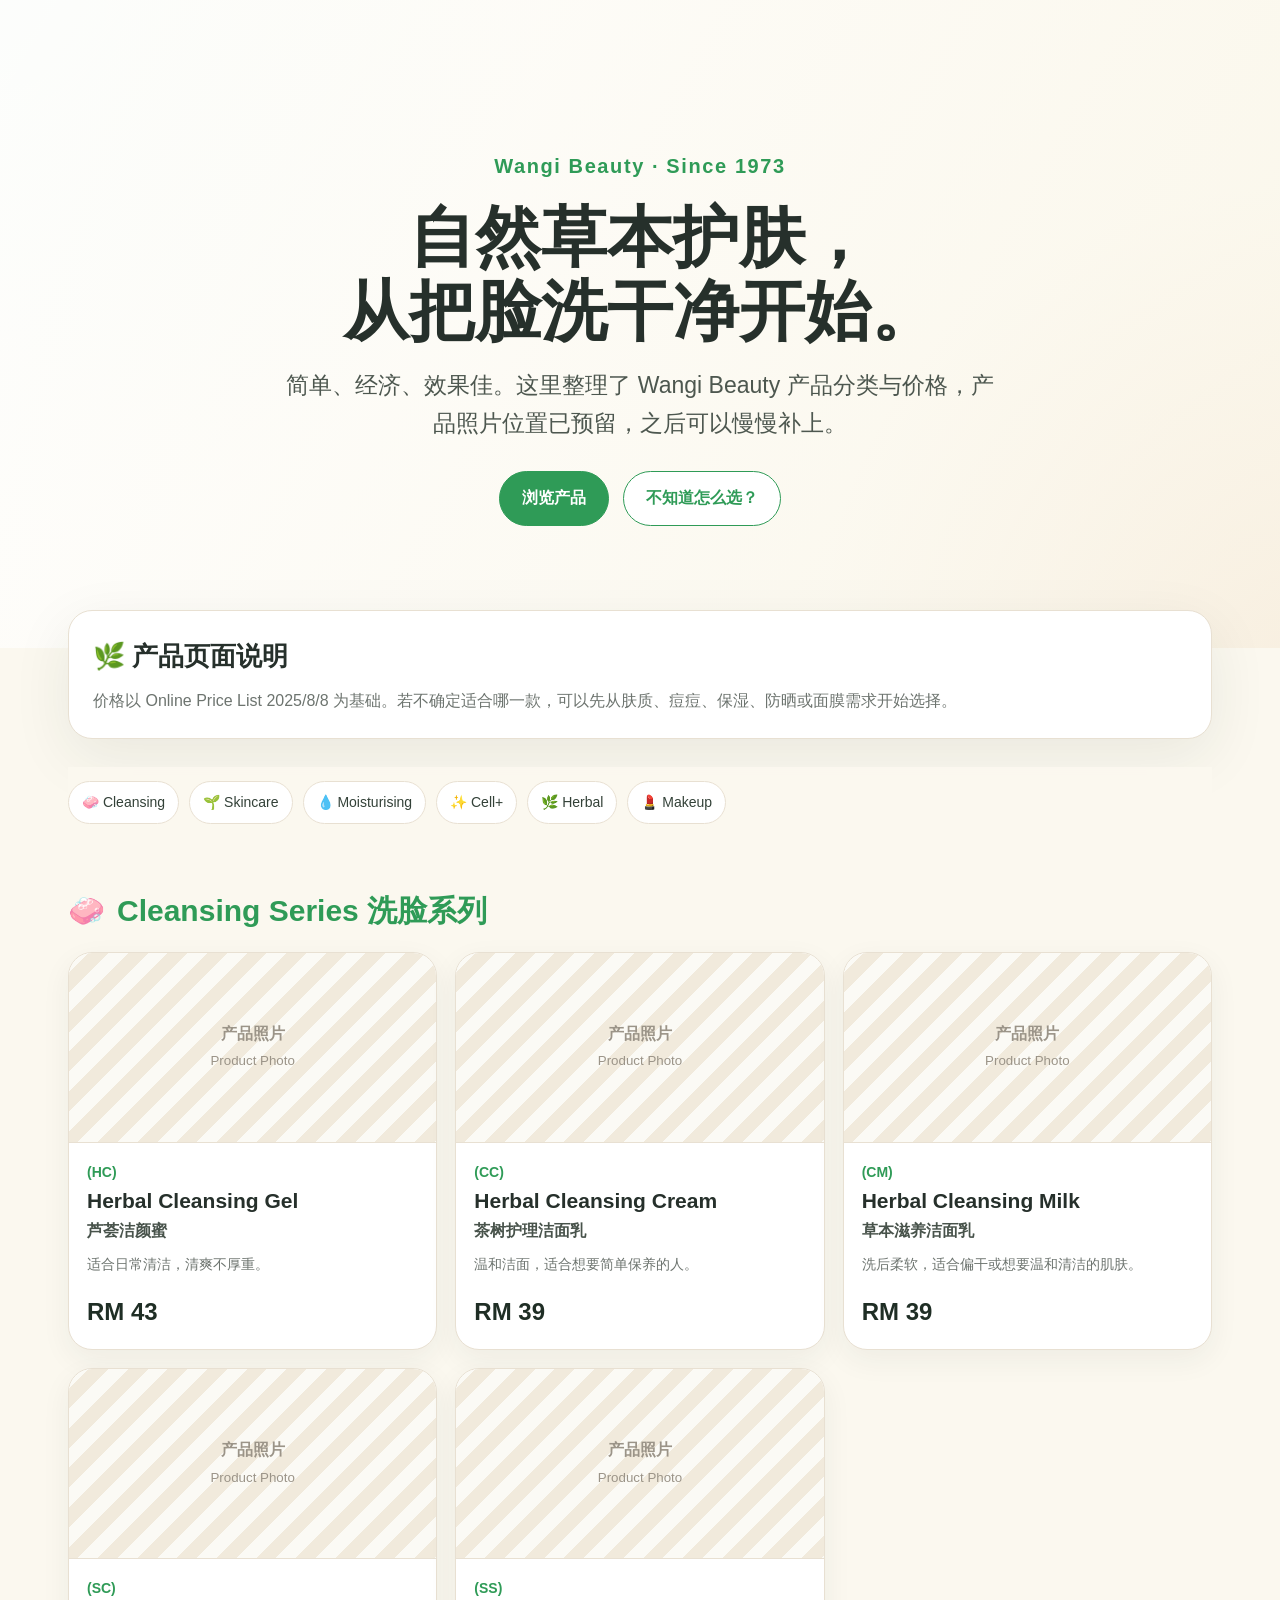
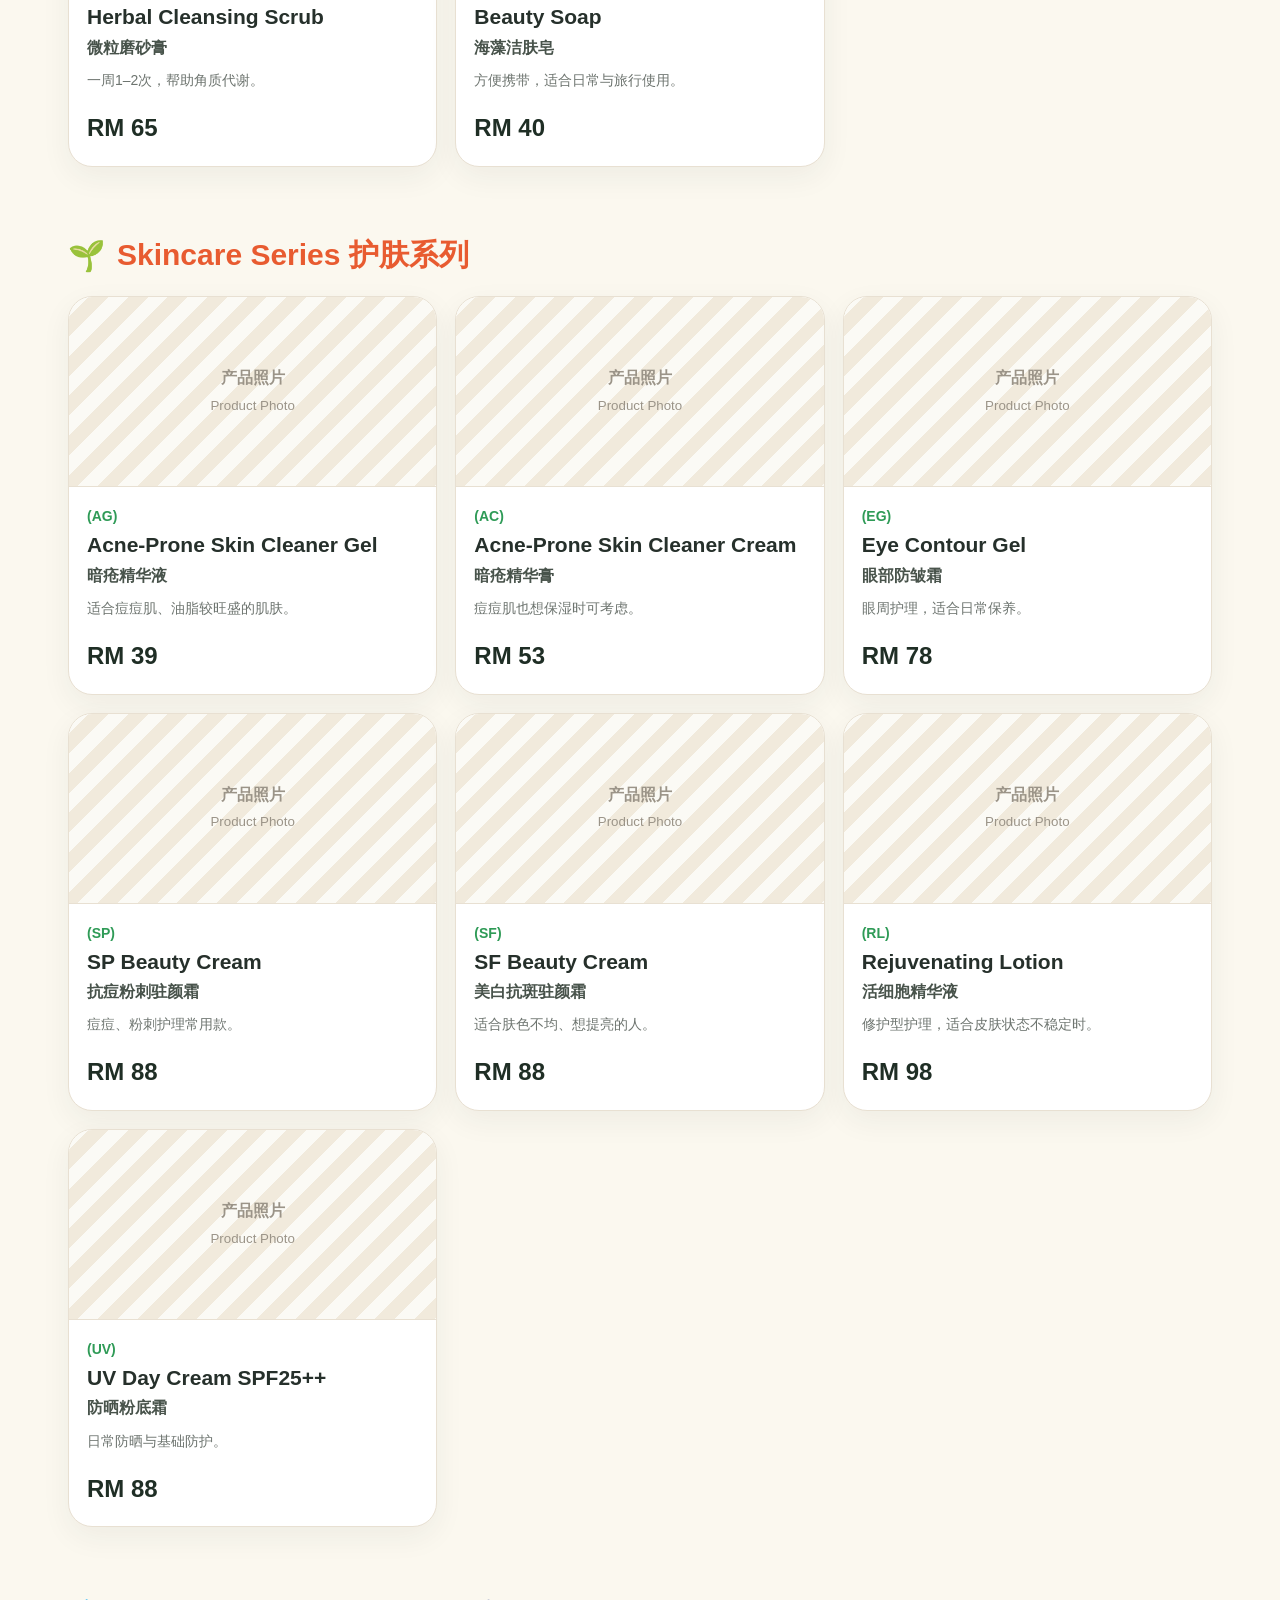
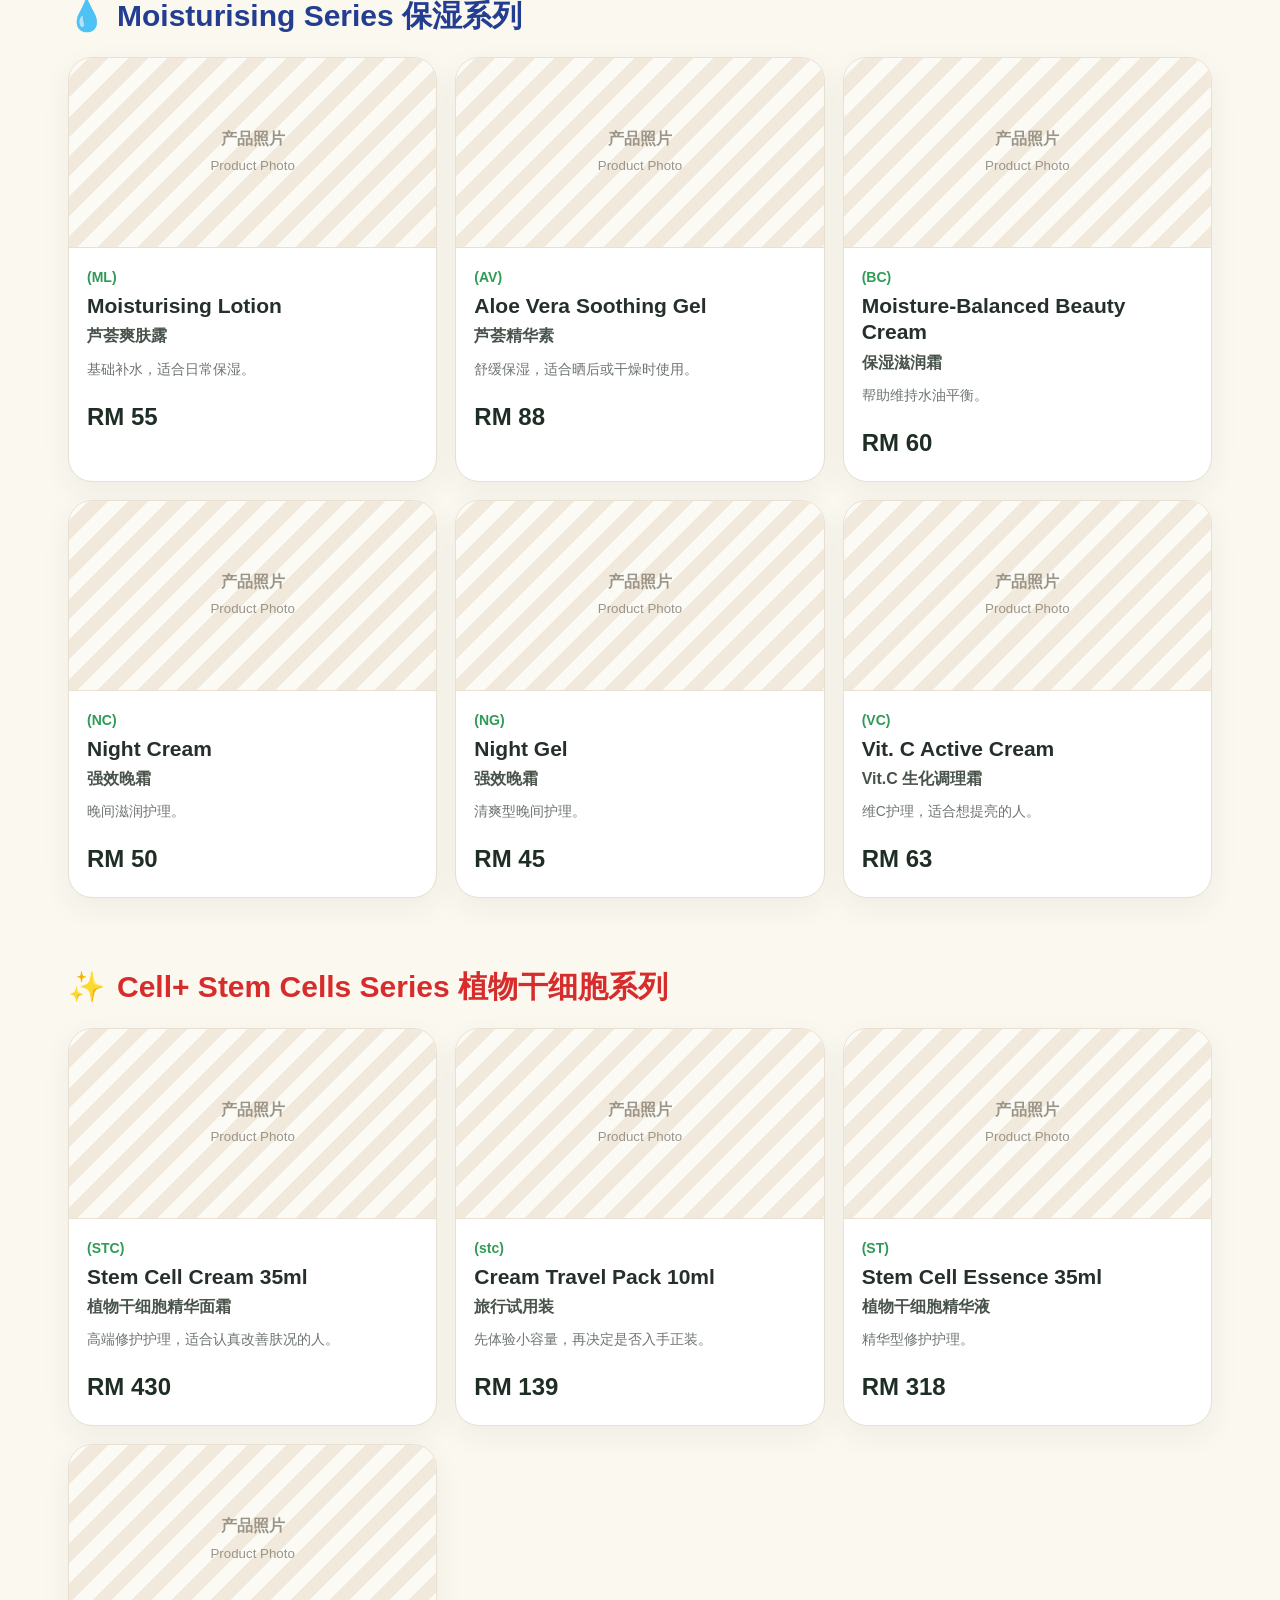
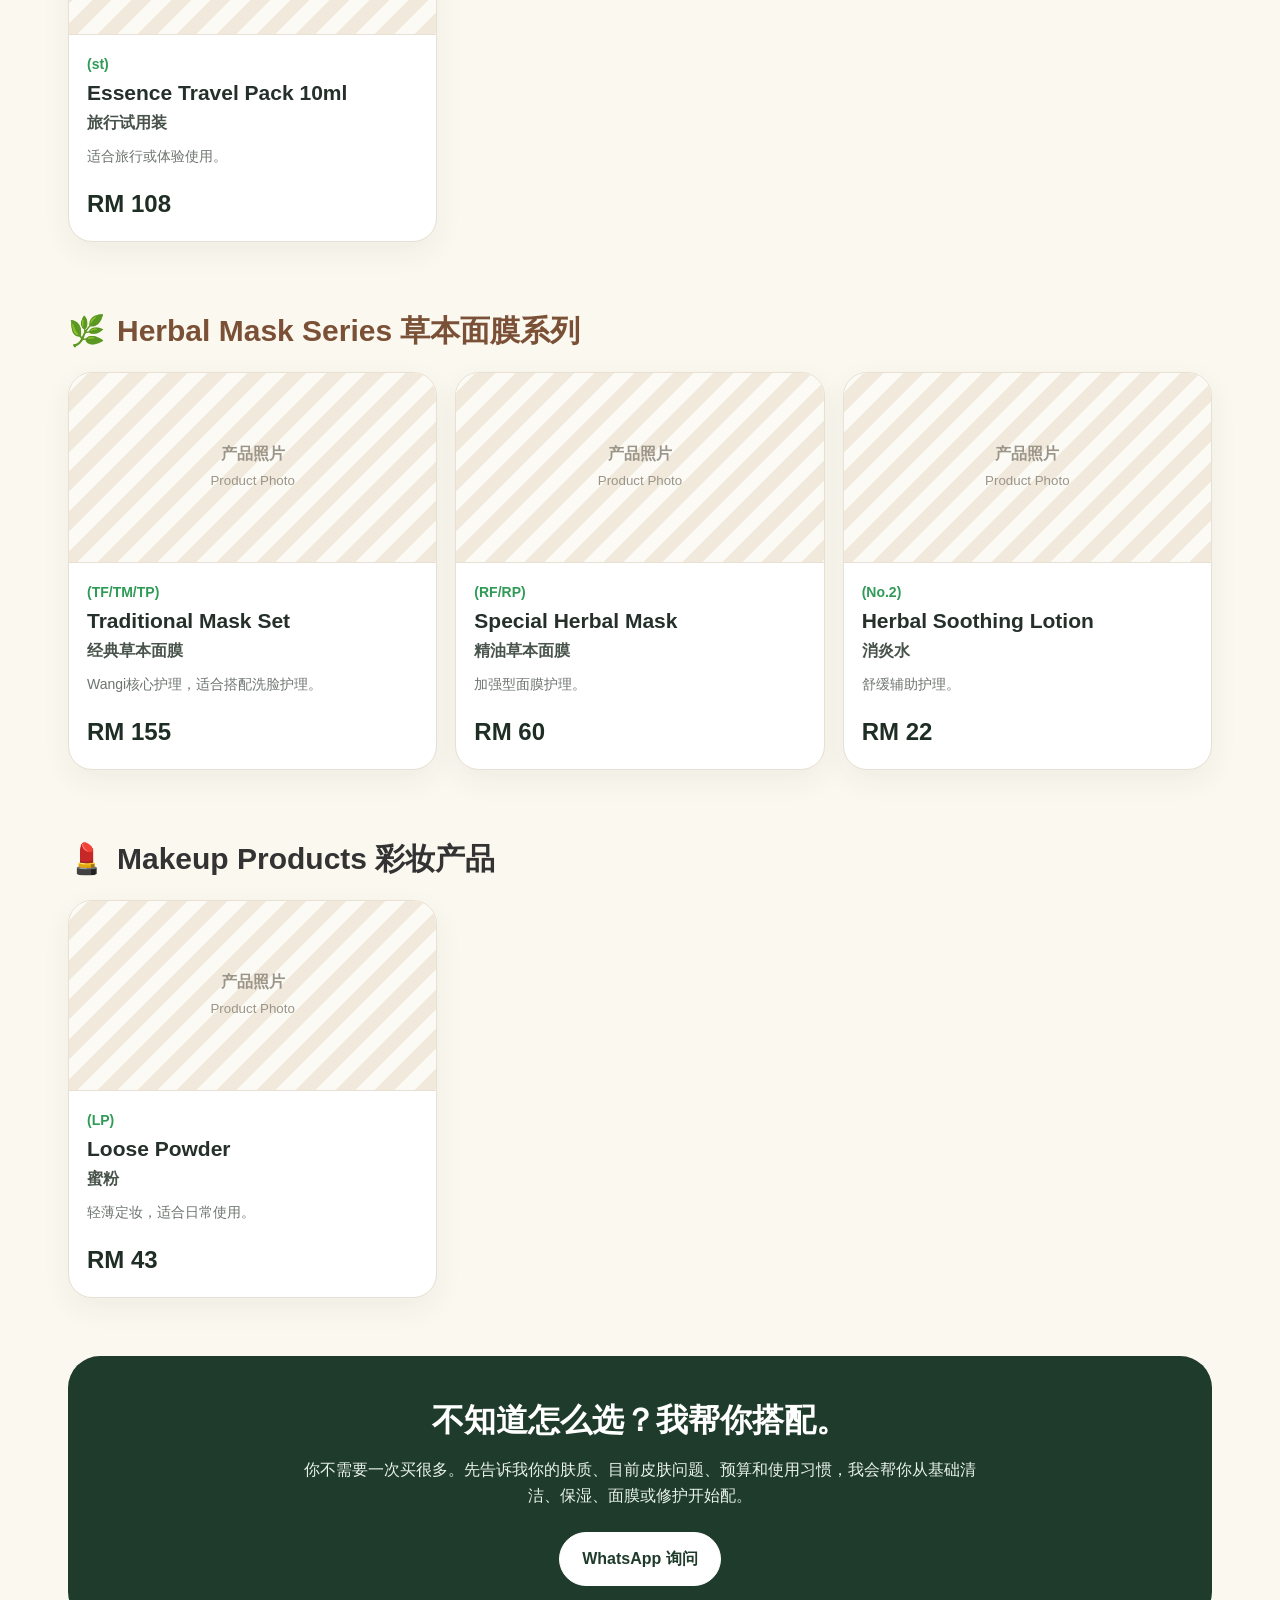
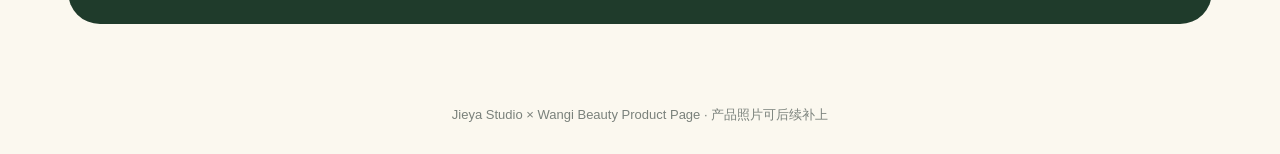
==== wangi.html @ ce432dec "Create wangi.html" ====
<!DOCTYPE html>
<html lang="zh-Hans">
<head>
<meta charset="UTF-8" />
<meta name="viewport" content="width=device-width, initial-scale=1.0" />
<title>Wangi Beauty 产品页面｜Jieya Studio</title>
<style>
:root {
  --green:#2f9b57; --cream:#fbf8ef; --text:#26302b; --muted:#6d746f; --line:#e8e0d2;
}
*{box-sizing:border-box}
body{margin:0;font-family:-apple-system,BlinkMacSystemFont,"Segoe UI","Noto Sans SC","Microsoft YaHei",Arial,sans-serif;background:var(--cream);color:var(--text);line-height:1.65}
.hero{min-height:72vh;padding:72px 20px 44px;background:linear-gradient(120deg,rgba(255,255,255,.92),rgba(250,246,232,.78)),radial-gradient(circle at top left,#dcebd6,transparent 38%),radial-gradient(circle at bottom right,#f1d9c8,transparent 32%);display:flex;align-items:center;justify-content:center;text-align:center}
.hero-inner{max-width:900px}
.logo{font-size:20px;letter-spacing:.08em;color:var(--green);font-weight:700;margin-bottom:18px}
.hero h1{font-size:clamp(34px,6vw,66px);line-height:1.12;margin:0 0 18px;font-weight:800}
.hero p{font-size:clamp(17px,2.2vw,23px);color:#4d574f;margin:0 auto 28px;max-width:720px}
.btns{display:flex;gap:14px;justify-content:center;flex-wrap:wrap}
.btn{display:inline-block;padding:13px 22px;border-radius:999px;text-decoration:none;font-weight:700;border:1px solid var(--green)}
.btn.primary{background:var(--green);color:white}
.btn.secondary{background:white;color:var(--green)}
.container{max-width:1180px;margin:auto;padding:42px 18px}
.notice{background:white;border:1px solid var(--line);border-radius:24px;padding:24px;margin-top:-80px;box-shadow:0 18px 60px rgba(30,50,35,.08);position:relative}
.notice h2{margin:0 0 10px;font-size:26px}
.notice p{margin:0;color:var(--muted)}
.nav{display:flex;gap:10px;flex-wrap:wrap;margin:28px 0 16px;position:sticky;top:0;background:rgba(251,248,239,.92);backdrop-filter:blur(8px);padding:14px 0;z-index:3}
.nav a{text-decoration:none;color:#334138;background:white;border:1px solid var(--line);padding:9px 13px;border-radius:999px;font-size:14px}
.category{padding:32px 0}
.cat-title{display:flex;align-items:center;gap:12px;margin-bottom:16px}
.cat-title span{font-size:30px}
.cat-title h2{margin:0;font-size:30px;line-height:1.2}
.grid{display:grid;grid-template-columns:repeat(3,minmax(0,1fr));gap:18px}
.card{background:white;border:1px solid var(--line);border-radius:24px;overflow:hidden;box-shadow:0 10px 30px rgba(42,57,48,.06)}
.photo-slot{height:190px;background:repeating-linear-gradient(135deg,#fbfaf5,#fbfaf5 14px,#f1eadc 14px,#f1eadc 28px);display:flex;align-items:center;justify-content:center;color:#9b9488;text-align:center;font-weight:700;border-bottom:1px solid var(--line)}
.photo-slot small{font-weight:500}
.card-body{padding:18px}
.code{color:var(--green);font-weight:800;font-size:14px;margin-bottom:4px}
.card h3{margin:0;font-size:21px;line-height:1.25}
.zh{margin:4px 0 8px;font-size:16px;color:#48534b;font-weight:600}
.desc{margin:0 0 16px;color:var(--muted);font-size:14px}
.price{font-size:24px;font-weight:900;color:#1f2e25}
.cta{background:#1f3b2b;color:white;border-radius:32px;padding:38px 22px;text-align:center;margin:26px 0 10px}
.cta h2{font-size:32px;margin:0 0 10px}
.cta p{margin:0 auto 22px;max-width:680px;color:#e8f2eb}
.cta .btn{background:white;color:#1f3b2b;border-color:white}
.footer{text-align:center;color:#7a817b;font-size:13px;padding:28px}
@media (max-width:900px){.grid{grid-template-columns:repeat(2,minmax(0,1fr))}.notice{margin-top:-50px}}
@media (max-width:600px){.hero{min-height:62vh;padding-top:54px}.grid{grid-template-columns:1fr}.photo-slot{height:170px}.cat-title h2{font-size:24px}.nav{position:relative}}
</style>
</head>
<body>
<header class="hero">
  <div class="hero-inner">
    <div class="logo">Wangi Beauty · Since 1973</div>
    <h1>自然草本护肤，<br>从把脸洗干净开始。</h1>
    <p>简单、经济、效果佳。这里整理了 Wangi Beauty 产品分类与价格，产品照片位置已预留，之后可以慢慢补上。</p>
    <div class="btns">
      <a class="btn primary" href="#products">浏览产品</a>
      <a class="btn secondary" href="#help">不知道怎么选？</a>
    </div>
  </div>
</header>

<main class="container" id="products">
  <section class="notice">
    <h2>🌿 产品页面说明</h2>
    <p>价格以 Online Price List 2025/8/8 为基础。若不确定适合哪一款，可以先从肤质、痘痘、保湿、防晒或面膜需求开始选择。</p>
  </section>

  <nav class="nav" aria-label="Product categories">
    <a href="#cat0">🧼 Cleansing</a><a href="#cat1">🌱 Skincare</a><a href="#cat2">💧 Moisturising</a><a href="#cat3">✨ Cell+</a><a href="#cat4">🌿 Herbal</a><a href="#cat5">💄 Makeup</a>
  </nav>

  <section class="category" id="cat0"><div class="cat-title"><span>🧼</span><h2 style="color:#2f9b57">Cleansing Series 洗脸系列</h2></div><div class="grid">
        <article class="card">
          <div class="photo-slot">
            <span>产品照片<br><small>Product Photo</small></span>
          </div>
          <div class="card-body">
            <div class="code">(HC)</div>
            <h3>Herbal Cleansing Gel</h3>
            <p class="zh">芦荟洁颜蜜</p>
            <p class="desc">适合日常清洁，清爽不厚重。</p>
            <div class="price">RM 43</div>
          </div>
        </article>
        
        <article class="card">
          <div class="photo-slot">
            <span>产品照片<br><small>Product Photo</small></span>
          </div>
          <div class="card-body">
            <div class="code">(CC)</div>
            <h3>Herbal Cleansing Cream</h3>
            <p class="zh">茶树护理洁面乳</p>
            <p class="desc">温和洁面，适合想要简单保养的人。</p>
            <div class="price">RM 39</div>
          </div>
        </article>
        
        <article class="card">
          <div class="photo-slot">
            <span>产品照片<br><small>Product Photo</small></span>
          </div>
          <div class="card-body">
            <div class="code">(CM)</div>
            <h3>Herbal Cleansing Milk</h3>
            <p class="zh">草本滋养洁面乳</p>
            <p class="desc">洗后柔软，适合偏干或想要温和清洁的肌肤。</p>
            <div class="price">RM 39</div>
          </div>
        </article>
        
        <article class="card">
          <div class="photo-slot">
            <span>产品照片<br><small>Product Photo</small></span>
          </div>
          <div class="card-body">
            <div class="code">(SC)</div>
            <h3>Herbal Cleansing Scrub</h3>
            <p class="zh">微粒磨砂膏</p>
            <p class="desc">一周1–2次，帮助角质代谢。</p>
            <div class="price">RM 65</div>
          </div>
        </article>
        
        <article class="card">
          <div class="photo-slot">
            <span>产品照片<br><small>Product Photo</small></span>
          </div>
          <div class="card-body">
            <div class="code">(SS)</div>
            <h3>Beauty Soap</h3>
            <p class="zh">海藻洁肤皂</p>
            <p class="desc">方便携带，适合日常与旅行使用。</p>
            <div class="price">RM 40</div>
          </div>
        </article>
        </div></section><section class="category" id="cat1"><div class="cat-title"><span>🌱</span><h2 style="color:#e85b30">Skincare Series 护肤系列</h2></div><div class="grid">
        <article class="card">
          <div class="photo-slot">
            <span>产品照片<br><small>Product Photo</small></span>
          </div>
          <div class="card-body">
            <div class="code">(AG)</div>
            <h3>Acne-Prone Skin Cleaner Gel</h3>
            <p class="zh">暗疮精华液</p>
            <p class="desc">适合痘痘肌、油脂较旺盛的肌肤。</p>
            <div class="price">RM 39</div>
          </div>
        </article>
        
        <article class="card">
          <div class="photo-slot">
            <span>产品照片<br><small>Product Photo</small></span>
          </div>
          <div class="card-body">
            <div class="code">(AC)</div>
            <h3>Acne-Prone Skin Cleaner Cream</h3>
            <p class="zh">暗疮精华膏</p>
            <p class="desc">痘痘肌也想保湿时可考虑。</p>
            <div class="price">RM 53</div>
          </div>
        </article>
        
        <article class="card">
          <div class="photo-slot">
            <span>产品照片<br><small>Product Photo</small></span>
          </div>
          <div class="card-body">
            <div class="code">(EG)</div>
            <h3>Eye Contour Gel</h3>
            <p class="zh">眼部防皱霜</p>
            <p class="desc">眼周护理，适合日常保养。</p>
            <div class="price">RM 78</div>
          </div>
        </article>
        
        <article class="card">
          <div class="photo-slot">
            <span>产品照片<br><small>Product Photo</small></span>
          </div>
          <div class="card-body">
            <div class="code">(SP)</div>
            <h3>SP Beauty Cream</h3>
            <p class="zh">抗痘粉刺驻颜霜</p>
            <p class="desc">痘痘、粉刺护理常用款。</p>
            <div class="price">RM 88</div>
          </div>
        </article>
        
        <article class="card">
          <div class="photo-slot">
            <span>产品照片<br><small>Product Photo</small></span>
          </div>
          <div class="card-body">
            <div class="code">(SF)</div>
            <h3>SF Beauty Cream</h3>
            <p class="zh">美白抗斑驻颜霜</p>
            <p class="desc">适合肤色不均、想提亮的人。</p>
            <div class="price">RM 88</div>
          </div>
        </article>
        
        <article class="card">
          <div class="photo-slot">
            <span>产品照片<br><small>Product Photo</small></span>
          </div>
          <div class="card-body">
            <div class="code">(RL)</div>
            <h3>Rejuvenating Lotion</h3>
            <p class="zh">活细胞精华液</p>
            <p class="desc">修护型护理，适合皮肤状态不稳定时。</p>
            <div class="price">RM 98</div>
          </div>
        </article>
        
        <article class="card">
          <div class="photo-slot">
            <span>产品照片<br><small>Product Photo</small></span>
          </div>
          <div class="card-body">
            <div class="code">(UV)</div>
            <h3>UV Day Cream SPF25++</h3>
            <p class="zh">防晒粉底霜</p>
            <p class="desc">日常防晒与基础防护。</p>
            <div class="price">RM 88</div>
          </div>
        </article>
        </div></section><section class="category" id="cat2"><div class="cat-title"><span>💧</span><h2 style="color:#233d91">Moisturising Series 保湿系列</h2></div><div class="grid">
        <article class="card">
          <div class="photo-slot">
            <span>产品照片<br><small>Product Photo</small></span>
          </div>
          <div class="card-body">
            <div class="code">(ML)</div>
            <h3>Moisturising Lotion</h3>
            <p class="zh">芦荟爽肤露</p>
            <p class="desc">基础补水，适合日常保湿。</p>
            <div class="price">RM 55</div>
          </div>
        </article>
        
        <article class="card">
          <div class="photo-slot">
            <span>产品照片<br><small>Product Photo</small></span>
          </div>
          <div class="card-body">
            <div class="code">(AV)</div>
            <h3>Aloe Vera Soothing Gel</h3>
            <p class="zh">芦荟精华素</p>
            <p class="desc">舒缓保湿，适合晒后或干燥时使用。</p>
            <div class="price">RM 88</div>
          </div>
        </article>
        
        <article class="card">
          <div class="photo-slot">
            <span>产品照片<br><small>Product Photo</small></span>
          </div>
          <div class="card-body">
            <div class="code">(BC)</div>
            <h3>Moisture-Balanced Beauty Cream</h3>
            <p class="zh">保湿滋润霜</p>
            <p class="desc">帮助维持水油平衡。</p>
            <div class="price">RM 60</div>
          </div>
        </article>
        
        <article class="card">
          <div class="photo-slot">
            <span>产品照片<br><small>Product Photo</small></span>
          </div>
          <div class="card-body">
            <div class="code">(NC)</div>
            <h3>Night Cream</h3>
            <p class="zh">强效晚霜</p>
            <p class="desc">晚间滋润护理。</p>
            <div class="price">RM 50</div>
          </div>
        </article>
        
        <article class="card">
          <div class="photo-slot">
            <span>产品照片<br><small>Product Photo</small></span>
          </div>
          <div class="card-body">
            <div class="code">(NG)</div>
            <h3>Night Gel</h3>
            <p class="zh">强效晚霜</p>
            <p class="desc">清爽型晚间护理。</p>
            <div class="price">RM 45</div>
          </div>
        </article>
        
        <article class="card">
          <div class="photo-slot">
            <span>产品照片<br><small>Product Photo</small></span>
          </div>
          <div class="card-body">
            <div class="code">(VC)</div>
            <h3>Vit. C Active Cream</h3>
            <p class="zh">Vit.C 生化调理霜</p>
            <p class="desc">维C护理，适合想提亮的人。</p>
            <div class="price">RM 63</div>
          </div>
        </article>
        </div></section><section class="category" id="cat3"><div class="cat-title"><span>✨</span><h2 style="color:#d72c2c">Cell+ Stem Cells Series 植物干细胞系列</h2></div><div class="grid">
        <article class="card">
          <div class="photo-slot">
            <span>产品照片<br><small>Product Photo</small></span>
          </div>
          <div class="card-body">
            <div class="code">(STC)</div>
            <h3>Stem Cell Cream 35ml</h3>
            <p class="zh">植物干细胞精华面霜</p>
            <p class="desc">高端修护护理，适合认真改善肤况的人。</p>
            <div class="price">RM 430</div>
          </div>
        </article>
        
        <article class="card">
          <div class="photo-slot">
            <span>产品照片<br><small>Product Photo</small></span>
          </div>
          <div class="card-body">
            <div class="code">(stc)</div>
            <h3>Cream Travel Pack 10ml</h3>
            <p class="zh">旅行试用装</p>
            <p class="desc">先体验小容量，再决定是否入手正装。</p>
            <div class="price">RM 139</div>
          </div>
        </article>
        
        <article class="card">
          <div class="photo-slot">
            <span>产品照片<br><small>Product Photo</small></span>
          </div>
          <div class="card-body">
            <div class="code">(ST)</div>
            <h3>Stem Cell Essence 35ml</h3>
            <p class="zh">植物干细胞精华液</p>
            <p class="desc">精华型修护护理。</p>
            <div class="price">RM 318</div>
          </div>
        </article>
        
        <article class="card">
          <div class="photo-slot">
            <span>产品照片<br><small>Product Photo</small></span>
          </div>
          <div class="card-body">
            <div class="code">(st)</div>
            <h3>Essence Travel Pack 10ml</h3>
            <p class="zh">旅行试用装</p>
            <p class="desc">适合旅行或体验使用。</p>
            <div class="price">RM 108</div>
          </div>
        </article>
        </div></section><section class="category" id="cat4"><div class="cat-title"><span>🌿</span><h2 style="color:#7a5137">Herbal Mask Series 草本面膜系列</h2></div><div class="grid">
        <article class="card">
          <div class="photo-slot">
            <span>产品照片<br><small>Product Photo</small></span>
          </div>
          <div class="card-body">
            <div class="code">(TF/TM/TP)</div>
            <h3>Traditional Mask Set</h3>
            <p class="zh">经典草本面膜</p>
            <p class="desc">Wangi核心护理，适合搭配洗脸护理。</p>
            <div class="price">RM 155</div>
          </div>
        </article>
        
        <article class="card">
          <div class="photo-slot">
            <span>产品照片<br><small>Product Photo</small></span>
          </div>
          <div class="card-body">
            <div class="code">(RF/RP)</div>
            <h3>Special Herbal Mask</h3>
            <p class="zh">精油草本面膜</p>
            <p class="desc">加强型面膜护理。</p>
            <div class="price">RM 60</div>
          </div>
        </article>
        
        <article class="card">
          <div class="photo-slot">
            <span>产品照片<br><small>Product Photo</small></span>
          </div>
          <div class="card-body">
            <div class="code">(No.2)</div>
            <h3>Herbal Soothing Lotion</h3>
            <p class="zh">消炎水</p>
            <p class="desc">舒缓辅助护理。</p>
            <div class="price">RM 22</div>
          </div>
        </article>
        </div></section><section class="category" id="cat5"><div class="cat-title"><span>💄</span><h2 style="color:#333333">Makeup Products 彩妆产品</h2></div><div class="grid">
        <article class="card">
          <div class="photo-slot">
            <span>产品照片<br><small>Product Photo</small></span>
          </div>
          <div class="card-body">
            <div class="code">(LP)</div>
            <h3>Loose Powder</h3>
            <p class="zh">蜜粉</p>
            <p class="desc">轻薄定妆，适合日常使用。</p>
            <div class="price">RM 43</div>
          </div>
        </article>
        </div></section>

  <section class="cta" id="help">
    <h2>不知道怎么选？我帮你搭配。</h2>
    <p>你不需要一次买很多。先告诉我你的肤质、目前皮肤问题、预算和使用习惯，我会帮你从基础清洁、保湿、面膜或修护开始配。</p>
    <a class="btn" href="https://wa.me/" target="_blank" rel="noopener">WhatsApp 询问</a>
  </section>
</main>

<footer class="footer">
  Jieya Studio × Wangi Beauty Product Page · 产品照片可后续补上
</footer>
</body>
</html>
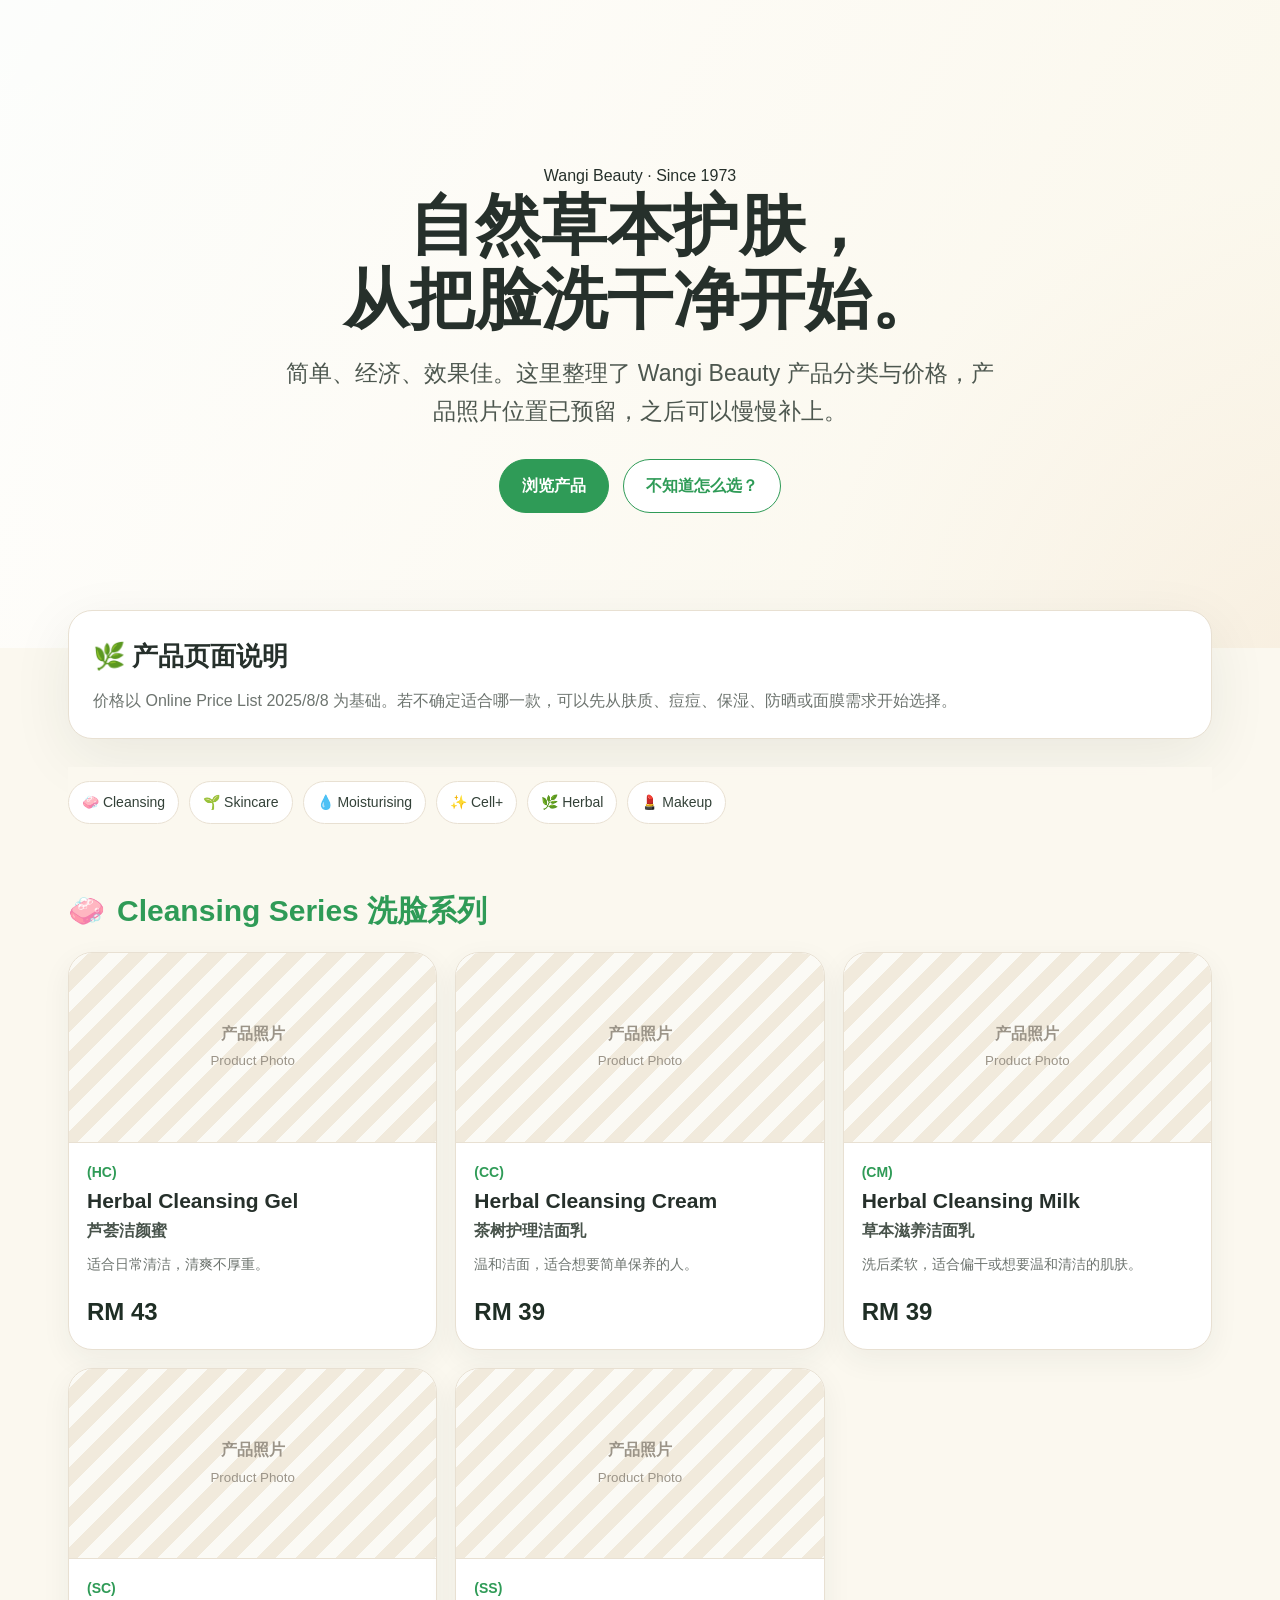
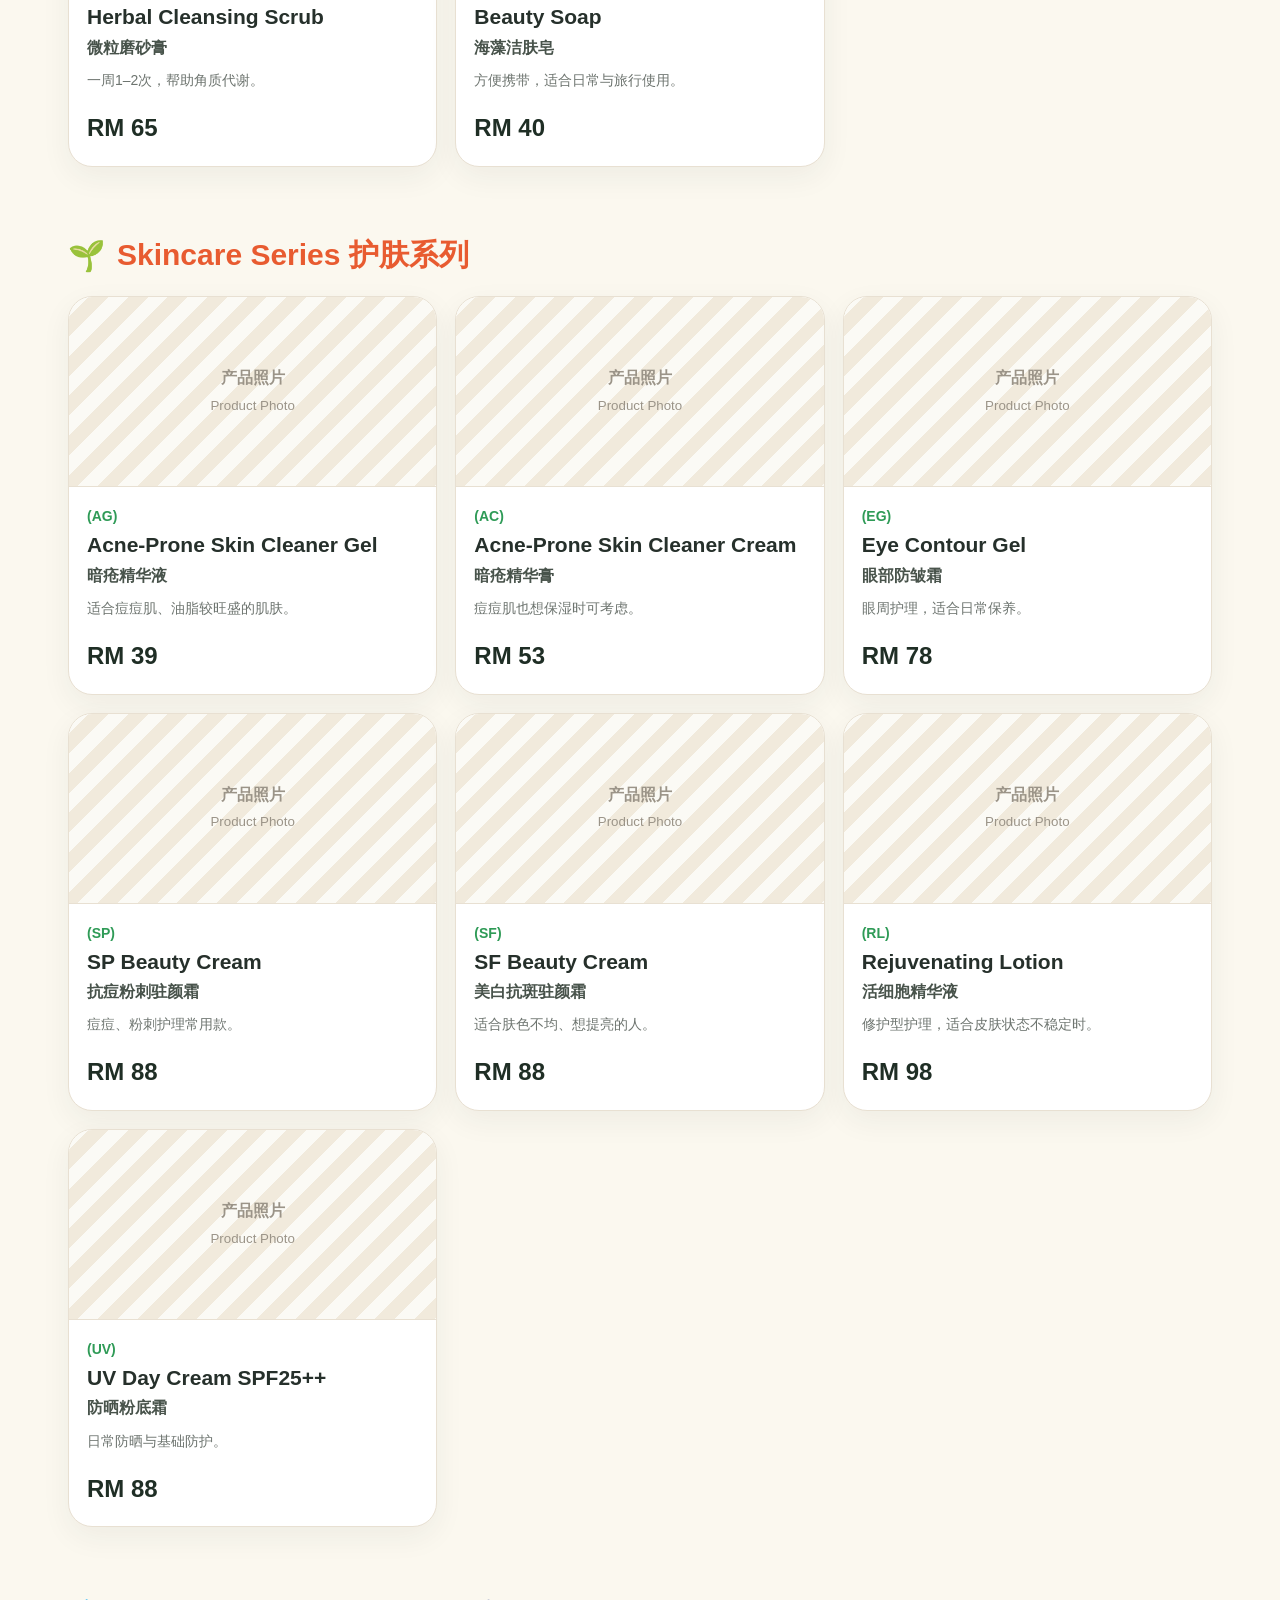
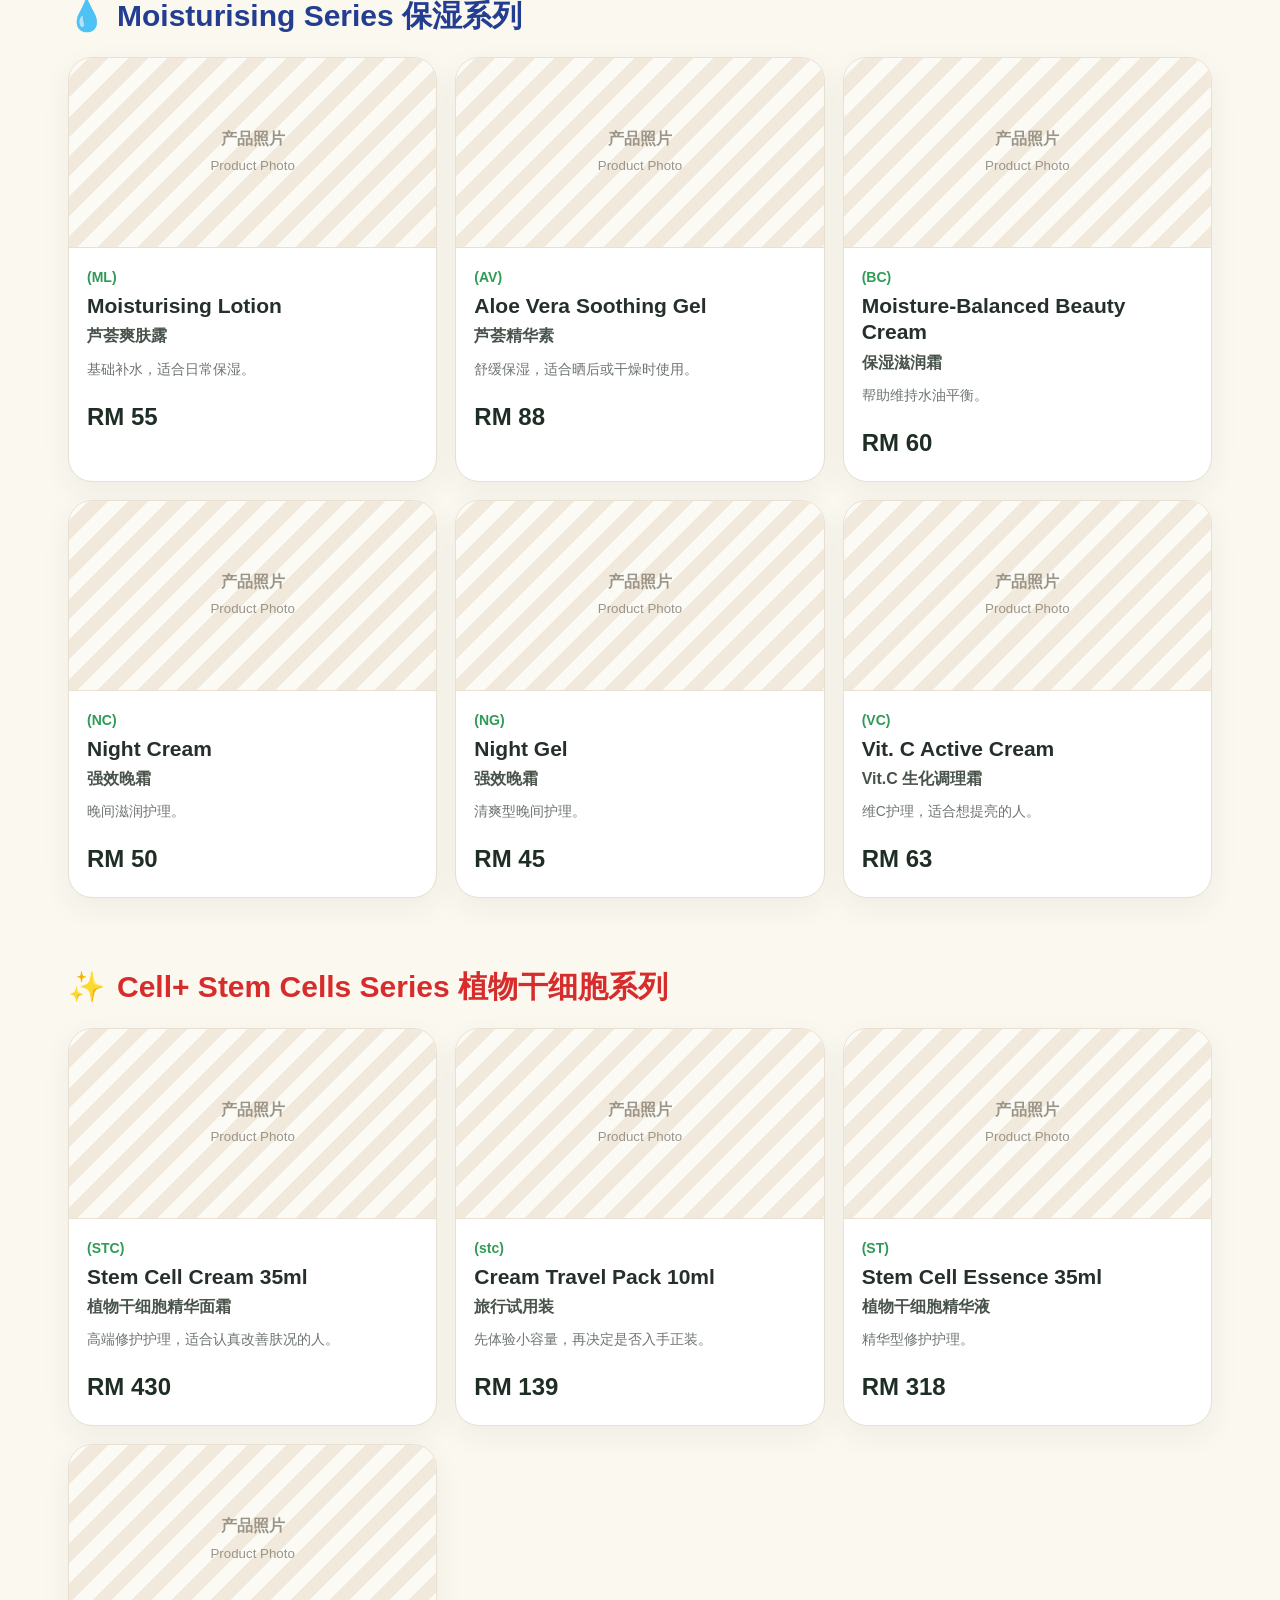
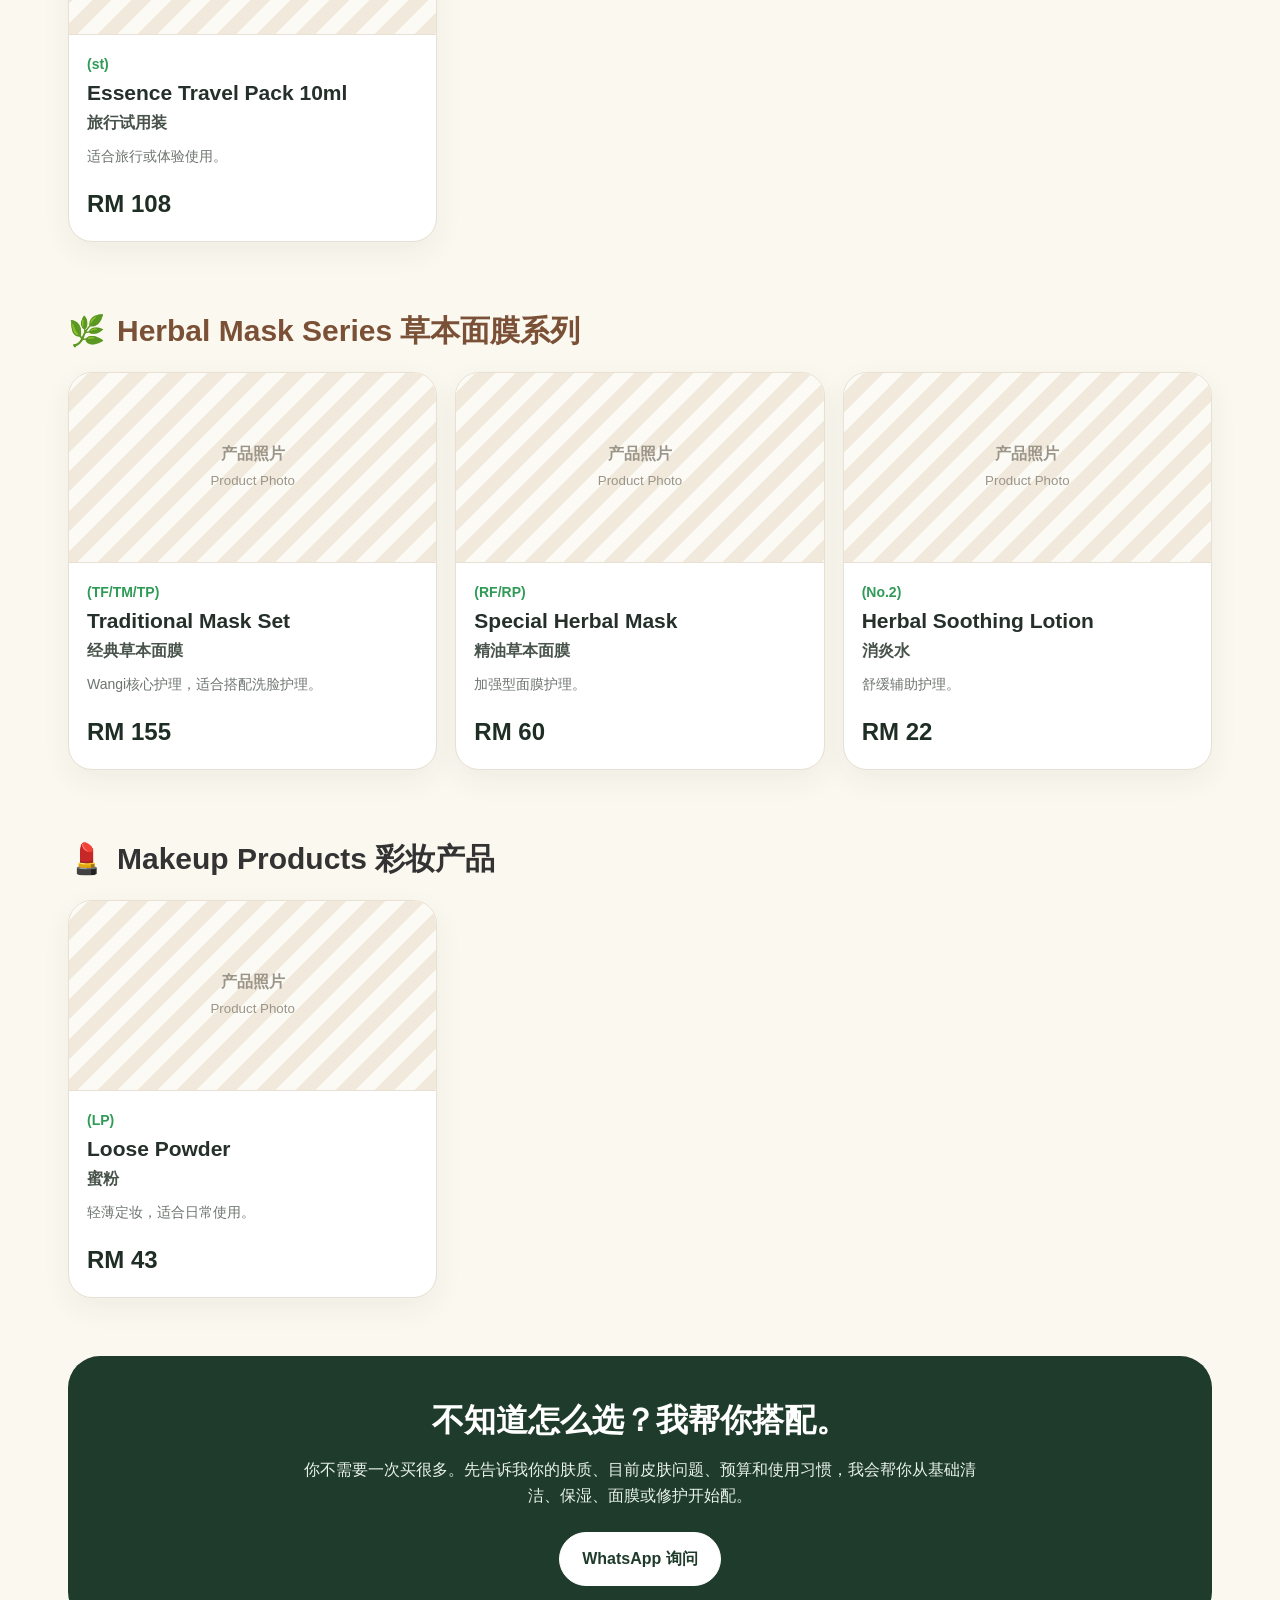
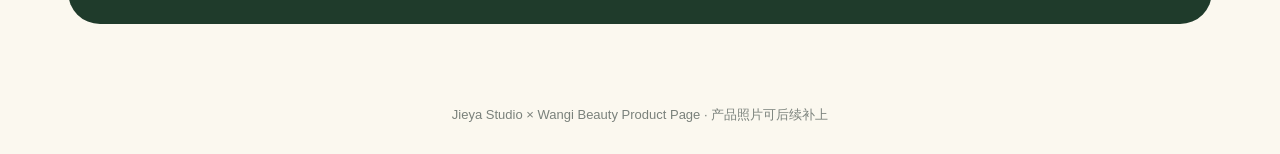
==== commit b4932503: "Add navigation link to Jieya Space homepage" ====
--- a/wangi.html
+++ b/wangi.html
@@ -13,6 +13,9 @@
 body{margin:0;font-family:-apple-system,BlinkMacSystemFont,"Segoe UI","Noto Sans SC","Microsoft YaHei",Arial,sans-serif;background:var(--cream);color:var(--text);line-height:1.65}
 .hero{min-height:72vh;padding:72px 20px 44px;background:linear-gradient(120deg,rgba(255,255,255,.92),rgba(250,246,232,.78)),radial-gradient(circle at top left,#dcebd6,transparent 38%),radial-gradient(circle at bottom right,#f1d9c8,transparent 32%);display:flex;align-items:center;justify-content:center;text-align:center}
 .hero-inner{max-width:900px}
+  <div style="padding:16px 22px;background:#fff;border-bottom:1px solid #e8e0d2;">
+  <a href="index.html" style="font-weight:700;color:#2f9b57;text-decoration:none;">← 回到 Jieya Space 首页</a>
+</div>
 .logo{font-size:20px;letter-spacing:.08em;color:var(--green);font-weight:700;margin-bottom:18px}
 .hero h1{font-size:clamp(34px,6vw,66px);line-height:1.12;margin:0 0 18px;font-weight:800}
 .hero p{font-size:clamp(17px,2.2vw,23px);color:#4d574f;margin:0 auto 28px;max-width:720px}
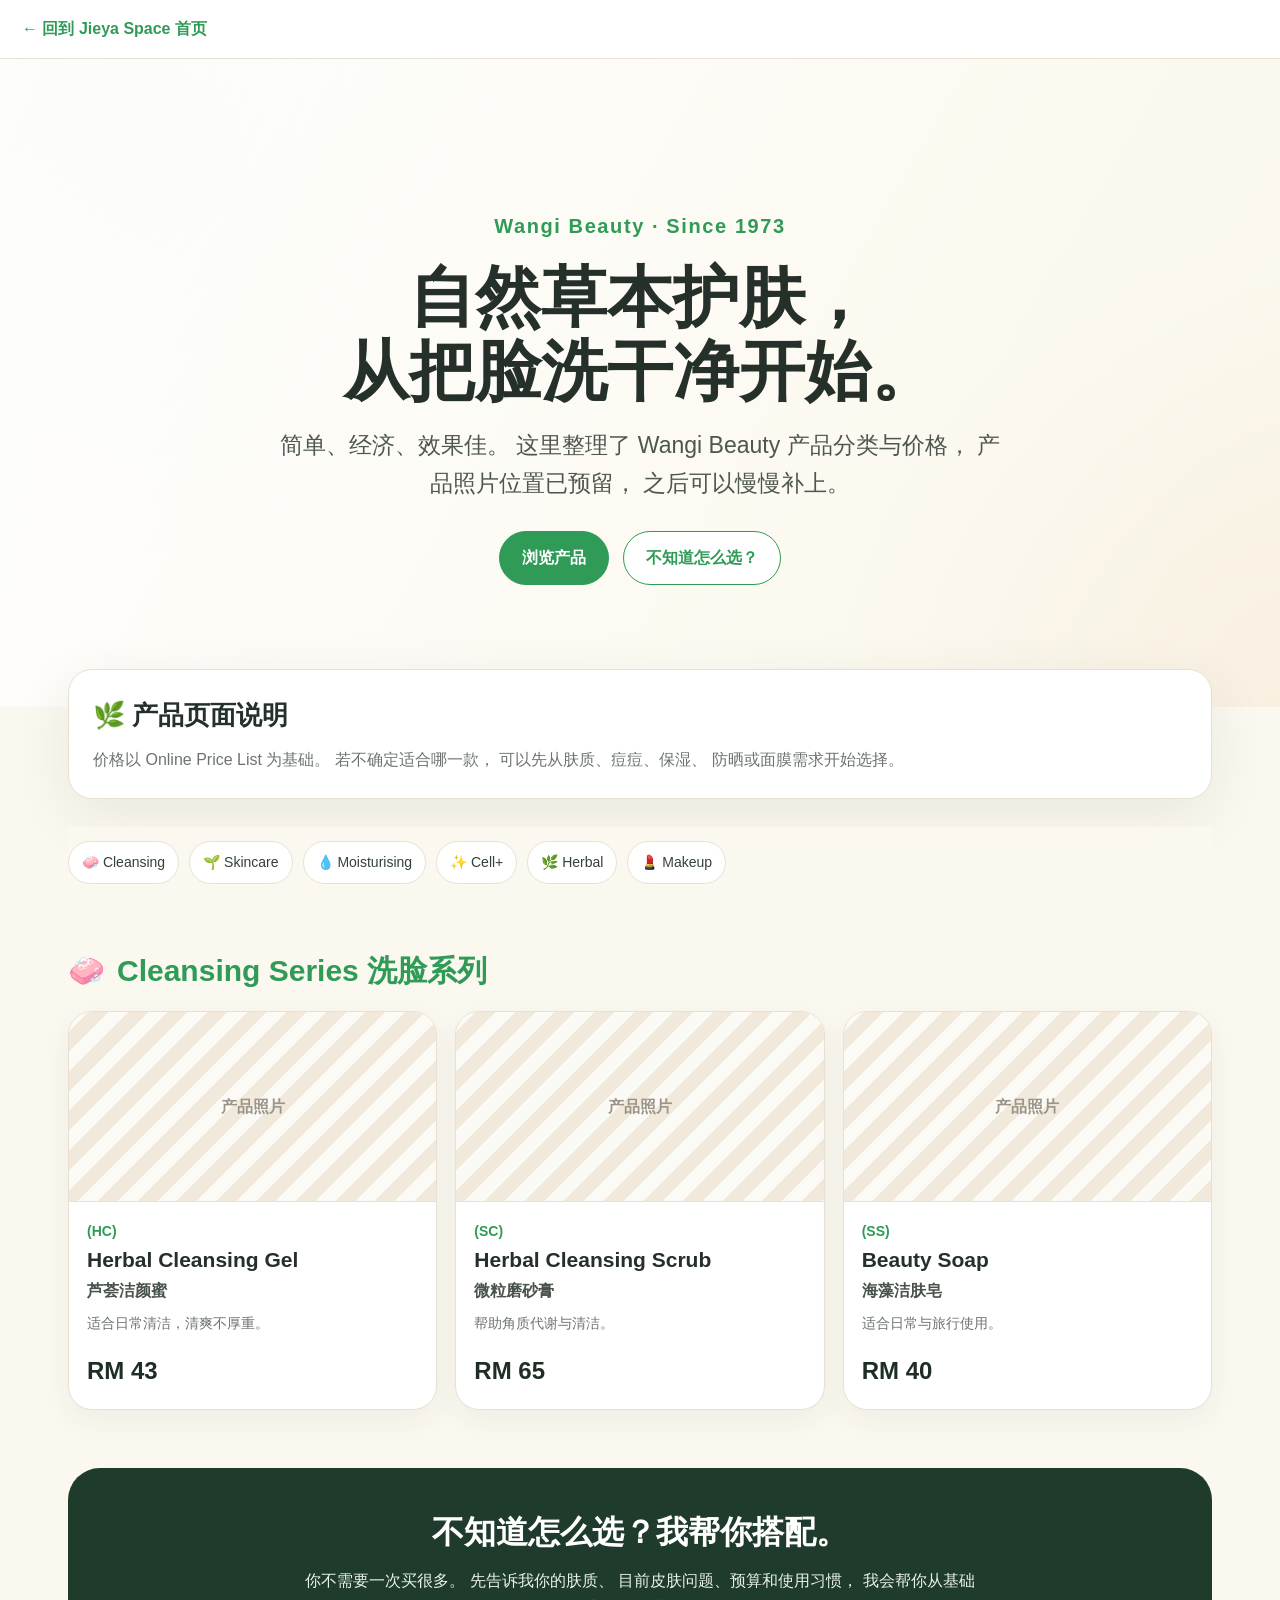
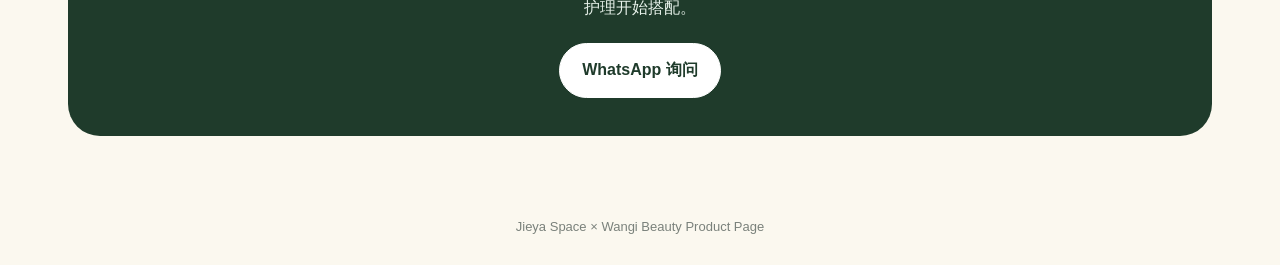
==== commit d87e212f: "Update wangi.html" ====
--- a/wangi.html
+++ b/wangi.html
@@ -1,429 +1,588 @@
-
 <!DOCTYPE html>
 <html lang="zh-Hans">
+
 <head>
+
 <meta charset="UTF-8" />
 <meta name="viewport" content="width=device-width, initial-scale=1.0" />
-<title>Wangi Beauty 产品页面｜Jieya Studio</title>
+
+<title>Wangi Beauty 产品页面｜Jieya Space</title>
+
 <style>
-:root {
-  --green:#2f9b57; --cream:#fbf8ef; --text:#26302b; --muted:#6d746f; --line:#e8e0d2;
-}
-*{box-sizing:border-box}
-body{margin:0;font-family:-apple-system,BlinkMacSystemFont,"Segoe UI","Noto Sans SC","Microsoft YaHei",Arial,sans-serif;background:var(--cream);color:var(--text);line-height:1.65}
-.hero{min-height:72vh;padding:72px 20px 44px;background:linear-gradient(120deg,rgba(255,255,255,.92),rgba(250,246,232,.78)),radial-gradient(circle at top left,#dcebd6,transparent 38%),radial-gradient(circle at bottom right,#f1d9c8,transparent 32%);display:flex;align-items:center;justify-content:center;text-align:center}
-.hero-inner{max-width:900px}
-  <div style="padding:16px 22px;background:#fff;border-bottom:1px solid #e8e0d2;">
-  <a href="index.html" style="font-weight:700;color:#2f9b57;text-decoration:none;">← 回到 Jieya Space 首页</a>
-</div>
-.logo{font-size:20px;letter-spacing:.08em;color:var(--green);font-weight:700;margin-bottom:18px}
-.hero h1{font-size:clamp(34px,6vw,66px);line-height:1.12;margin:0 0 18px;font-weight:800}
-.hero p{font-size:clamp(17px,2.2vw,23px);color:#4d574f;margin:0 auto 28px;max-width:720px}
-.btns{display:flex;gap:14px;justify-content:center;flex-wrap:wrap}
-.btn{display:inline-block;padding:13px 22px;border-radius:999px;text-decoration:none;font-weight:700;border:1px solid var(--green)}
-.btn.primary{background:var(--green);color:white}
-.btn.secondary{background:white;color:var(--green)}
-.container{max-width:1180px;margin:auto;padding:42px 18px}
-.notice{background:white;border:1px solid var(--line);border-radius:24px;padding:24px;margin-top:-80px;box-shadow:0 18px 60px rgba(30,50,35,.08);position:relative}
-.notice h2{margin:0 0 10px;font-size:26px}
-.notice p{margin:0;color:var(--muted)}
-.nav{display:flex;gap:10px;flex-wrap:wrap;margin:28px 0 16px;position:sticky;top:0;background:rgba(251,248,239,.92);backdrop-filter:blur(8px);padding:14px 0;z-index:3}
-.nav a{text-decoration:none;color:#334138;background:white;border:1px solid var(--line);padding:9px 13px;border-radius:999px;font-size:14px}
-.category{padding:32px 0}
-.cat-title{display:flex;align-items:center;gap:12px;margin-bottom:16px}
-.cat-title span{font-size:30px}
-.cat-title h2{margin:0;font-size:30px;line-height:1.2}
-.grid{display:grid;grid-template-columns:repeat(3,minmax(0,1fr));gap:18px}
-.card{background:white;border:1px solid var(--line);border-radius:24px;overflow:hidden;box-shadow:0 10px 30px rgba(42,57,48,.06)}
-.photo-slot{height:190px;background:repeating-linear-gradient(135deg,#fbfaf5,#fbfaf5 14px,#f1eadc 14px,#f1eadc 28px);display:flex;align-items:center;justify-content:center;color:#9b9488;text-align:center;font-weight:700;border-bottom:1px solid var(--line)}
-.photo-slot small{font-weight:500}
-.card-body{padding:18px}
-.code{color:var(--green);font-weight:800;font-size:14px;margin-bottom:4px}
-.card h3{margin:0;font-size:21px;line-height:1.25}
-.zh{margin:4px 0 8px;font-size:16px;color:#48534b;font-weight:600}
-.desc{margin:0 0 16px;color:var(--muted);font-size:14px}
-.price{font-size:24px;font-weight:900;color:#1f2e25}
-.cta{background:#1f3b2b;color:white;border-radius:32px;padding:38px 22px;text-align:center;margin:26px 0 10px}
-.cta h2{font-size:32px;margin:0 0 10px}
-.cta p{margin:0 auto 22px;max-width:680px;color:#e8f2eb}
-.cta .btn{background:white;color:#1f3b2b;border-color:white}
-.footer{text-align:center;color:#7a817b;font-size:13px;padding:28px}
-@media (max-width:900px){.grid{grid-template-columns:repeat(2,minmax(0,1fr))}.notice{margin-top:-50px}}
-@media (max-width:600px){.hero{min-height:62vh;padding-top:54px}.grid{grid-template-columns:1fr}.photo-slot{height:170px}.cat-title h2{font-size:24px}.nav{position:relative}}
+
+:root{
+  --green:#2f9b57;
+  --cream:#fbf8ef;
+  --text:#26302b;
+  --muted:#6d746f;
+  --line:#e8e0d2;
+}
+
+*{
+  box-sizing:border-box;
+}
+
+body{
+  margin:0;
+  font-family:-apple-system,BlinkMacSystemFont,"Segoe UI","Noto Sans SC","Microsoft YaHei",Arial,sans-serif;
+  background:var(--cream);
+  color:var(--text);
+  line-height:1.65;
+}
+
+a{
+  text-decoration:none;
+}
+
+/* BACK */
+
+.back-home{
+  padding:16px 22px;
+  background:#fff;
+  border-bottom:1px solid var(--line);
+}
+
+.back-home a{
+  font-weight:700;
+  color:var(--green);
+}
+
+/* HERO */
+
+.hero{
+  min-height:72vh;
+  padding:72px 20px 44px;
+  background:
+    linear-gradient(
+      120deg,
+      rgba(255,255,255,.92),
+      rgba(250,246,232,.78)
+    ),
+    radial-gradient(
+      circle at top left,
+      #dcebd6,
+      transparent 38%
+    ),
+    radial-gradient(
+      circle at bottom right,
+      #f1d9c8,
+      transparent 32%
+    );
+
+  display:flex;
+  align-items:center;
+  justify-content:center;
+  text-align:center;
+}
+
+.hero-inner{
+  max-width:900px;
+}
+
+.logo{
+  font-size:20px;
+  letter-spacing:.08em;
+  color:var(--green);
+  font-weight:700;
+  margin-bottom:18px;
+}
+
+.hero h1{
+  font-size:clamp(34px,6vw,66px);
+  line-height:1.12;
+  margin:0 0 18px;
+  font-weight:800;
+}
+
+.hero p{
+  font-size:clamp(17px,2.2vw,23px);
+  color:#4d574f;
+  margin:0 auto 28px;
+  max-width:720px;
+}
+
+.btns{
+  display:flex;
+  gap:14px;
+  justify-content:center;
+  flex-wrap:wrap;
+}
+
+.btn{
+  display:inline-block;
+  padding:13px 22px;
+  border-radius:999px;
+  text-decoration:none;
+  font-weight:700;
+  border:1px solid var(--green);
+}
+
+.btn.primary{
+  background:var(--green);
+  color:white;
+}
+
+.btn.secondary{
+  background:white;
+  color:var(--green);
+}
+
+/* CONTAINER */
+
+.container{
+  max-width:1180px;
+  margin:auto;
+  padding:42px 18px;
+}
+
+/* NOTICE */
+
+.notice{
+  background:white;
+  border:1px solid var(--line);
+  border-radius:24px;
+  padding:24px;
+  margin-top:-80px;
+  box-shadow:0 18px 60px rgba(30,50,35,.08);
+  position:relative;
+}
+
+.notice h2{
+  margin:0 0 10px;
+  font-size:26px;
+}
+
+.notice p{
+  margin:0;
+  color:var(--muted);
+}
+
+/* NAV */
+
+.nav{
+  display:flex;
+  gap:10px;
+  flex-wrap:wrap;
+  margin:28px 0 16px;
+  position:sticky;
+  top:0;
+  background:rgba(251,248,239,.92);
+  backdrop-filter:blur(8px);
+  padding:14px 0;
+  z-index:3;
+}
+
+.nav a{
+  color:#334138;
+  background:white;
+  border:1px solid var(--line);
+  padding:9px 13px;
+  border-radius:999px;
+  font-size:14px;
+}
+
+/* CATEGORY */
+
+.category{
+  padding:32px 0;
+}
+
+.cat-title{
+  display:flex;
+  align-items:center;
+  gap:12px;
+  margin-bottom:16px;
+}
+
+.cat-title span{
+  font-size:30px;
+}
+
+.cat-title h2{
+  margin:0;
+  font-size:30px;
+  line-height:1.2;
+}
+
+/* GRID */
+
+.grid{
+  display:grid;
+  grid-template-columns:repeat(3,minmax(0,1fr));
+  gap:18px;
+}
+
+/* CARD */
+
+.card{
+  background:white;
+  border:1px solid var(--line);
+  border-radius:24px;
+  overflow:hidden;
+  box-shadow:0 10px 30px rgba(42,57,48,.06);
+}
+
+.photo-slot{
+  height:190px;
+
+  background:
+  repeating-linear-gradient(
+    135deg,
+    #fbfaf5,
+    #fbfaf5 14px,
+    #f1eadc 14px,
+    #f1eadc 28px
+  );
+
+  display:flex;
+  align-items:center;
+  justify-content:center;
+  color:#9b9488;
+  text-align:center;
+  font-weight:700;
+  border-bottom:1px solid var(--line);
+}
+
+.photo-slot small{
+  font-weight:500;
+}
+
+.card-body{
+  padding:18px;
+}
+
+.code{
+  color:var(--green);
+  font-weight:800;
+  font-size:14px;
+  margin-bottom:4px;
+}
+
+.card h3{
+  margin:0;
+  font-size:21px;
+  line-height:1.25;
+}
+
+.zh{
+  margin:4px 0 8px;
+  font-size:16px;
+  color:#48534b;
+  font-weight:600;
+}
+
+.desc{
+  margin:0 0 16px;
+  color:var(--muted);
+  font-size:14px;
+}
+
+.price{
+  font-size:24px;
+  font-weight:900;
+  color:#1f2e25;
+}
+
+/* CTA */
+
+.cta{
+  background:#1f3b2b;
+  color:white;
+  border-radius:32px;
+  padding:38px 22px;
+  text-align:center;
+  margin:26px 0 10px;
+}
+
+.cta h2{
+  font-size:32px;
+  margin:0 0 10px;
+}
+
+.cta p{
+  margin:0 auto 22px;
+  max-width:680px;
+  color:#e8f2eb;
+}
+
+.cta .btn{
+  background:white;
+  color:#1f3b2b;
+  border-color:white;
+}
+
+/* FOOTER */
+
+.footer{
+  text-align:center;
+  color:#7a817b;
+  font-size:13px;
+  padding:28px;
+}
+
+/* MOBILE */
+
+@media (max-width:900px){
+
+.grid{
+  grid-template-columns:repeat(2,minmax(0,1fr));
+}
+
+.notice{
+  margin-top:-50px;
+}
+
+}
+
+@media (max-width:600px){
+
+.hero{
+  min-height:62vh;
+  padding-top:54px;
+}
+
+.grid{
+  grid-template-columns:1fr;
+}
+
+.photo-slot{
+  height:170px;
+}
+
+.cat-title h2{
+  font-size:24px;
+}
+
+.nav{
+  position:relative;
+}
+
+}
+
 </style>
+
 </head>
+
 <body>
+
+<!-- BACK HOME -->
+
+<div class="back-home">
+
+  <a href="index.html">
+    ← 回到 Jieya Space 首页
+  </a>
+
+</div>
+
+<!-- HERO -->
+
 <header class="hero">
+
   <div class="hero-inner">
-    <div class="logo">Wangi Beauty · Since 1973</div>
-    <h1>自然草本护肤，<br>从把脸洗干净开始。</h1>
-    <p>简单、经济、效果佳。这里整理了 Wangi Beauty 产品分类与价格，产品照片位置已预留，之后可以慢慢补上。</p>
+
+    <div class="logo">
+      Wangi Beauty · Since 1973
+    </div>
+
+    <h1>
+      自然草本护肤，<br>
+      从把脸洗干净开始。
+    </h1>
+
+    <p>
+      简单、经济、效果佳。
+      这里整理了 Wangi Beauty 产品分类与价格，
+      产品照片位置已预留，
+      之后可以慢慢补上。
+    </p>
+
     <div class="btns">
-      <a class="btn primary" href="#products">浏览产品</a>
-      <a class="btn secondary" href="#help">不知道怎么选？</a>
+
+      <a class="btn primary" href="#products">
+        浏览产品
+      </a>
+
+      <a class="btn secondary" href="#help">
+        不知道怎么选？
+      </a>
+
     </div>
+
   </div>
+
 </header>
 
+<!-- MAIN -->
+
 <main class="container" id="products">
-  <section class="notice">
-    <h2>🌿 产品页面说明</h2>
-    <p>价格以 Online Price List 2025/8/8 为基础。若不确定适合哪一款，可以先从肤质、痘痘、保湿、防晒或面膜需求开始选择。</p>
-  </section>
-
-  <nav class="nav" aria-label="Product categories">
-    <a href="#cat0">🧼 Cleansing</a><a href="#cat1">🌱 Skincare</a><a href="#cat2">💧 Moisturising</a><a href="#cat3">✨ Cell+</a><a href="#cat4">🌿 Herbal</a><a href="#cat5">💄 Makeup</a>
-  </nav>
-
-  <section class="category" id="cat0"><div class="cat-title"><span>🧼</span><h2 style="color:#2f9b57">Cleansing Series 洗脸系列</h2></div><div class="grid">
-        <article class="card">
-          <div class="photo-slot">
-            <span>产品照片<br><small>Product Photo</small></span>
-          </div>
-          <div class="card-body">
-            <div class="code">(HC)</div>
-            <h3>Herbal Cleansing Gel</h3>
-            <p class="zh">芦荟洁颜蜜</p>
-            <p class="desc">适合日常清洁，清爽不厚重。</p>
-            <div class="price">RM 43</div>
-          </div>
-        </article>
-        
-        <article class="card">
-          <div class="photo-slot">
-            <span>产品照片<br><small>Product Photo</small></span>
-          </div>
-          <div class="card-body">
-            <div class="code">(CC)</div>
-            <h3>Herbal Cleansing Cream</h3>
-            <p class="zh">茶树护理洁面乳</p>
-            <p class="desc">温和洁面，适合想要简单保养的人。</p>
-            <div class="price">RM 39</div>
-          </div>
-        </article>
-        
-        <article class="card">
-          <div class="photo-slot">
-            <span>产品照片<br><small>Product Photo</small></span>
-          </div>
-          <div class="card-body">
-            <div class="code">(CM)</div>
-            <h3>Herbal Cleansing Milk</h3>
-            <p class="zh">草本滋养洁面乳</p>
-            <p class="desc">洗后柔软，适合偏干或想要温和清洁的肌肤。</p>
-            <div class="price">RM 39</div>
-          </div>
-        </article>
-        
-        <article class="card">
-          <div class="photo-slot">
-            <span>产品照片<br><small>Product Photo</small></span>
-          </div>
-          <div class="card-body">
-            <div class="code">(SC)</div>
-            <h3>Herbal Cleansing Scrub</h3>
-            <p class="zh">微粒磨砂膏</p>
-            <p class="desc">一周1–2次，帮助角质代谢。</p>
-            <div class="price">RM 65</div>
-          </div>
-        </article>
-        
-        <article class="card">
-          <div class="photo-slot">
-            <span>产品照片<br><small>Product Photo</small></span>
-          </div>
-          <div class="card-body">
-            <div class="code">(SS)</div>
-            <h3>Beauty Soap</h3>
-            <p class="zh">海藻洁肤皂</p>
-            <p class="desc">方便携带，适合日常与旅行使用。</p>
-            <div class="price">RM 40</div>
-          </div>
-        </article>
-        </div></section><section class="category" id="cat1"><div class="cat-title"><span>🌱</span><h2 style="color:#e85b30">Skincare Series 护肤系列</h2></div><div class="grid">
-        <article class="card">
-          <div class="photo-slot">
-            <span>产品照片<br><small>Product Photo</small></span>
-          </div>
-          <div class="card-body">
-            <div class="code">(AG)</div>
-            <h3>Acne-Prone Skin Cleaner Gel</h3>
-            <p class="zh">暗疮精华液</p>
-            <p class="desc">适合痘痘肌、油脂较旺盛的肌肤。</p>
-            <div class="price">RM 39</div>
-          </div>
-        </article>
-        
-        <article class="card">
-          <div class="photo-slot">
-            <span>产品照片<br><small>Product Photo</small></span>
-          </div>
-          <div class="card-body">
-            <div class="code">(AC)</div>
-            <h3>Acne-Prone Skin Cleaner Cream</h3>
-            <p class="zh">暗疮精华膏</p>
-            <p class="desc">痘痘肌也想保湿时可考虑。</p>
-            <div class="price">RM 53</div>
-          </div>
-        </article>
-        
-        <article class="card">
-          <div class="photo-slot">
-            <span>产品照片<br><small>Product Photo</small></span>
-          </div>
-          <div class="card-body">
-            <div class="code">(EG)</div>
-            <h3>Eye Contour Gel</h3>
-            <p class="zh">眼部防皱霜</p>
-            <p class="desc">眼周护理，适合日常保养。</p>
-            <div class="price">RM 78</div>
-          </div>
-        </article>
-        
-        <article class="card">
-          <div class="photo-slot">
-            <span>产品照片<br><small>Product Photo</small></span>
-          </div>
-          <div class="card-body">
-            <div class="code">(SP)</div>
-            <h3>SP Beauty Cream</h3>
-            <p class="zh">抗痘粉刺驻颜霜</p>
-            <p class="desc">痘痘、粉刺护理常用款。</p>
-            <div class="price">RM 88</div>
-          </div>
-        </article>
-        
-        <article class="card">
-          <div class="photo-slot">
-            <span>产品照片<br><small>Product Photo</small></span>
-          </div>
-          <div class="card-body">
-            <div class="code">(SF)</div>
-            <h3>SF Beauty Cream</h3>
-            <p class="zh">美白抗斑驻颜霜</p>
-            <p class="desc">适合肤色不均、想提亮的人。</p>
-            <div class="price">RM 88</div>
-          </div>
-        </article>
-        
-        <article class="card">
-          <div class="photo-slot">
-            <span>产品照片<br><small>Product Photo</small></span>
-          </div>
-          <div class="card-body">
-            <div class="code">(RL)</div>
-            <h3>Rejuvenating Lotion</h3>
-            <p class="zh">活细胞精华液</p>
-            <p class="desc">修护型护理，适合皮肤状态不稳定时。</p>
-            <div class="price">RM 98</div>
-          </div>
-        </article>
-        
-        <article class="card">
-          <div class="photo-slot">
-            <span>产品照片<br><small>Product Photo</small></span>
-          </div>
-          <div class="card-body">
-            <div class="code">(UV)</div>
-            <h3>UV Day Cream SPF25++</h3>
-            <p class="zh">防晒粉底霜</p>
-            <p class="desc">日常防晒与基础防护。</p>
-            <div class="price">RM 88</div>
-          </div>
-        </article>
-        </div></section><section class="category" id="cat2"><div class="cat-title"><span>💧</span><h2 style="color:#233d91">Moisturising Series 保湿系列</h2></div><div class="grid">
-        <article class="card">
-          <div class="photo-slot">
-            <span>产品照片<br><small>Product Photo</small></span>
-          </div>
-          <div class="card-body">
-            <div class="code">(ML)</div>
-            <h3>Moisturising Lotion</h3>
-            <p class="zh">芦荟爽肤露</p>
-            <p class="desc">基础补水，适合日常保湿。</p>
-            <div class="price">RM 55</div>
-          </div>
-        </article>
-        
-        <article class="card">
-          <div class="photo-slot">
-            <span>产品照片<br><small>Product Photo</small></span>
-          </div>
-          <div class="card-body">
-            <div class="code">(AV)</div>
-            <h3>Aloe Vera Soothing Gel</h3>
-            <p class="zh">芦荟精华素</p>
-            <p class="desc">舒缓保湿，适合晒后或干燥时使用。</p>
-            <div class="price">RM 88</div>
-          </div>
-        </article>
-        
-        <article class="card">
-          <div class="photo-slot">
-            <span>产品照片<br><small>Product Photo</small></span>
-          </div>
-          <div class="card-body">
-            <div class="code">(BC)</div>
-            <h3>Moisture-Balanced Beauty Cream</h3>
-            <p class="zh">保湿滋润霜</p>
-            <p class="desc">帮助维持水油平衡。</p>
-            <div class="price">RM 60</div>
-          </div>
-        </article>
-        
-        <article class="card">
-          <div class="photo-slot">
-            <span>产品照片<br><small>Product Photo</small></span>
-          </div>
-          <div class="card-body">
-            <div class="code">(NC)</div>
-            <h3>Night Cream</h3>
-            <p class="zh">强效晚霜</p>
-            <p class="desc">晚间滋润护理。</p>
-            <div class="price">RM 50</div>
-          </div>
-        </article>
-        
-        <article class="card">
-          <div class="photo-slot">
-            <span>产品照片<br><small>Product Photo</small></span>
-          </div>
-          <div class="card-body">
-            <div class="code">(NG)</div>
-            <h3>Night Gel</h3>
-            <p class="zh">强效晚霜</p>
-            <p class="desc">清爽型晚间护理。</p>
-            <div class="price">RM 45</div>
-          </div>
-        </article>
-        
-        <article class="card">
-          <div class="photo-slot">
-            <span>产品照片<br><small>Product Photo</small></span>
-          </div>
-          <div class="card-body">
-            <div class="code">(VC)</div>
-            <h3>Vit. C Active Cream</h3>
-            <p class="zh">Vit.C 生化调理霜</p>
-            <p class="desc">维C护理，适合想提亮的人。</p>
-            <div class="price">RM 63</div>
-          </div>
-        </article>
-        </div></section><section class="category" id="cat3"><div class="cat-title"><span>✨</span><h2 style="color:#d72c2c">Cell+ Stem Cells Series 植物干细胞系列</h2></div><div class="grid">
-        <article class="card">
-          <div class="photo-slot">
-            <span>产品照片<br><small>Product Photo</small></span>
-          </div>
-          <div class="card-body">
-            <div class="code">(STC)</div>
-            <h3>Stem Cell Cream 35ml</h3>
-            <p class="zh">植物干细胞精华面霜</p>
-            <p class="desc">高端修护护理，适合认真改善肤况的人。</p>
-            <div class="price">RM 430</div>
-          </div>
-        </article>
-        
-        <article class="card">
-          <div class="photo-slot">
-            <span>产品照片<br><small>Product Photo</small></span>
-          </div>
-          <div class="card-body">
-            <div class="code">(stc)</div>
-            <h3>Cream Travel Pack 10ml</h3>
-            <p class="zh">旅行试用装</p>
-            <p class="desc">先体验小容量，再决定是否入手正装。</p>
-            <div class="price">RM 139</div>
-          </div>
-        </article>
-        
-        <article class="card">
-          <div class="photo-slot">
-            <span>产品照片<br><small>Product Photo</small></span>
-          </div>
-          <div class="card-body">
-            <div class="code">(ST)</div>
-            <h3>Stem Cell Essence 35ml</h3>
-            <p class="zh">植物干细胞精华液</p>
-            <p class="desc">精华型修护护理。</p>
-            <div class="price">RM 318</div>
-          </div>
-        </article>
-        
-        <article class="card">
-          <div class="photo-slot">
-            <span>产品照片<br><small>Product Photo</small></span>
-          </div>
-          <div class="card-body">
-            <div class="code">(st)</div>
-            <h3>Essence Travel Pack 10ml</h3>
-            <p class="zh">旅行试用装</p>
-            <p class="desc">适合旅行或体验使用。</p>
-            <div class="price">RM 108</div>
-          </div>
-        </article>
-        </div></section><section class="category" id="cat4"><div class="cat-title"><span>🌿</span><h2 style="color:#7a5137">Herbal Mask Series 草本面膜系列</h2></div><div class="grid">
-        <article class="card">
-          <div class="photo-slot">
-            <span>产品照片<br><small>Product Photo</small></span>
-          </div>
-          <div class="card-body">
-            <div class="code">(TF/TM/TP)</div>
-            <h3>Traditional Mask Set</h3>
-            <p class="zh">经典草本面膜</p>
-            <p class="desc">Wangi核心护理，适合搭配洗脸护理。</p>
-            <div class="price">RM 155</div>
-          </div>
-        </article>
-        
-        <article class="card">
-          <div class="photo-slot">
-            <span>产品照片<br><small>Product Photo</small></span>
-          </div>
-          <div class="card-body">
-            <div class="code">(RF/RP)</div>
-            <h3>Special Herbal Mask</h3>
-            <p class="zh">精油草本面膜</p>
-            <p class="desc">加强型面膜护理。</p>
-            <div class="price">RM 60</div>
-          </div>
-        </article>
-        
-        <article class="card">
-          <div class="photo-slot">
-            <span>产品照片<br><small>Product Photo</small></span>
-          </div>
-          <div class="card-body">
-            <div class="code">(No.2)</div>
-            <h3>Herbal Soothing Lotion</h3>
-            <p class="zh">消炎水</p>
-            <p class="desc">舒缓辅助护理。</p>
-            <div class="price">RM 22</div>
-          </div>
-        </article>
-        </div></section><section class="category" id="cat5"><div class="cat-title"><span>💄</span><h2 style="color:#333333">Makeup Products 彩妆产品</h2></div><div class="grid">
-        <article class="card">
-          <div class="photo-slot">
-            <span>产品照片<br><small>Product Photo</small></span>
-          </div>
-          <div class="card-body">
-            <div class="code">(LP)</div>
-            <h3>Loose Powder</h3>
-            <p class="zh">蜜粉</p>
-            <p class="desc">轻薄定妆，适合日常使用。</p>
-            <div class="price">RM 43</div>
-          </div>
-        </article>
-        </div></section>
-
-  <section class="cta" id="help">
-    <h2>不知道怎么选？我帮你搭配。</h2>
-    <p>你不需要一次买很多。先告诉我你的肤质、目前皮肤问题、预算和使用习惯，我会帮你从基础清洁、保湿、面膜或修护开始配。</p>
-    <a class="btn" href="https://wa.me/" target="_blank" rel="noopener">WhatsApp 询问</a>
-  </section>
+
+<section class="notice">
+
+<h2>
+🌿 产品页面说明
+</h2>
+
+<p>
+价格以 Online Price List 为基础。
+若不确定适合哪一款，
+可以先从肤质、痘痘、保湿、
+防晒或面膜需求开始选择。
+</p>
+
+</section>
+
+<nav class="nav">
+
+<a href="#cat0">🧼 Cleansing</a>
+<a href="#cat1">🌱 Skincare</a>
+<a href="#cat2">💧 Moisturising</a>
+<a href="#cat3">✨ Cell+</a>
+<a href="#cat4">🌿 Herbal</a>
+<a href="#cat5">💄 Makeup</a>
+
+</nav>
+
+<!-- CATEGORY -->
+
+<section class="category" id="cat0">
+
+<div class="cat-title">
+
+<span>🧼</span>
+
+<h2 style="color:#2f9b57">
+Cleansing Series 洗脸系列
+</h2>
+
+</div>
+
+<div class="grid">
+
+<div class="card">
+
+<div class="photo-slot">
+产品照片
+</div>
+
+<div class="card-body">
+
+<div class="code">(HC)</div>
+
+<h3>
+Herbal Cleansing Gel
+</h3>
+
+<p class="zh">
+芦荟洁颜蜜
+</p>
+
+<p class="desc">
+适合日常清洁，清爽不厚重。
+</p>
+
+<div class="price">
+RM 43
+</div>
+
+</div>
+
+</div>
+
+<div class="card">
+
+<div class="photo-slot">
+产品照片
+</div>
+
+<div class="card-body">
+
+<div class="code">(SC)</div>
+
+<h3>
+Herbal Cleansing Scrub
+</h3>
+
+<p class="zh">
+微粒磨砂膏
+</p>
+
+<p class="desc">
+帮助角质代谢与清洁。
+</p>
+
+<div class="price">
+RM 65
+</div>
+
+</div>
+
+</div>
+
+<div class="card">
+
+<div class="photo-slot">
+产品照片
+</div>
+
+<div class="card-body">
+
+<div class="code">(SS)</div>
+
+<h3>
+Beauty Soap
+</h3>
+
+<p class="zh">
+海藻洁肤皂
+</p>
+
+<p class="desc">
+适合日常与旅行使用。
+</p>
+
+<div class="price">
+RM 40
+</div>
+
+</div>
+
+</div>
+
+</div>
+
+</section>
+
+<!-- CTA -->
+
+<section class="cta" id="help">
+
+<h2>
+不知道怎么选？我帮你搭配。
+</h2>
+
+<p>
+你不需要一次买很多。
+先告诉我你的肤质、
+目前皮肤问题、预算和使用习惯，
+我会帮你从基础护理开始搭配。
+</p>
+
+<a class="btn" href="https://wa.me/" target="_blank">
+
+WhatsApp 询问
+
+</a>
+
+</section>
+
 </main>
 
 <footer class="footer">
-  Jieya Studio × Wangi Beauty Product Page · 产品照片可后续补上
+
+Jieya Space × Wangi Beauty Product Page
+
 </footer>
+
 </body>
 </html>
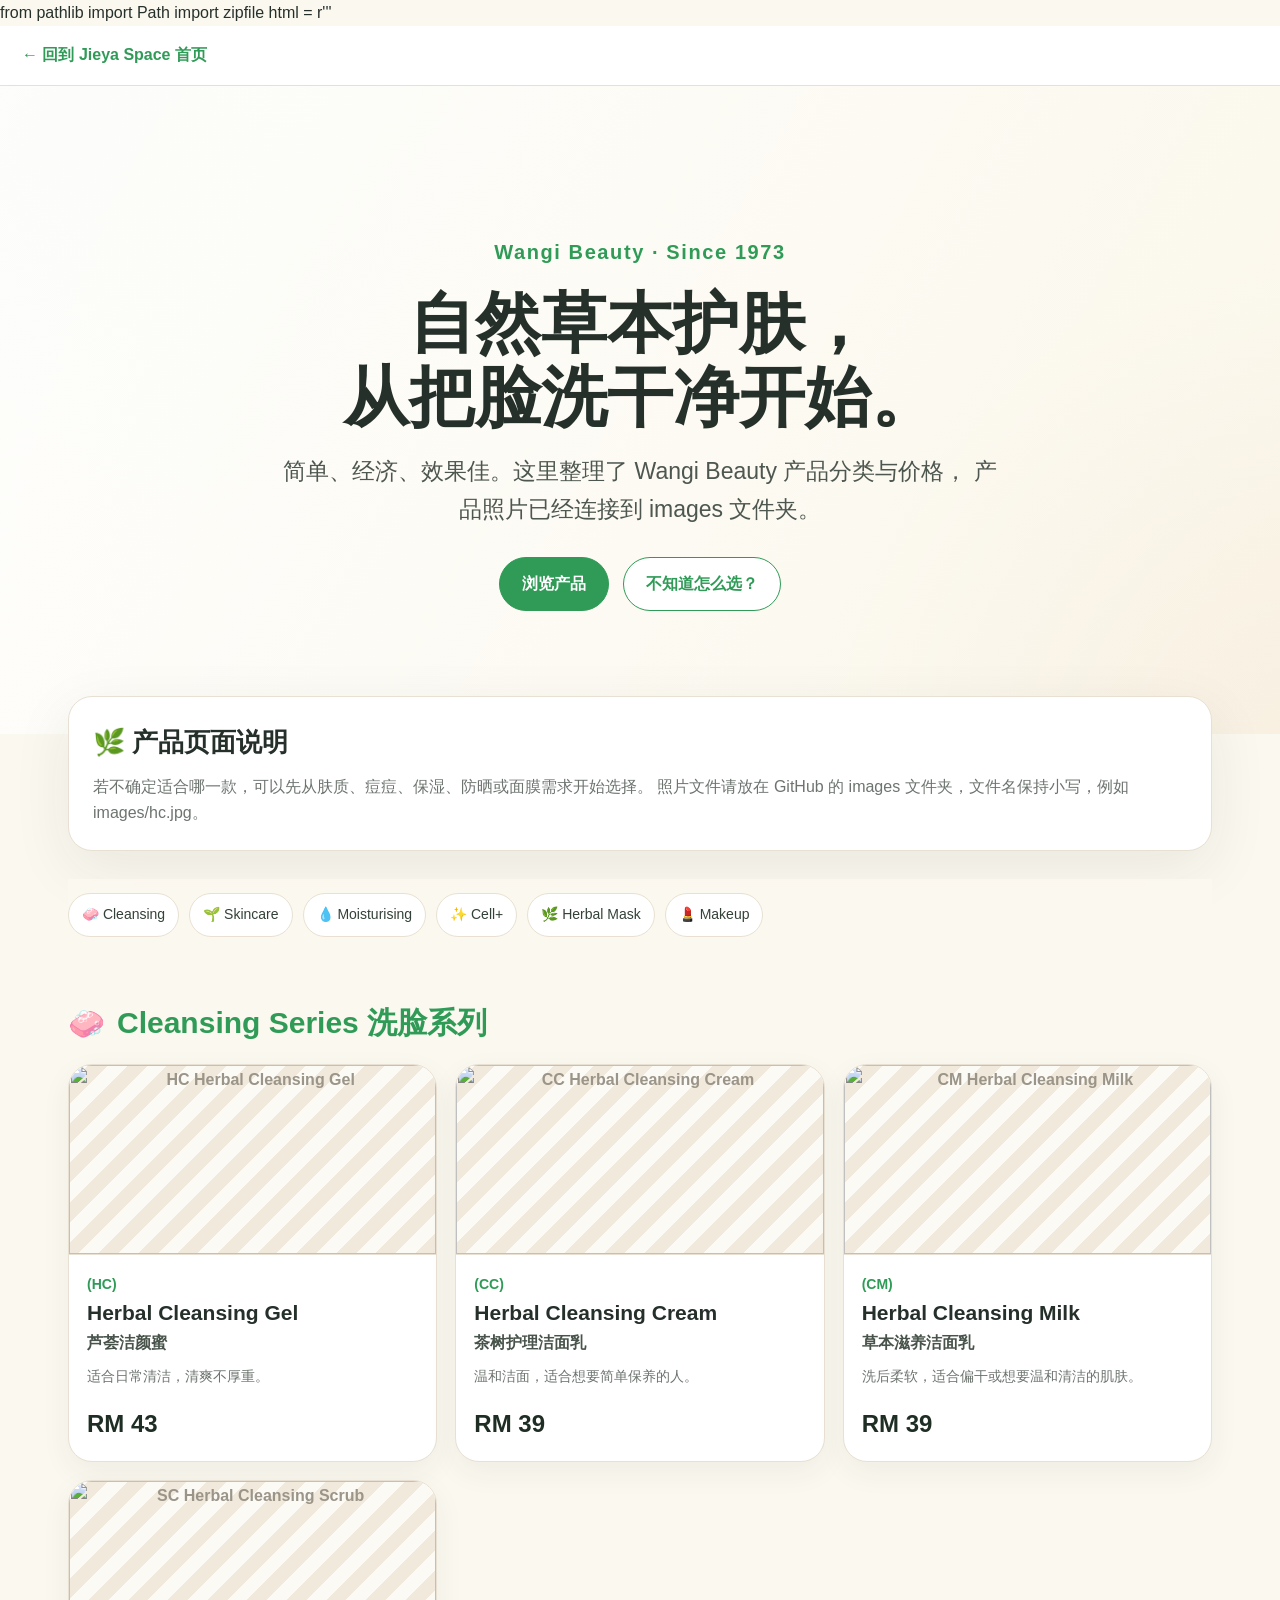
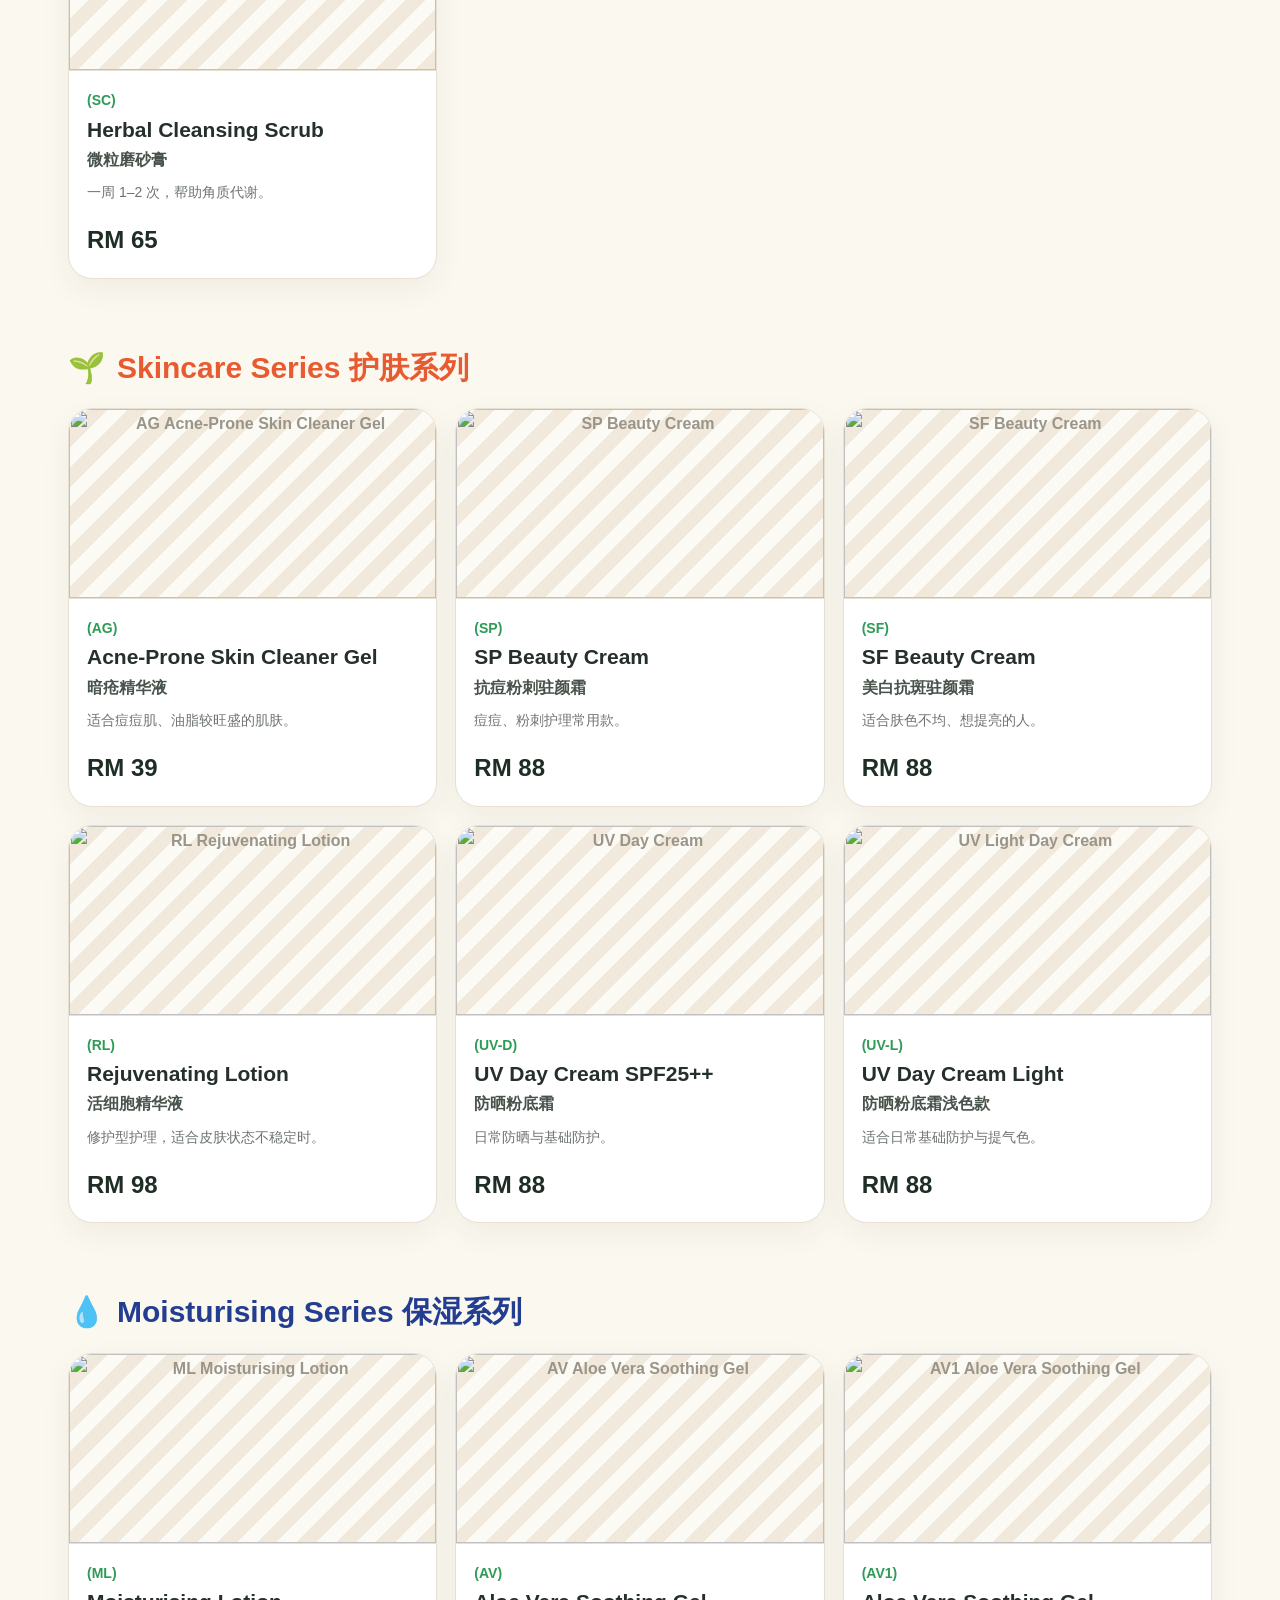
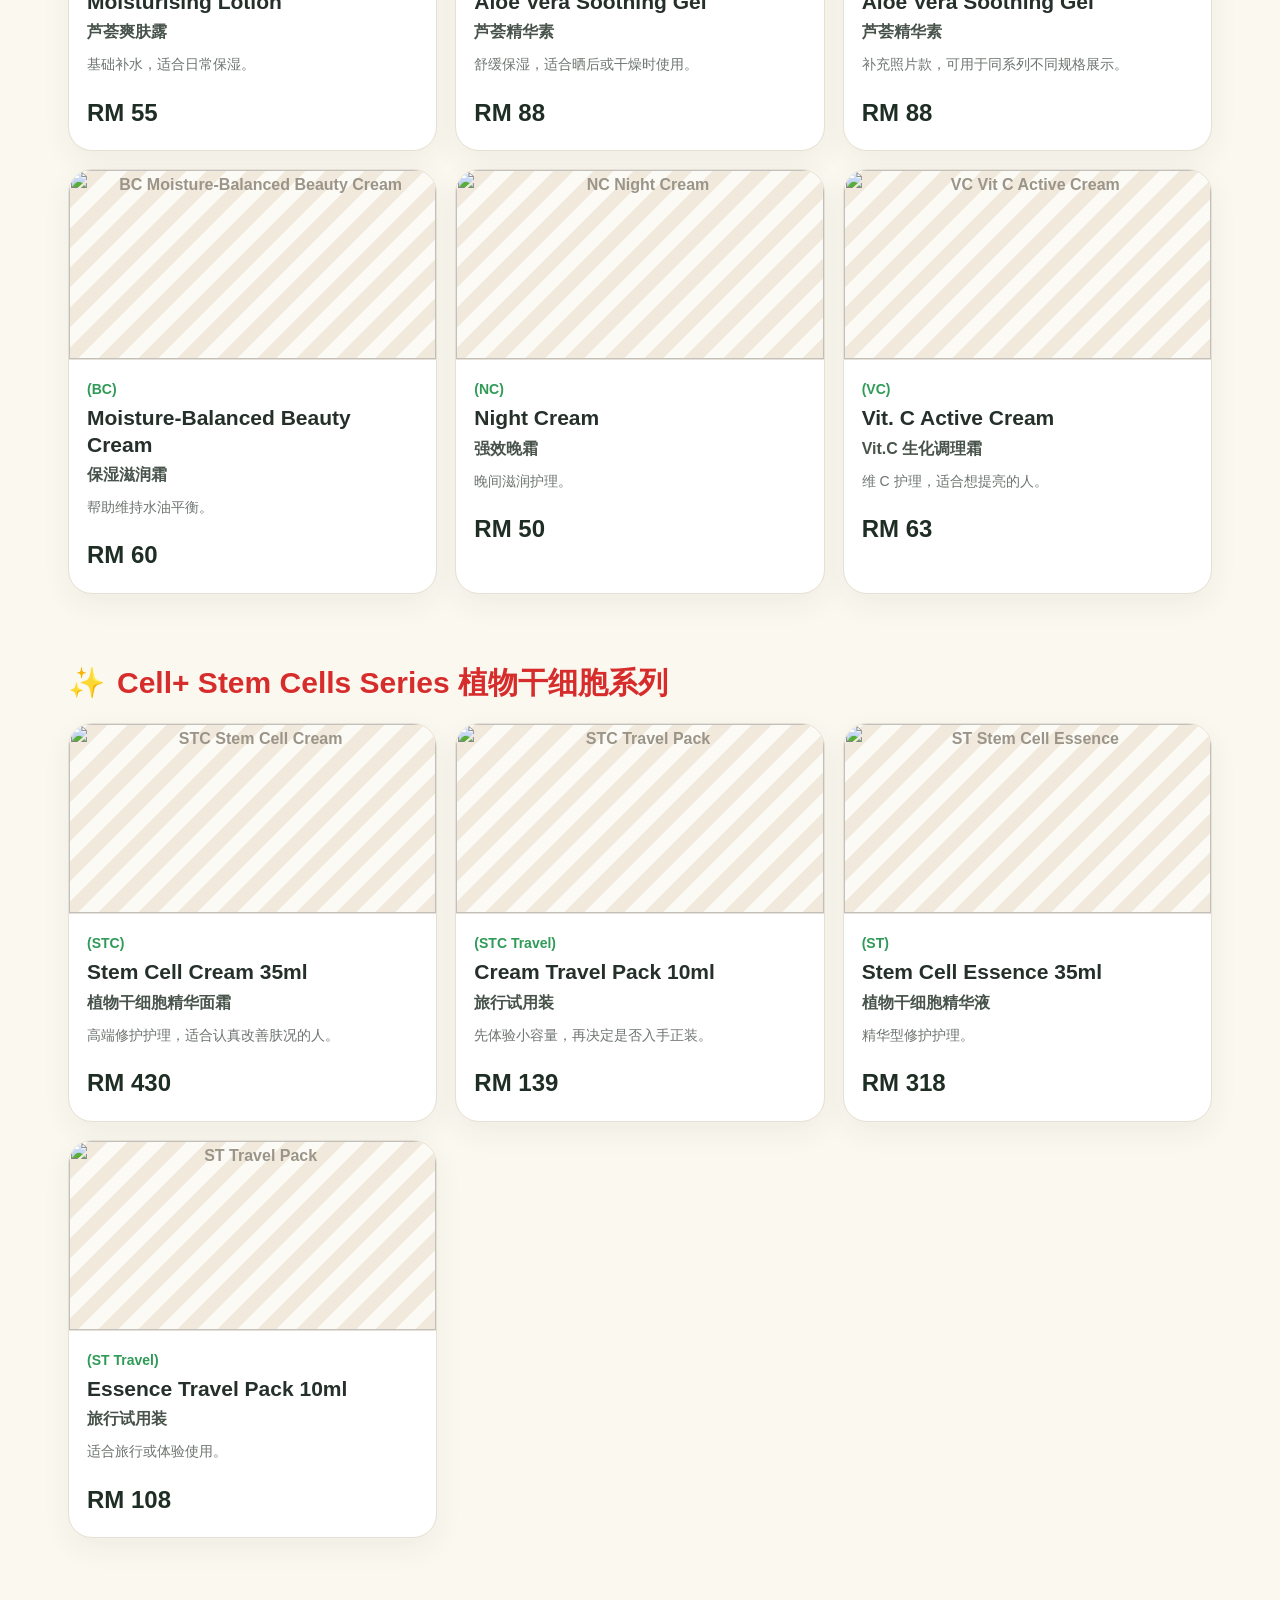
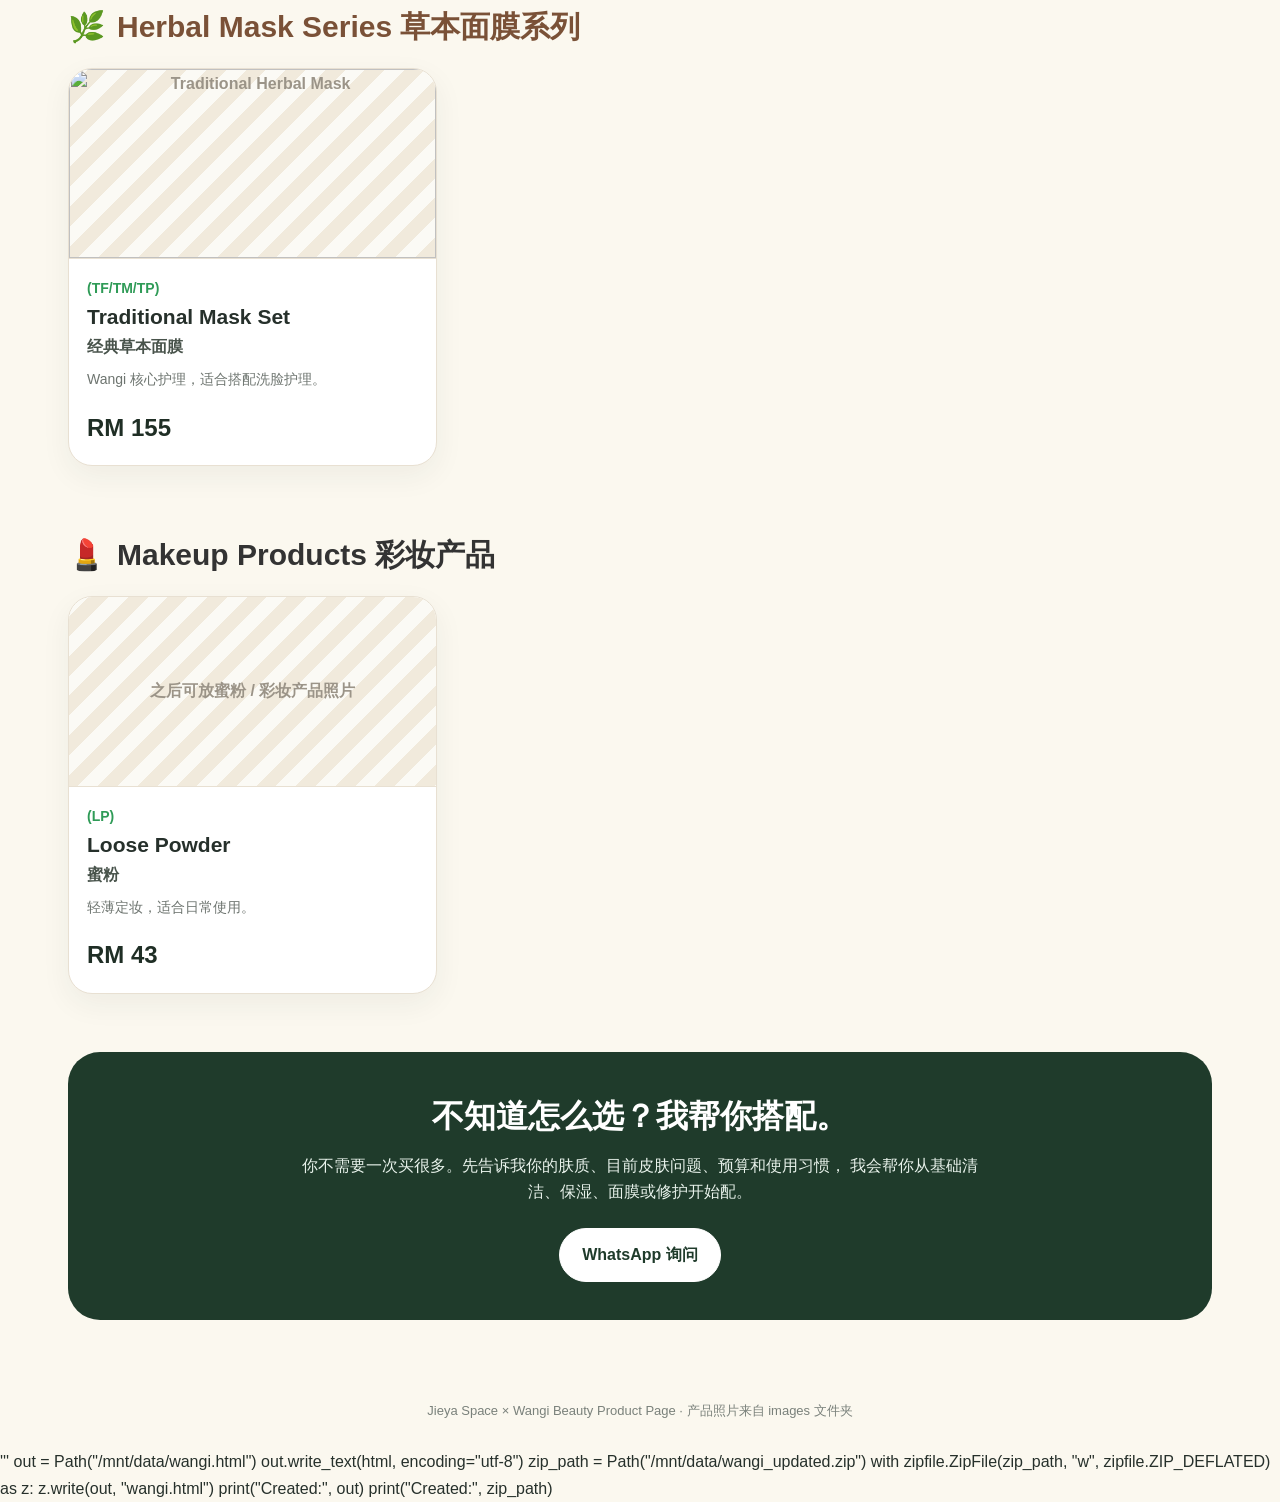
==== commit 9341aff3: "Update wangi.html" ====
--- a/wangi.html
+++ b/wangi.html
@@ -1,15 +1,14 @@
-<!DOCTYPE html>
+from pathlib import Path
+import zipfile
+
+html = r'''<!DOCTYPE html>
 <html lang="zh-Hans">
-
 <head>
-
 <meta charset="UTF-8" />
 <meta name="viewport" content="width=device-width, initial-scale=1.0" />
-
 <title>Wangi Beauty 产品页面｜Jieya Space</title>
 
 <style>
-
 :root{
   --green:#2f9b57;
   --cream:#fbf8ef;
@@ -18,9 +17,9 @@
   --line:#e8e0d2;
 }
 
-*{
-  box-sizing:border-box;
-}
+*{box-sizing:border-box}
+
+html{scroll-behavior:smooth}
 
 body{
   margin:0;
@@ -30,11 +29,7 @@
   line-height:1.65;
 }
 
-a{
-  text-decoration:none;
-}
-
-/* BACK */
+a{text-decoration:none}
 
 .back-home{
   padding:16px 22px;
@@ -47,37 +42,20 @@
   color:var(--green);
 }
 
-/* HERO */
-
 .hero{
   min-height:72vh;
   padding:72px 20px 44px;
   background:
-    linear-gradient(
-      120deg,
-      rgba(255,255,255,.92),
-      rgba(250,246,232,.78)
-    ),
-    radial-gradient(
-      circle at top left,
-      #dcebd6,
-      transparent 38%
-    ),
-    radial-gradient(
-      circle at bottom right,
-      #f1d9c8,
-      transparent 32%
-    );
-
+    linear-gradient(120deg,rgba(255,255,255,.92),rgba(250,246,232,.78)),
+    radial-gradient(circle at top left,#dcebd6,transparent 38%),
+    radial-gradient(circle at bottom right,#f1d9c8,transparent 32%);
   display:flex;
   align-items:center;
   justify-content:center;
   text-align:center;
 }
 
-.hero-inner{
-  max-width:900px;
-}
+.hero-inner{max-width:900px}
 
 .logo{
   font-size:20px;
@@ -117,25 +95,14 @@
   border:1px solid var(--green);
 }
 
-.btn.primary{
-  background:var(--green);
-  color:white;
-}
-
-.btn.secondary{
-  background:white;
-  color:var(--green);
-}
-
-/* CONTAINER */
+.btn.primary{background:var(--green);color:white}
+.btn.secondary{background:white;color:var(--green)}
 
 .container{
   max-width:1180px;
   margin:auto;
   padding:42px 18px;
 }
-
-/* NOTICE */
 
 .notice{
   background:white;
@@ -147,17 +114,8 @@
   position:relative;
 }
 
-.notice h2{
-  margin:0 0 10px;
-  font-size:26px;
-}
-
-.notice p{
-  margin:0;
-  color:var(--muted);
-}
-
-/* NAV */
+.notice h2{margin:0 0 10px;font-size:26px}
+.notice p{margin:0;color:var(--muted)}
 
 .nav{
   display:flex;
@@ -181,11 +139,7 @@
   font-size:14px;
 }
 
-/* CATEGORY */
-
-.category{
-  padding:32px 0;
-}
+.category{padding:32px 0}
 
 .cat-title{
   display:flex;
@@ -194,9 +148,7 @@
   margin-bottom:16px;
 }
 
-.cat-title span{
-  font-size:30px;
-}
+.cat-title span{font-size:30px}
 
 .cat-title h2{
   margin:0;
@@ -204,15 +156,11 @@
   line-height:1.2;
 }
 
-/* GRID */
-
 .grid{
   display:grid;
   grid-template-columns:repeat(3,minmax(0,1fr));
   gap:18px;
 }
-
-/* CARD */
 
 .card{
   background:white;
@@ -224,16 +172,9 @@
 
 .photo-slot{
   height:190px;
-
+  overflow:hidden;
   background:
-  repeating-linear-gradient(
-    135deg,
-    #fbfaf5,
-    #fbfaf5 14px,
-    #f1eadc 14px,
-    #f1eadc 28px
-  );
-
+    repeating-linear-gradient(135deg,#fbfaf5,#fbfaf5 14px,#f1eadc 14px,#f1eadc 28px);
   display:flex;
   align-items:center;
   justify-content:center;
@@ -243,13 +184,14 @@
   border-bottom:1px solid var(--line);
 }
 
-.photo-slot small{
-  font-weight:500;
-}
-
-.card-body{
-  padding:18px;
-}
+.photo-slot img{
+  width:100%;
+  height:100%;
+  object-fit:cover;
+  display:block;
+}
+
+.card-body{padding:18px}
 
 .code{
   color:var(--green);
@@ -282,8 +224,6 @@
   font-weight:900;
   color:#1f2e25;
 }
-
-/* CTA */
 
 .cta{
   background:#1f3b2b;
@@ -294,10 +234,7 @@
   margin:26px 0 10px;
 }
 
-.cta h2{
-  font-size:32px;
-  margin:0 0 10px;
-}
+.cta h2{font-size:32px;margin:0 0 10px}
 
 .cta p{
   margin:0 auto 22px;
@@ -310,8 +247,6 @@
   color:#1f3b2b;
   border-color:white;
 }
-
-/* FOOTER */
 
 .footer{
   text-align:center;
@@ -320,269 +255,397 @@
   padding:28px;
 }
 
-/* MOBILE */
-
 @media (max-width:900px){
-
-.grid{
-  grid-template-columns:repeat(2,minmax(0,1fr));
-}
-
-.notice{
-  margin-top:-50px;
-}
-
+  .grid{grid-template-columns:repeat(2,minmax(0,1fr))}
+  .notice{margin-top:-50px}
 }
 
 @media (max-width:600px){
-
-.hero{
-  min-height:62vh;
-  padding-top:54px;
-}
-
-.grid{
-  grid-template-columns:1fr;
-}
-
-.photo-slot{
-  height:170px;
-}
-
-.cat-title h2{
-  font-size:24px;
-}
-
-.nav{
-  position:relative;
-}
-
-}
-
+  .hero{min-height:62vh;padding-top:54px}
+  .grid{grid-template-columns:1fr}
+  .photo-slot{height:170px}
+  .cat-title h2{font-size:24px}
+  .nav{position:relative}
+}
 </style>
-
 </head>
 
 <body>
 
-<!-- BACK HOME -->
-
 <div class="back-home">
-
-  <a href="index.html">
-    ← 回到 Jieya Space 首页
-  </a>
-
+  <a href="index.html">← 回到 Jieya Space 首页</a>
 </div>
 
-<!-- HERO -->
-
 <header class="hero">
-
   <div class="hero-inner">
-
-    <div class="logo">
-      Wangi Beauty · Since 1973
+    <div class="logo">Wangi Beauty · Since 1973</div>
+
+    <h1>自然草本护肤，<br>从把脸洗干净开始。</h1>
+
+    <p>
+      简单、经济、效果佳。这里整理了 Wangi Beauty 产品分类与价格，
+      产品照片已经连接到 images 文件夹。
+    </p>
+
+    <div class="btns">
+      <a class="btn primary" href="#products">浏览产品</a>
+      <a class="btn secondary" href="#help">不知道怎么选？</a>
     </div>
-
-    <h1>
-      自然草本护肤，<br>
-      从把脸洗干净开始。
-    </h1>
-
-    <p>
-      简单、经济、效果佳。
-      这里整理了 Wangi Beauty 产品分类与价格，
-      产品照片位置已预留，
-      之后可以慢慢补上。
-    </p>
-
-    <div class="btns">
-
-      <a class="btn primary" href="#products">
-        浏览产品
-      </a>
-
-      <a class="btn secondary" href="#help">
-        不知道怎么选？
-      </a>
-
-    </div>
-
-  </div>
-
+  </div>
 </header>
 
-<!-- MAIN -->
-
 <main class="container" id="products">
 
 <section class="notice">
-
-<h2>
-🌿 产品页面说明
-</h2>
-
-<p>
-价格以 Online Price List 为基础。
-若不确定适合哪一款，
-可以先从肤质、痘痘、保湿、
-防晒或面膜需求开始选择。
-</p>
-
-</section>
-
-<nav class="nav">
-
-<a href="#cat0">🧼 Cleansing</a>
-<a href="#cat1">🌱 Skincare</a>
-<a href="#cat2">💧 Moisturising</a>
-<a href="#cat3">✨ Cell+</a>
-<a href="#cat4">🌿 Herbal</a>
-<a href="#cat5">💄 Makeup</a>
-
+  <h2>🌿 产品页面说明</h2>
+  <p>
+    若不确定适合哪一款，可以先从肤质、痘痘、保湿、防晒或面膜需求开始选择。
+    照片文件请放在 GitHub 的 images 文件夹，文件名保持小写，例如 images/hc.jpg。
+  </p>
+</section>
+
+<nav class="nav" aria-label="Product categories">
+  <a href="#cat0">🧼 Cleansing</a>
+  <a href="#cat1">🌱 Skincare</a>
+  <a href="#cat2">💧 Moisturising</a>
+  <a href="#cat3">✨ Cell+</a>
+  <a href="#cat4">🌿 Herbal Mask</a>
+  <a href="#cat5">💄 Makeup</a>
 </nav>
 
-<!-- CATEGORY -->
-
 <section class="category" id="cat0">
-
-<div class="cat-title">
-
-<span>🧼</span>
-
-<h2 style="color:#2f9b57">
-Cleansing Series 洗脸系列
-</h2>
-
-</div>
-
-<div class="grid">
-
-<div class="card">
-
-<div class="photo-slot">
-产品照片
-</div>
-
-<div class="card-body">
-
-<div class="code">(HC)</div>
-
-<h3>
-Herbal Cleansing Gel
-</h3>
-
-<p class="zh">
-芦荟洁颜蜜
-</p>
-
-<p class="desc">
-适合日常清洁，清爽不厚重。
-</p>
-
-<div class="price">
-RM 43
-</div>
-
-</div>
-
-</div>
-
-<div class="card">
-
-<div class="photo-slot">
-产品照片
-</div>
-
-<div class="card-body">
-
-<div class="code">(SC)</div>
-
-<h3>
-Herbal Cleansing Scrub
-</h3>
-
-<p class="zh">
-微粒磨砂膏
-</p>
-
-<p class="desc">
-帮助角质代谢与清洁。
-</p>
-
-<div class="price">
-RM 65
-</div>
-
-</div>
-
-</div>
-
-<div class="card">
-
-<div class="photo-slot">
-产品照片
-</div>
-
-<div class="card-body">
-
-<div class="code">(SS)</div>
-
-<h3>
-Beauty Soap
-</h3>
-
-<p class="zh">
-海藻洁肤皂
-</p>
-
-<p class="desc">
-适合日常与旅行使用。
-</p>
-
-<div class="price">
-RM 40
-</div>
-
-</div>
-
-</div>
-
-</div>
-
-</section>
-
-<!-- CTA -->
+  <div class="cat-title">
+    <span>🧼</span>
+    <h2 style="color:#2f9b57">Cleansing Series 洗脸系列</h2>
+  </div>
+
+  <div class="grid">
+
+    <article class="card">
+      <div class="photo-slot"><img src="images/hc.jpg" alt="HC Herbal Cleansing Gel"></div>
+      <div class="card-body">
+        <div class="code">(HC)</div>
+        <h3>Herbal Cleansing Gel</h3>
+        <p class="zh">芦荟洁颜蜜</p>
+        <p class="desc">适合日常清洁，清爽不厚重。</p>
+        <div class="price">RM 43</div>
+      </div>
+    </article>
+
+    <article class="card">
+      <div class="photo-slot"><img src="images/cc.jpg" alt="CC Herbal Cleansing Cream"></div>
+      <div class="card-body">
+        <div class="code">(CC)</div>
+        <h3>Herbal Cleansing Cream</h3>
+        <p class="zh">茶树护理洁面乳</p>
+        <p class="desc">温和洁面，适合想要简单保养的人。</p>
+        <div class="price">RM 39</div>
+      </div>
+    </article>
+
+    <article class="card">
+      <div class="photo-slot"><img src="images/cm.jpg" alt="CM Herbal Cleansing Milk"></div>
+      <div class="card-body">
+        <div class="code">(CM)</div>
+        <h3>Herbal Cleansing Milk</h3>
+        <p class="zh">草本滋养洁面乳</p>
+        <p class="desc">洗后柔软，适合偏干或想要温和清洁的肌肤。</p>
+        <div class="price">RM 39</div>
+      </div>
+    </article>
+
+    <article class="card">
+      <div class="photo-slot"><img src="images/sc.jpg" alt="SC Herbal Cleansing Scrub"></div>
+      <div class="card-body">
+        <div class="code">(SC)</div>
+        <h3>Herbal Cleansing Scrub</h3>
+        <p class="zh">微粒磨砂膏</p>
+        <p class="desc">一周 1–2 次，帮助角质代谢。</p>
+        <div class="price">RM 65</div>
+      </div>
+    </article>
+
+  </div>
+</section>
+
+<section class="category" id="cat1">
+  <div class="cat-title">
+    <span>🌱</span>
+    <h2 style="color:#e85b30">Skincare Series 护肤系列</h2>
+  </div>
+
+  <div class="grid">
+
+    <article class="card">
+      <div class="photo-slot"><img src="images/ag.jpg" alt="AG Acne-Prone Skin Cleaner Gel"></div>
+      <div class="card-body">
+        <div class="code">(AG)</div>
+        <h3>Acne-Prone Skin Cleaner Gel</h3>
+        <p class="zh">暗疮精华液</p>
+        <p class="desc">适合痘痘肌、油脂较旺盛的肌肤。</p>
+        <div class="price">RM 39</div>
+      </div>
+    </article>
+
+    <article class="card">
+      <div class="photo-slot"><img src="images/sp.jpg" alt="SP Beauty Cream"></div>
+      <div class="card-body">
+        <div class="code">(SP)</div>
+        <h3>SP Beauty Cream</h3>
+        <p class="zh">抗痘粉刺驻颜霜</p>
+        <p class="desc">痘痘、粉刺护理常用款。</p>
+        <div class="price">RM 88</div>
+      </div>
+    </article>
+
+    <article class="card">
+      <div class="photo-slot"><img src="images/sf.jpg" alt="SF Beauty Cream"></div>
+      <div class="card-body">
+        <div class="code">(SF)</div>
+        <h3>SF Beauty Cream</h3>
+        <p class="zh">美白抗斑驻颜霜</p>
+        <p class="desc">适合肤色不均、想提亮的人。</p>
+        <div class="price">RM 88</div>
+      </div>
+    </article>
+
+    <article class="card">
+      <div class="photo-slot"><img src="images/rl.jpg" alt="RL Rejuvenating Lotion"></div>
+      <div class="card-body">
+        <div class="code">(RL)</div>
+        <h3>Rejuvenating Lotion</h3>
+        <p class="zh">活细胞精华液</p>
+        <p class="desc">修护型护理，适合皮肤状态不稳定时。</p>
+        <div class="price">RM 98</div>
+      </div>
+    </article>
+
+    <article class="card">
+      <div class="photo-slot"><img src="images/uv-d.jpg" alt="UV Day Cream"></div>
+      <div class="card-body">
+        <div class="code">(UV-D)</div>
+        <h3>UV Day Cream SPF25++</h3>
+        <p class="zh">防晒粉底霜</p>
+        <p class="desc">日常防晒与基础防护。</p>
+        <div class="price">RM 88</div>
+      </div>
+    </article>
+
+    <article class="card">
+      <div class="photo-slot"><img src="images/uv-l.jpg" alt="UV Light Day Cream"></div>
+      <div class="card-body">
+        <div class="code">(UV-L)</div>
+        <h3>UV Day Cream Light</h3>
+        <p class="zh">防晒粉底霜浅色款</p>
+        <p class="desc">适合日常基础防护与提气色。</p>
+        <div class="price">RM 88</div>
+      </div>
+    </article>
+
+  </div>
+</section>
+
+<section class="category" id="cat2">
+  <div class="cat-title">
+    <span>💧</span>
+    <h2 style="color:#233d91">Moisturising Series 保湿系列</h2>
+  </div>
+
+  <div class="grid">
+
+    <article class="card">
+      <div class="photo-slot"><img src="images/ml.jpg" alt="ML Moisturising Lotion"></div>
+      <div class="card-body">
+        <div class="code">(ML)</div>
+        <h3>Moisturising Lotion</h3>
+        <p class="zh">芦荟爽肤露</p>
+        <p class="desc">基础补水，适合日常保湿。</p>
+        <div class="price">RM 55</div>
+      </div>
+    </article>
+
+    <article class="card">
+      <div class="photo-slot"><img src="images/av.jpg" alt="AV Aloe Vera Soothing Gel"></div>
+      <div class="card-body">
+        <div class="code">(AV)</div>
+        <h3>Aloe Vera Soothing Gel</h3>
+        <p class="zh">芦荟精华素</p>
+        <p class="desc">舒缓保湿，适合晒后或干燥时使用。</p>
+        <div class="price">RM 88</div>
+      </div>
+    </article>
+
+    <article class="card">
+      <div class="photo-slot"><img src="images/av1.jpg" alt="AV1 Aloe Vera Soothing Gel"></div>
+      <div class="card-body">
+        <div class="code">(AV1)</div>
+        <h3>Aloe Vera Soothing Gel</h3>
+        <p class="zh">芦荟精华素</p>
+        <p class="desc">补充照片款，可用于同系列不同规格展示。</p>
+        <div class="price">RM 88</div>
+      </div>
+    </article>
+
+    <article class="card">
+      <div class="photo-slot"><img src="images/bc.jpg" alt="BC Moisture-Balanced Beauty Cream"></div>
+      <div class="card-body">
+        <div class="code">(BC)</div>
+        <h3>Moisture-Balanced Beauty Cream</h3>
+        <p class="zh">保湿滋润霜</p>
+        <p class="desc">帮助维持水油平衡。</p>
+        <div class="price">RM 60</div>
+      </div>
+    </article>
+
+    <article class="card">
+      <div class="photo-slot"><img src="images/nc.jpg" alt="NC Night Cream"></div>
+      <div class="card-body">
+        <div class="code">(NC)</div>
+        <h3>Night Cream</h3>
+        <p class="zh">强效晚霜</p>
+        <p class="desc">晚间滋润护理。</p>
+        <div class="price">RM 50</div>
+      </div>
+    </article>
+
+    <article class="card">
+      <div class="photo-slot"><img src="images/vc.jpg" alt="VC Vit C Active Cream"></div>
+      <div class="card-body">
+        <div class="code">(VC)</div>
+        <h3>Vit. C Active Cream</h3>
+        <p class="zh">Vit.C 生化调理霜</p>
+        <p class="desc">维 C 护理，适合想提亮的人。</p>
+        <div class="price">RM 63</div>
+      </div>
+    </article>
+
+  </div>
+</section>
+
+<section class="category" id="cat3">
+  <div class="cat-title">
+    <span>✨</span>
+    <h2 style="color:#d72c2c">Cell+ Stem Cells Series 植物干细胞系列</h2>
+  </div>
+
+  <div class="grid">
+
+    <article class="card">
+      <div class="photo-slot"><img src="images/stc.jpg" alt="STC Stem Cell Cream"></div>
+      <div class="card-body">
+        <div class="code">(STC)</div>
+        <h3>Stem Cell Cream 35ml</h3>
+        <p class="zh">植物干细胞精华面霜</p>
+        <p class="desc">高端修护护理，适合认真改善肤况的人。</p>
+        <div class="price">RM 430</div>
+      </div>
+    </article>
+
+    <article class="card">
+      <div class="photo-slot"><img src="images/stc-travel.jpg" alt="STC Travel Pack"></div>
+      <div class="card-body">
+        <div class="code">(STC Travel)</div>
+        <h3>Cream Travel Pack 10ml</h3>
+        <p class="zh">旅行试用装</p>
+        <p class="desc">先体验小容量，再决定是否入手正装。</p>
+        <div class="price">RM 139</div>
+      </div>
+    </article>
+
+    <article class="card">
+      <div class="photo-slot"><img src="images/st.jpg" alt="ST Stem Cell Essence"></div>
+      <div class="card-body">
+        <div class="code">(ST)</div>
+        <h3>Stem Cell Essence 35ml</h3>
+        <p class="zh">植物干细胞精华液</p>
+        <p class="desc">精华型修护护理。</p>
+        <div class="price">RM 318</div>
+      </div>
+    </article>
+
+    <article class="card">
+      <div class="photo-slot"><img src="images/st-travel.jpg" alt="ST Travel Pack"></div>
+      <div class="card-body">
+        <div class="code">(ST Travel)</div>
+        <h3>Essence Travel Pack 10ml</h3>
+        <p class="zh">旅行试用装</p>
+        <p class="desc">适合旅行或体验使用。</p>
+        <div class="price">RM 108</div>
+      </div>
+    </article>
+
+  </div>
+</section>
+
+<section class="category" id="cat4">
+  <div class="cat-title">
+    <span>🌿</span>
+    <h2 style="color:#7a5137">Herbal Mask Series 草本面膜系列</h2>
+  </div>
+
+  <div class="grid">
+
+    <article class="card">
+      <div class="photo-slot"><img src="images/mask.jpg" alt="Traditional Herbal Mask"></div>
+      <div class="card-body">
+        <div class="code">(TF/TM/TP)</div>
+        <h3>Traditional Mask Set</h3>
+        <p class="zh">经典草本面膜</p>
+        <p class="desc">Wangi 核心护理，适合搭配洗脸护理。</p>
+        <div class="price">RM 155</div>
+      </div>
+    </article>
+
+  </div>
+</section>
+
+<section class="category" id="cat5">
+  <div class="cat-title">
+    <span>💄</span>
+    <h2 style="color:#333333">Makeup Products 彩妆产品</h2>
+  </div>
+
+  <div class="grid">
+    <article class="card">
+      <div class="photo-slot">
+        <span>之后可放蜜粉 / 彩妆产品照片</span>
+      </div>
+      <div class="card-body">
+        <div class="code">(LP)</div>
+        <h3>Loose Powder</h3>
+        <p class="zh">蜜粉</p>
+        <p class="desc">轻薄定妆，适合日常使用。</p>
+        <div class="price">RM 43</div>
+      </div>
+    </article>
+  </div>
+</section>
 
 <section class="cta" id="help">
-
-<h2>
-不知道怎么选？我帮你搭配。
-</h2>
-
-<p>
-你不需要一次买很多。
-先告诉我你的肤质、
-目前皮肤问题、预算和使用习惯，
-我会帮你从基础护理开始搭配。
-</p>
-
-<a class="btn" href="https://wa.me/" target="_blank">
-
-WhatsApp 询问
-
-</a>
-
+  <h2>不知道怎么选？我帮你搭配。</h2>
+  <p>
+    你不需要一次买很多。先告诉我你的肤质、目前皮肤问题、预算和使用习惯，
+    我会帮你从基础清洁、保湿、面膜或修护开始配。
+  </p>
+  <a class="btn" href="https://wa.me/" target="_blank" rel="noopener">WhatsApp 询问</a>
 </section>
 
 </main>
 
 <footer class="footer">
-
-Jieya Space × Wangi Beauty Product Page
-
+  Jieya Space × Wangi Beauty Product Page · 产品照片来自 images 文件夹
 </footer>
 
 </body>
 </html>
+'''
+
+out = Path("/mnt/data/wangi.html")
+out.write_text(html, encoding="utf-8")
+
+zip_path = Path("/mnt/data/wangi_updated.zip")
+with zipfile.ZipFile(zip_path, "w", zipfile.ZIP_DEFLATED) as z:
+    z.write(out, "wangi.html")
+
+print("Created:", out)
+print("Created:", zip_path)
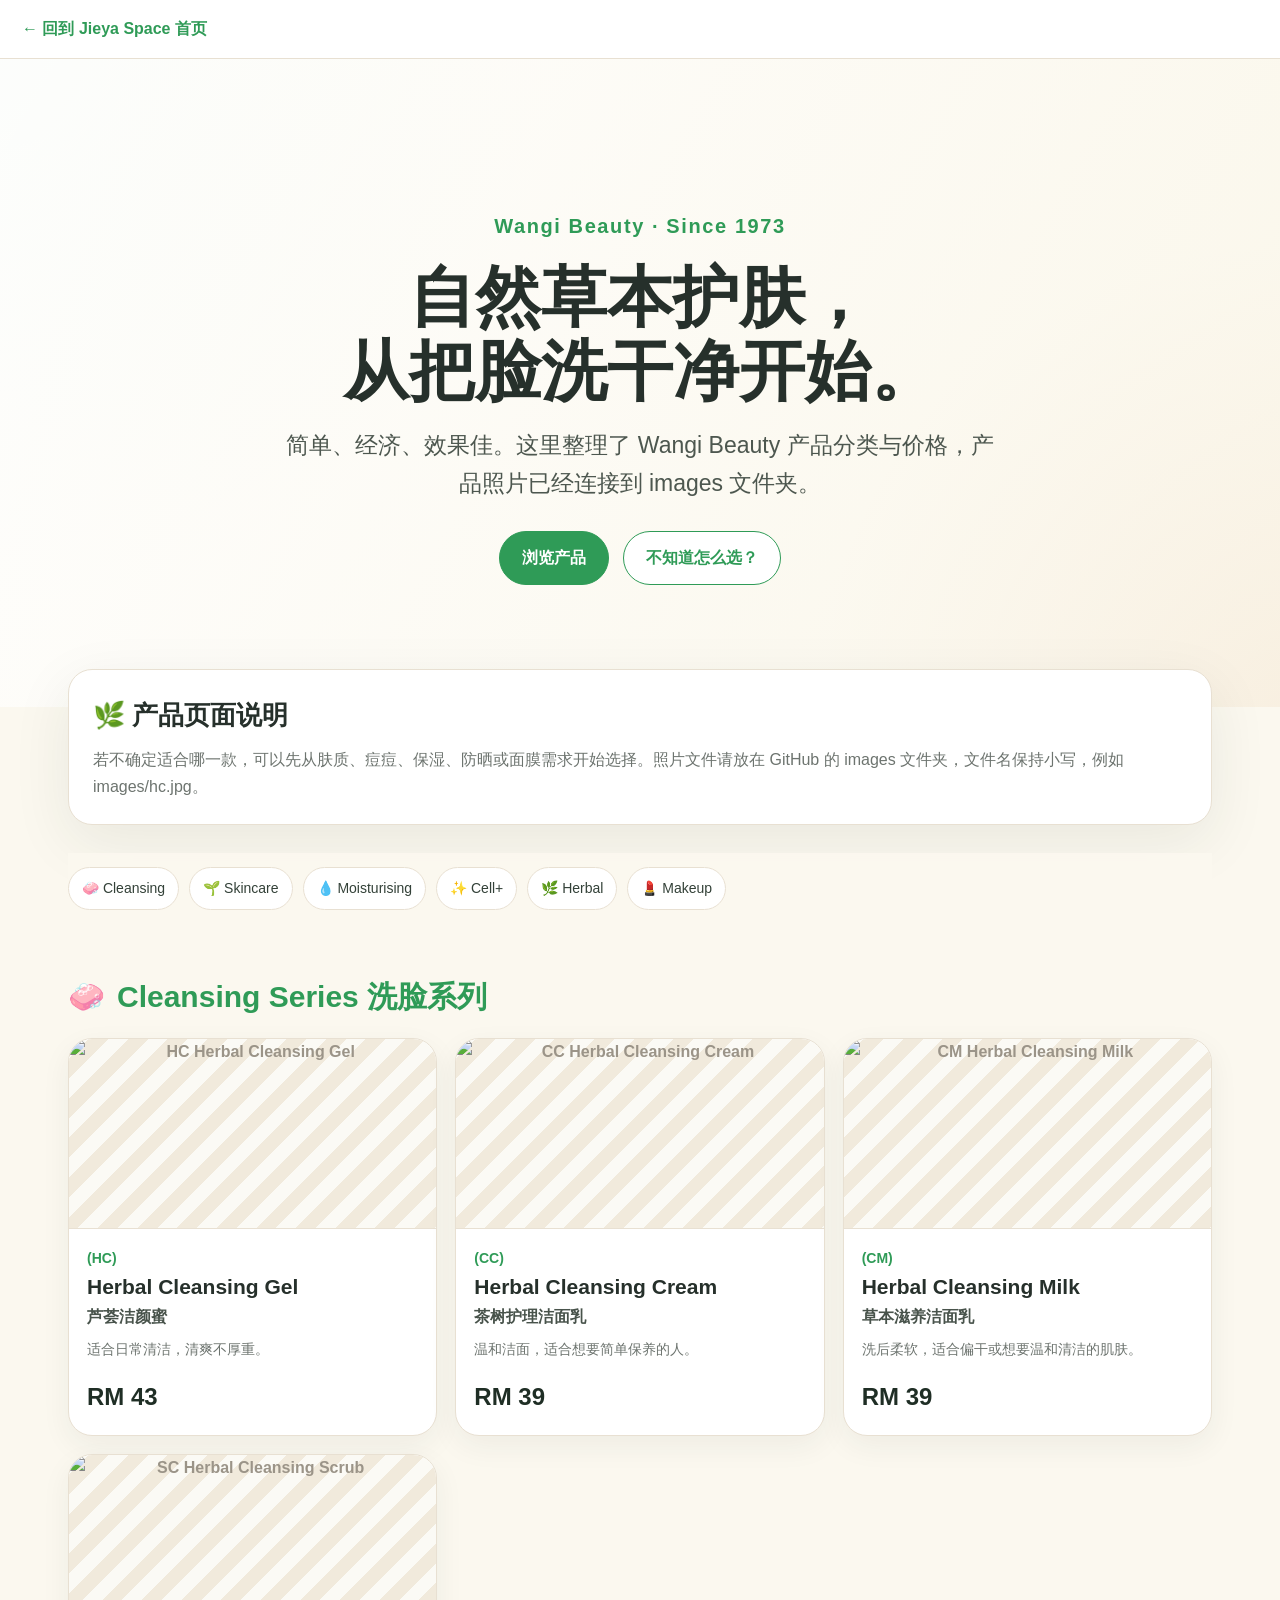
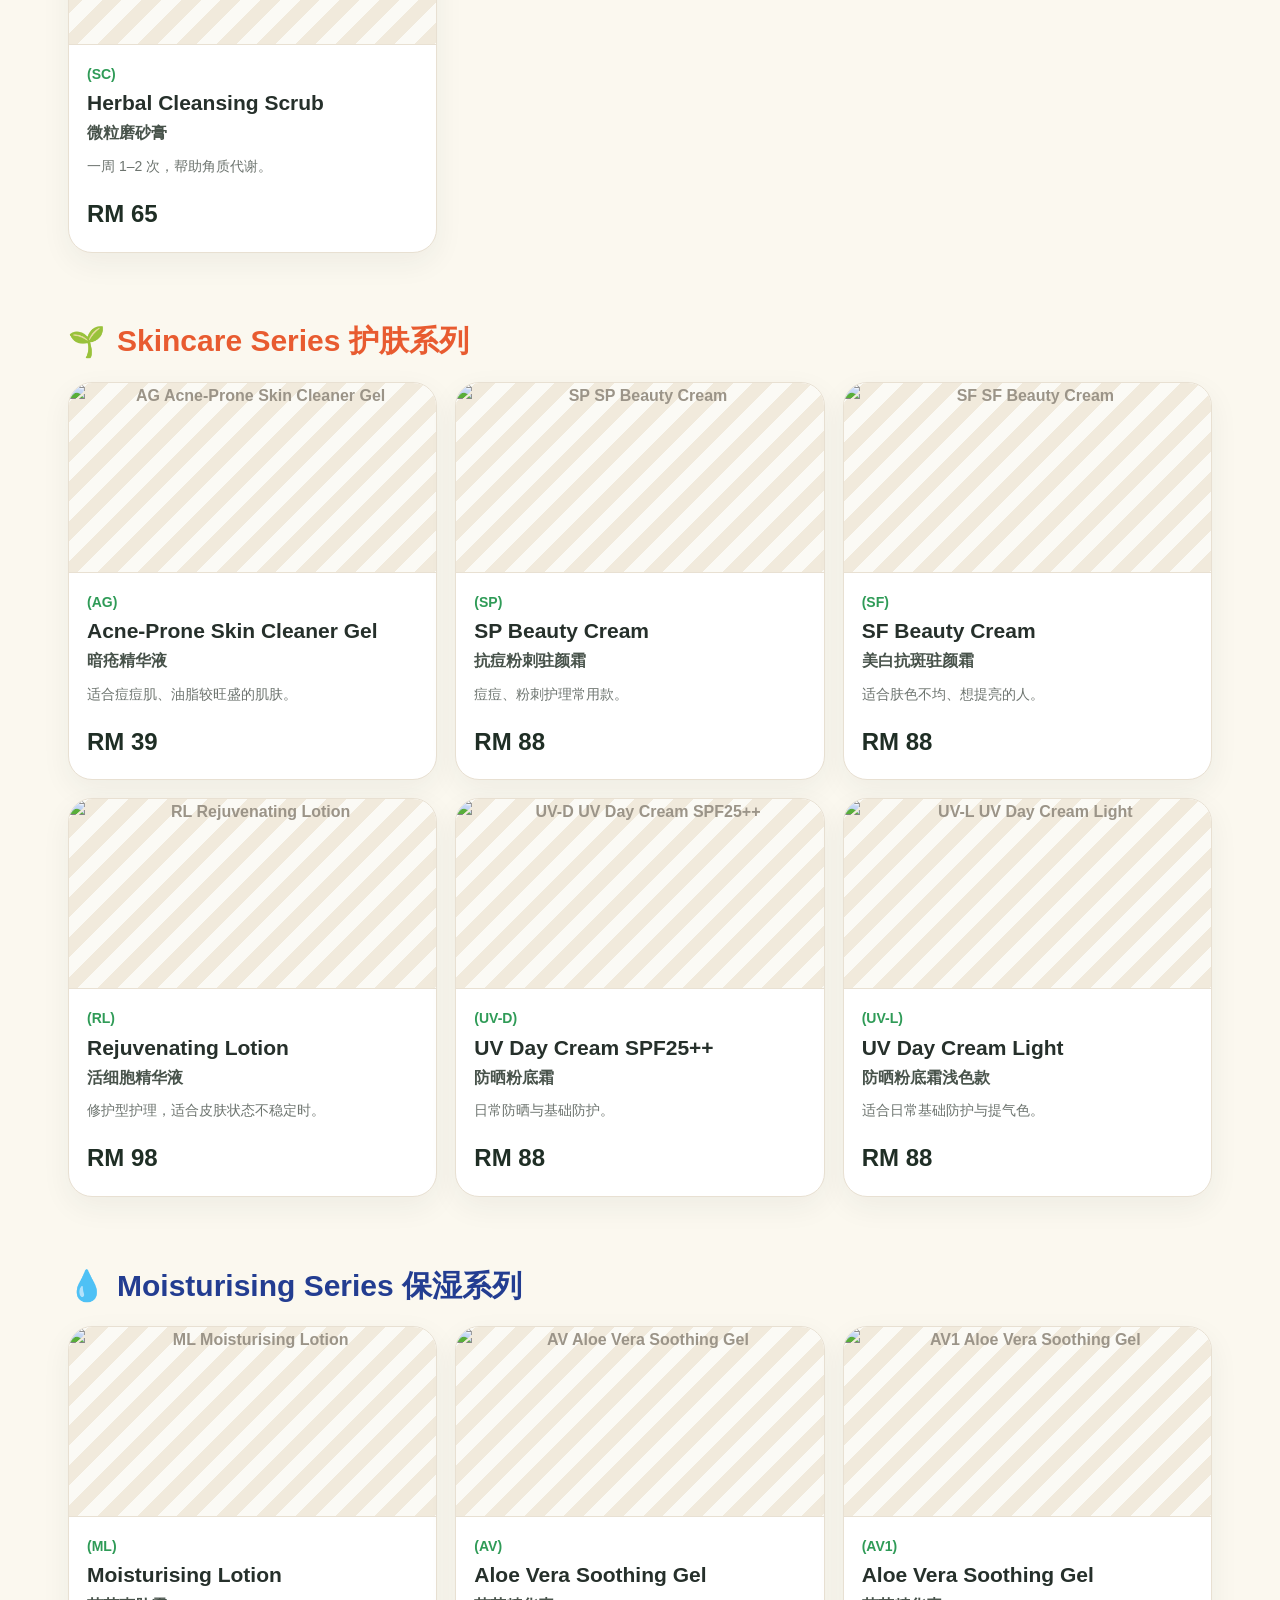
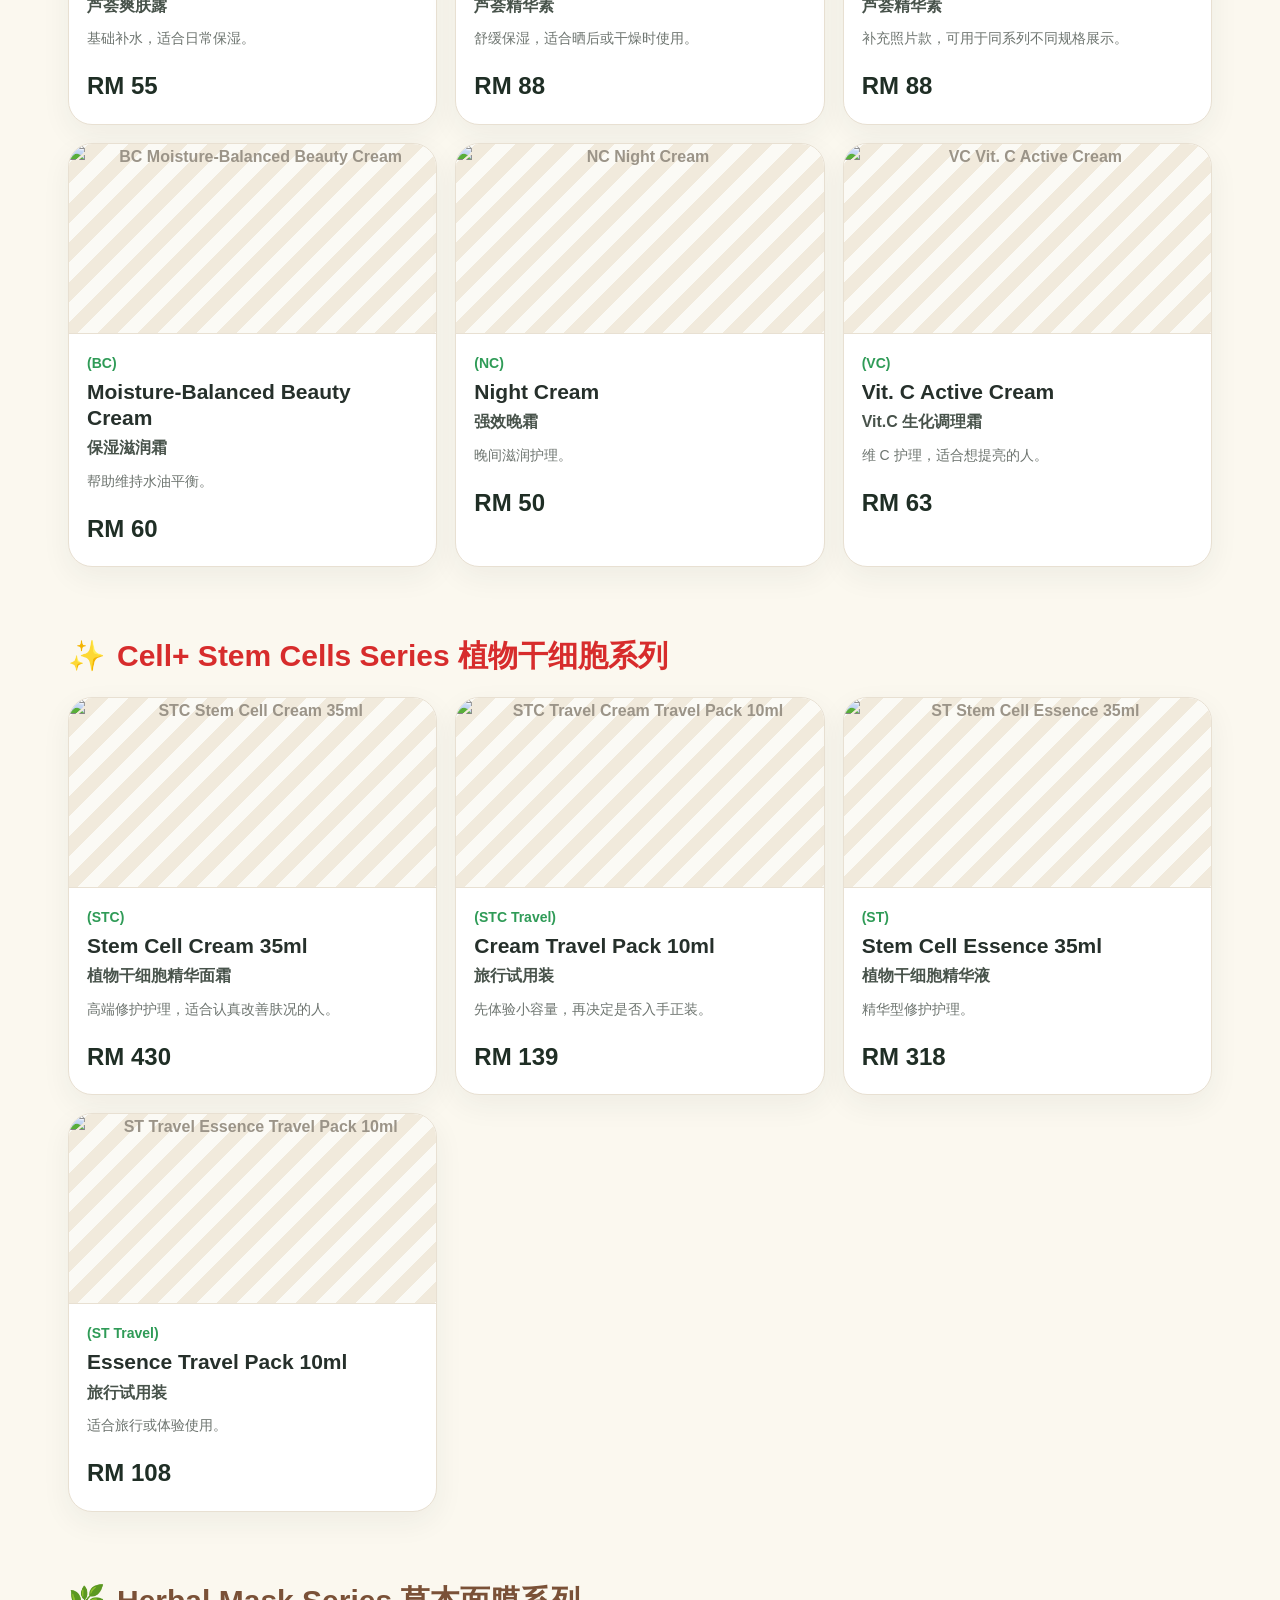
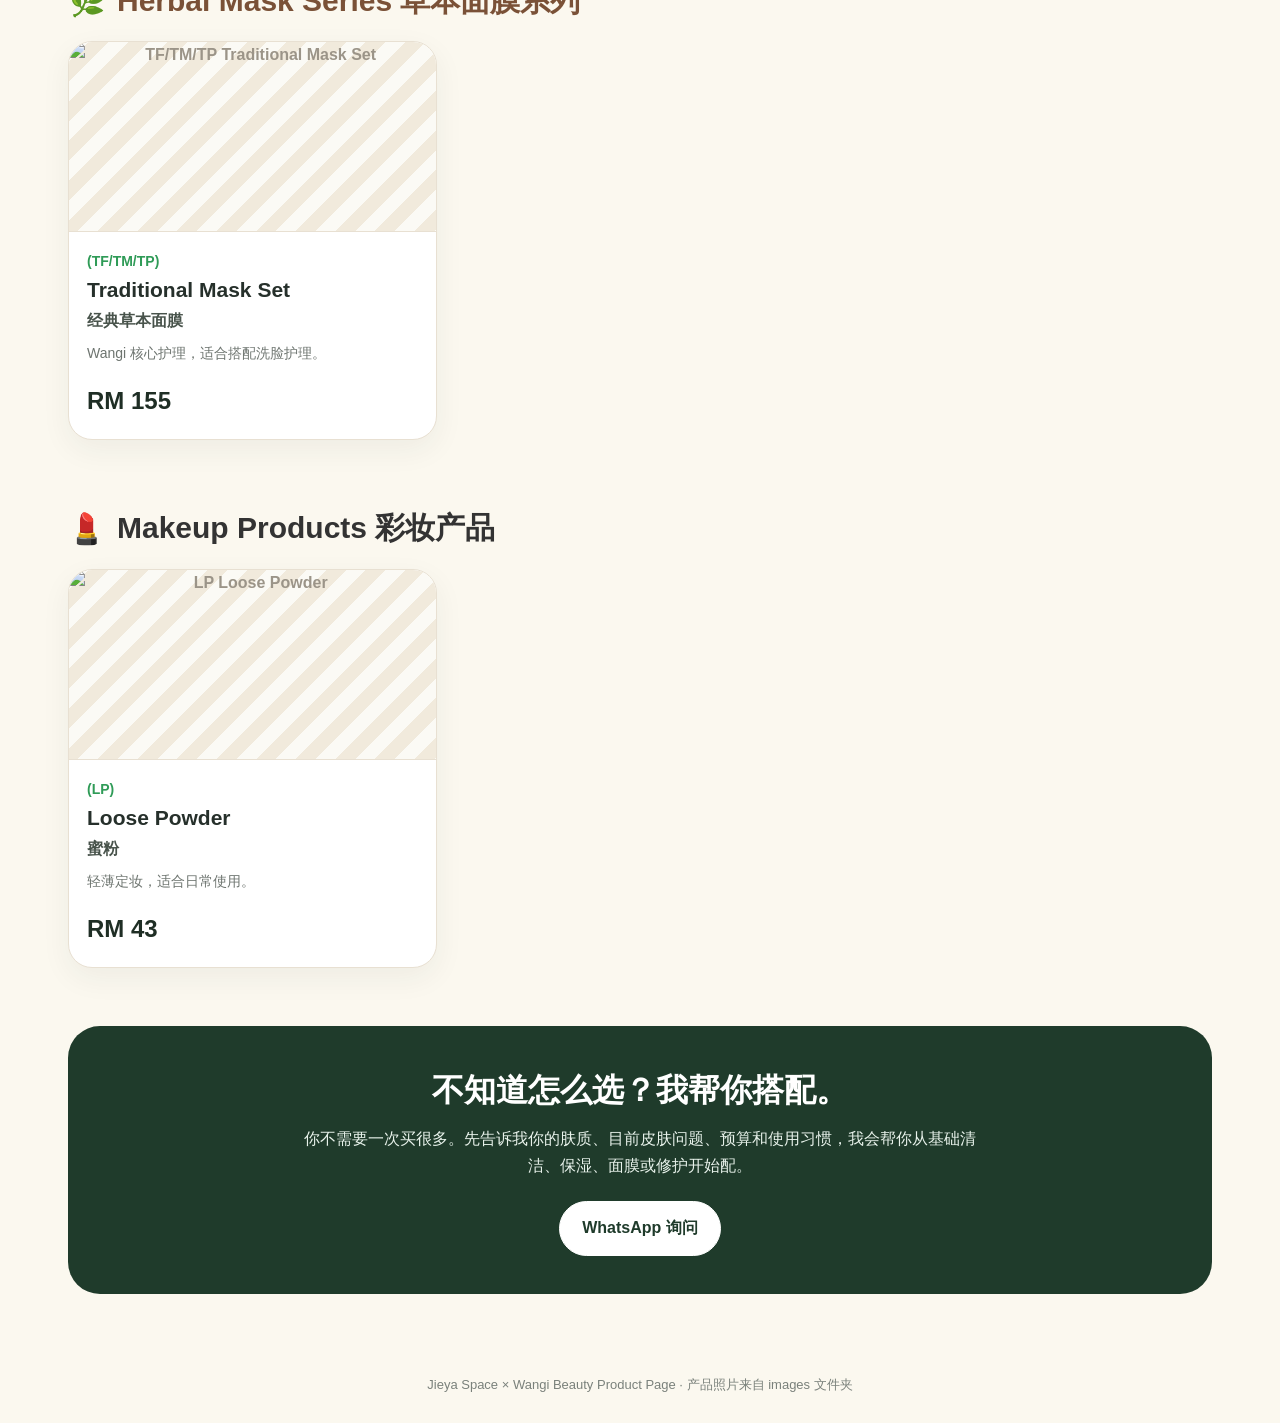
==== commit 0cc7f141: "Update print statement from 'Hello' to 'Goodbye'" ====
--- a/wangi.html
+++ b/wangi.html
@@ -1,651 +1,270 @@
-from pathlib import Path
-import zipfile
 
-html = r'''<!DOCTYPE html>
+<!DOCTYPE html>
 <html lang="zh-Hans">
 <head>
 <meta charset="UTF-8" />
 <meta name="viewport" content="width=device-width, initial-scale=1.0" />
 <title>Wangi Beauty 产品页面｜Jieya Space</title>
-
-<style>
-:root{
-  --green:#2f9b57;
-  --cream:#fbf8ef;
-  --text:#26302b;
-  --muted:#6d746f;
-  --line:#e8e0d2;
-}
-
-*{box-sizing:border-box}
-
-html{scroll-behavior:smooth}
-
-body{
-  margin:0;
-  font-family:-apple-system,BlinkMacSystemFont,"Segoe UI","Noto Sans SC","Microsoft YaHei",Arial,sans-serif;
-  background:var(--cream);
-  color:var(--text);
-  line-height:1.65;
-}
-
-a{text-decoration:none}
-
-.back-home{
-  padding:16px 22px;
-  background:#fff;
-  border-bottom:1px solid var(--line);
-}
-
-.back-home a{
-  font-weight:700;
-  color:var(--green);
-}
-
-.hero{
-  min-height:72vh;
-  padding:72px 20px 44px;
-  background:
-    linear-gradient(120deg,rgba(255,255,255,.92),rgba(250,246,232,.78)),
-    radial-gradient(circle at top left,#dcebd6,transparent 38%),
-    radial-gradient(circle at bottom right,#f1d9c8,transparent 32%);
-  display:flex;
-  align-items:center;
-  justify-content:center;
-  text-align:center;
-}
-
-.hero-inner{max-width:900px}
-
-.logo{
-  font-size:20px;
-  letter-spacing:.08em;
-  color:var(--green);
-  font-weight:700;
-  margin-bottom:18px;
-}
-
-.hero h1{
-  font-size:clamp(34px,6vw,66px);
-  line-height:1.12;
-  margin:0 0 18px;
-  font-weight:800;
-}
-
-.hero p{
-  font-size:clamp(17px,2.2vw,23px);
-  color:#4d574f;
-  margin:0 auto 28px;
-  max-width:720px;
-}
-
-.btns{
-  display:flex;
-  gap:14px;
-  justify-content:center;
-  flex-wrap:wrap;
-}
-
-.btn{
-  display:inline-block;
-  padding:13px 22px;
-  border-radius:999px;
-  text-decoration:none;
-  font-weight:700;
-  border:1px solid var(--green);
-}
-
-.btn.primary{background:var(--green);color:white}
-.btn.secondary{background:white;color:var(--green)}
-
-.container{
-  max-width:1180px;
-  margin:auto;
-  padding:42px 18px;
-}
-
-.notice{
-  background:white;
-  border:1px solid var(--line);
-  border-radius:24px;
-  padding:24px;
-  margin-top:-80px;
-  box-shadow:0 18px 60px rgba(30,50,35,.08);
-  position:relative;
-}
-
-.notice h2{margin:0 0 10px;font-size:26px}
-.notice p{margin:0;color:var(--muted)}
-
-.nav{
-  display:flex;
-  gap:10px;
-  flex-wrap:wrap;
-  margin:28px 0 16px;
-  position:sticky;
-  top:0;
-  background:rgba(251,248,239,.92);
-  backdrop-filter:blur(8px);
-  padding:14px 0;
-  z-index:3;
-}
-
-.nav a{
-  color:#334138;
-  background:white;
-  border:1px solid var(--line);
-  padding:9px 13px;
-  border-radius:999px;
-  font-size:14px;
-}
-
-.category{padding:32px 0}
-
-.cat-title{
-  display:flex;
-  align-items:center;
-  gap:12px;
-  margin-bottom:16px;
-}
-
-.cat-title span{font-size:30px}
-
-.cat-title h2{
-  margin:0;
-  font-size:30px;
-  line-height:1.2;
-}
-
-.grid{
-  display:grid;
-  grid-template-columns:repeat(3,minmax(0,1fr));
-  gap:18px;
-}
-
-.card{
-  background:white;
-  border:1px solid var(--line);
-  border-radius:24px;
-  overflow:hidden;
-  box-shadow:0 10px 30px rgba(42,57,48,.06);
-}
-
-.photo-slot{
-  height:190px;
-  overflow:hidden;
-  background:
-    repeating-linear-gradient(135deg,#fbfaf5,#fbfaf5 14px,#f1eadc 14px,#f1eadc 28px);
-  display:flex;
-  align-items:center;
-  justify-content:center;
-  color:#9b9488;
-  text-align:center;
-  font-weight:700;
-  border-bottom:1px solid var(--line);
-}
-
-.photo-slot img{
-  width:100%;
-  height:100%;
-  object-fit:cover;
-  display:block;
-}
-
-.card-body{padding:18px}
-
-.code{
-  color:var(--green);
-  font-weight:800;
-  font-size:14px;
-  margin-bottom:4px;
-}
-
-.card h3{
-  margin:0;
-  font-size:21px;
-  line-height:1.25;
-}
-
-.zh{
-  margin:4px 0 8px;
-  font-size:16px;
-  color:#48534b;
-  font-weight:600;
-}
-
-.desc{
-  margin:0 0 16px;
-  color:var(--muted);
-  font-size:14px;
-}
-
-.price{
-  font-size:24px;
-  font-weight:900;
-  color:#1f2e25;
-}
-
-.cta{
-  background:#1f3b2b;
-  color:white;
-  border-radius:32px;
-  padding:38px 22px;
-  text-align:center;
-  margin:26px 0 10px;
-}
-
-.cta h2{font-size:32px;margin:0 0 10px}
-
-.cta p{
-  margin:0 auto 22px;
-  max-width:680px;
-  color:#e8f2eb;
-}
-
-.cta .btn{
-  background:white;
-  color:#1f3b2b;
-  border-color:white;
-}
-
-.footer{
-  text-align:center;
-  color:#7a817b;
-  font-size:13px;
-  padding:28px;
-}
-
-@media (max-width:900px){
-  .grid{grid-template-columns:repeat(2,minmax(0,1fr))}
-  .notice{margin-top:-50px}
-}
-
-@media (max-width:600px){
-  .hero{min-height:62vh;padding-top:54px}
-  .grid{grid-template-columns:1fr}
-  .photo-slot{height:170px}
-  .cat-title h2{font-size:24px}
-  .nav{position:relative}
-}
-</style>
+<style>:root{--green:#2f9b57;--cream:#fbf8ef;--text:#26302b;--muted:#6d746f;--line:#e8e0d2}*{box-sizing:border-box}html{scroll-behavior:smooth}body{margin:0;font-family:-apple-system,BlinkMacSystemFont,"Segoe UI","Noto Sans SC","Microsoft YaHei",Arial,sans-serif;background:var(--cream);color:var(--text);line-height:1.65}a{text-decoration:none}.back-home{padding:16px 22px;background:#fff;border-bottom:1px solid var(--line)}.back-home a{font-weight:700;color:var(--green)}.hero{min-height:72vh;padding:72px 20px 44px;background:linear-gradient(120deg,rgba(255,255,255,.92),rgba(250,246,232,.78)),radial-gradient(circle at top left,#dcebd6,transparent 38%),radial-gradient(circle at bottom right,#f1d9c8,transparent 32%);display:flex;align-items:center;justify-content:center;text-align:center}.hero-inner{max-width:900px}.logo{font-size:20px;letter-spacing:.08em;color:var(--green);font-weight:700;margin-bottom:18px}.hero h1{font-size:clamp(34px,6vw,66px);line-height:1.12;margin:0 0 18px;font-weight:800}.hero p{font-size:clamp(17px,2.2vw,23px);color:#4d574f;margin:0 auto 28px;max-width:720px}.btns{display:flex;gap:14px;justify-content:center;flex-wrap:wrap}.btn{display:inline-block;padding:13px 22px;border-radius:999px;text-decoration:none;font-weight:700;border:1px solid var(--green)}.btn.primary{background:var(--green);color:white}.btn.secondary{background:white;color:var(--green)}.container{max-width:1180px;margin:auto;padding:42px 18px}.notice{background:white;border:1px solid var(--line);border-radius:24px;padding:24px;margin-top:-80px;box-shadow:0 18px 60px rgba(30,50,35,.08);position:relative}.notice h2{margin:0 0 10px;font-size:26px}.notice p{margin:0;color:var(--muted)}.nav{display:flex;gap:10px;flex-wrap:wrap;margin:28px 0 16px;position:sticky;top:0;background:rgba(251,248,239,.92);backdrop-filter:blur(8px);padding:14px 0;z-index:3}.nav a{color:#334138;background:white;border:1px solid var(--line);padding:9px 13px;border-radius:999px;font-size:14px}.category{padding:32px 0}.cat-title{display:flex;align-items:center;gap:12px;margin-bottom:16px}.cat-title span{font-size:30px}.cat-title h2{margin:0;font-size:30px;line-height:1.2}.grid{display:grid;grid-template-columns:repeat(3,minmax(0,1fr));gap:18px}.card{background:white;border:1px solid var(--line);border-radius:24px;overflow:hidden;box-shadow:0 10px 30px rgba(42,57,48,.06)}.photo-slot{height:190px;overflow:hidden;background:repeating-linear-gradient(135deg,#fbfaf5,#fbfaf5 14px,#f1eadc 14px,#f1eadc 28px);display:flex;align-items:center;justify-content:center;color:#9b9488;text-align:center;font-weight:700;border-bottom:1px solid var(--line)}.photo-slot img{width:100%;height:100%;object-fit:cover;display:block}.card-body{padding:18px}.code{color:var(--green);font-weight:800;font-size:14px;margin-bottom:4px}.card h3{margin:0;font-size:21px;line-height:1.25}.zh{margin:4px 0 8px;font-size:16px;color:#48534b;font-weight:600}.desc{margin:0 0 16px;color:var(--muted);font-size:14px}.price{font-size:24px;font-weight:900;color:#1f2e25}.cta{background:#1f3b2b;color:white;border-radius:32px;padding:38px 22px;text-align:center;margin:26px 0 10px}.cta h2{font-size:32px;margin:0 0 10px}.cta p{margin:0 auto 22px;max-width:680px;color:#e8f2eb}.cta .btn{background:white;color:#1f3b2b;border-color:white}.footer{text-align:center;color:#7a817b;font-size:13px;padding:28px}@media(max-width:900px){.grid{grid-template-columns:repeat(2,minmax(0,1fr))}.notice{margin-top:-50px}}@media(max-width:600px){.hero{min-height:62vh;padding-top:54px}.grid{grid-template-columns:1fr}.photo-slot{height:170px}.cat-title h2{font-size:24px}.nav{position:relative}}</style>
 </head>
-
 <body>
-
-<div class="back-home">
-  <a href="index.html">← 回到 Jieya Space 首页</a>
-</div>
-
-<header class="hero">
-  <div class="hero-inner">
-    <div class="logo">Wangi Beauty · Since 1973</div>
-
-    <h1>自然草本护肤，<br>从把脸洗干净开始。</h1>
-
-    <p>
-      简单、经济、效果佳。这里整理了 Wangi Beauty 产品分类与价格，
-      产品照片已经连接到 images 文件夹。
-    </p>
-
-    <div class="btns">
-      <a class="btn primary" href="#products">浏览产品</a>
-      <a class="btn secondary" href="#help">不知道怎么选？</a>
-    </div>
-  </div>
-</header>
-
+<div class="back-home"><a href="index.html">← 回到 Jieya Space 首页</a></div>
+<header class="hero"><div class="hero-inner"><div class="logo">Wangi Beauty · Since 1973</div><h1>自然草本护肤，<br>从把脸洗干净开始。</h1><p>简单、经济、效果佳。这里整理了 Wangi Beauty 产品分类与价格，产品照片已经连接到 images 文件夹。</p><div class="btns"><a class="btn primary" href="#products">浏览产品</a><a class="btn secondary" href="#help">不知道怎么选？</a></div></div></header>
 <main class="container" id="products">
-
-<section class="notice">
-  <h2>🌿 产品页面说明</h2>
-  <p>
-    若不确定适合哪一款，可以先从肤质、痘痘、保湿、防晒或面膜需求开始选择。
-    照片文件请放在 GitHub 的 images 文件夹，文件名保持小写，例如 images/hc.jpg。
-  </p>
-</section>
-
-<nav class="nav" aria-label="Product categories">
-  <a href="#cat0">🧼 Cleansing</a>
-  <a href="#cat1">🌱 Skincare</a>
-  <a href="#cat2">💧 Moisturising</a>
-  <a href="#cat3">✨ Cell+</a>
-  <a href="#cat4">🌿 Herbal Mask</a>
-  <a href="#cat5">💄 Makeup</a>
-</nav>
-
+<section class="notice"><h2>🌿 产品页面说明</h2><p>若不确定适合哪一款，可以先从肤质、痘痘、保湿、防晒或面膜需求开始选择。照片文件请放在 GitHub 的 images 文件夹，文件名保持小写，例如 images/hc.jpg。</p></section>
+<nav class="nav" aria-label="Product categories"><a href="#cat0">🧼 Cleansing</a><a href="#cat1">🌱 Skincare</a><a href="#cat2">💧 Moisturising</a><a href="#cat3">✨ Cell+</a><a href="#cat4">🌿 Herbal</a><a href="#cat5">💄 Makeup</a></nav>
 <section class="category" id="cat0">
-  <div class="cat-title">
-    <span>🧼</span>
-    <h2 style="color:#2f9b57">Cleansing Series 洗脸系列</h2>
-  </div>
-
-  <div class="grid">
-
-    <article class="card">
-      <div class="photo-slot"><img src="images/hc.jpg" alt="HC Herbal Cleansing Gel"></div>
-      <div class="card-body">
-        <div class="code">(HC)</div>
-        <h3>Herbal Cleansing Gel</h3>
-        <p class="zh">芦荟洁颜蜜</p>
-        <p class="desc">适合日常清洁，清爽不厚重。</p>
-        <div class="price">RM 43</div>
-      </div>
-    </article>
-
-    <article class="card">
-      <div class="photo-slot"><img src="images/cc.jpg" alt="CC Herbal Cleansing Cream"></div>
-      <div class="card-body">
-        <div class="code">(CC)</div>
-        <h3>Herbal Cleansing Cream</h3>
-        <p class="zh">茶树护理洁面乳</p>
-        <p class="desc">温和洁面，适合想要简单保养的人。</p>
-        <div class="price">RM 39</div>
-      </div>
-    </article>
-
-    <article class="card">
-      <div class="photo-slot"><img src="images/cm.jpg" alt="CM Herbal Cleansing Milk"></div>
-      <div class="card-body">
-        <div class="code">(CM)</div>
-        <h3>Herbal Cleansing Milk</h3>
-        <p class="zh">草本滋养洁面乳</p>
-        <p class="desc">洗后柔软，适合偏干或想要温和清洁的肌肤。</p>
-        <div class="price">RM 39</div>
-      </div>
-    </article>
-
-    <article class="card">
-      <div class="photo-slot"><img src="images/sc.jpg" alt="SC Herbal Cleansing Scrub"></div>
-      <div class="card-body">
-        <div class="code">(SC)</div>
-        <h3>Herbal Cleansing Scrub</h3>
-        <p class="zh">微粒磨砂膏</p>
-        <p class="desc">一周 1–2 次，帮助角质代谢。</p>
-        <div class="price">RM 65</div>
-      </div>
-    </article>
-
-  </div>
-</section>
-
+  <div class="cat-title"><span>🧼</span><h2 style="color:#2f9b57">Cleansing Series 洗脸系列</h2></div>
+  <div class="grid">
+<article class="card">
+  <div class="photo-slot"><img src="images/hc.jpg" alt="HC Herbal Cleansing Gel"></div>
+  <div class="card-body">
+    <div class="code">(HC)</div>
+    <h3>Herbal Cleansing Gel</h3>
+    <p class="zh">芦荟洁颜蜜</p>
+    <p class="desc">适合日常清洁，清爽不厚重。</p>
+    <div class="price">RM 43</div>
+  </div>
+</article>
+<article class="card">
+  <div class="photo-slot"><img src="images/cc.jpg" alt="CC Herbal Cleansing Cream"></div>
+  <div class="card-body">
+    <div class="code">(CC)</div>
+    <h3>Herbal Cleansing Cream</h3>
+    <p class="zh">茶树护理洁面乳</p>
+    <p class="desc">温和洁面，适合想要简单保养的人。</p>
+    <div class="price">RM 39</div>
+  </div>
+</article>
+<article class="card">
+  <div class="photo-slot"><img src="images/cm.jpg" alt="CM Herbal Cleansing Milk"></div>
+  <div class="card-body">
+    <div class="code">(CM)</div>
+    <h3>Herbal Cleansing Milk</h3>
+    <p class="zh">草本滋养洁面乳</p>
+    <p class="desc">洗后柔软，适合偏干或想要温和清洁的肌肤。</p>
+    <div class="price">RM 39</div>
+  </div>
+</article>
+<article class="card">
+  <div class="photo-slot"><img src="images/sc.jpg" alt="SC Herbal Cleansing Scrub"></div>
+  <div class="card-body">
+    <div class="code">(SC)</div>
+    <h3>Herbal Cleansing Scrub</h3>
+    <p class="zh">微粒磨砂膏</p>
+    <p class="desc">一周 1–2 次，帮助角质代谢。</p>
+    <div class="price">RM 65</div>
+  </div>
+</article>
+  </div>
+</section>
 <section class="category" id="cat1">
-  <div class="cat-title">
-    <span>🌱</span>
-    <h2 style="color:#e85b30">Skincare Series 护肤系列</h2>
-  </div>
-
-  <div class="grid">
-
-    <article class="card">
-      <div class="photo-slot"><img src="images/ag.jpg" alt="AG Acne-Prone Skin Cleaner Gel"></div>
-      <div class="card-body">
-        <div class="code">(AG)</div>
-        <h3>Acne-Prone Skin Cleaner Gel</h3>
-        <p class="zh">暗疮精华液</p>
-        <p class="desc">适合痘痘肌、油脂较旺盛的肌肤。</p>
-        <div class="price">RM 39</div>
-      </div>
-    </article>
-
-    <article class="card">
-      <div class="photo-slot"><img src="images/sp.jpg" alt="SP Beauty Cream"></div>
-      <div class="card-body">
-        <div class="code">(SP)</div>
-        <h3>SP Beauty Cream</h3>
-        <p class="zh">抗痘粉刺驻颜霜</p>
-        <p class="desc">痘痘、粉刺护理常用款。</p>
-        <div class="price">RM 88</div>
-      </div>
-    </article>
-
-    <article class="card">
-      <div class="photo-slot"><img src="images/sf.jpg" alt="SF Beauty Cream"></div>
-      <div class="card-body">
-        <div class="code">(SF)</div>
-        <h3>SF Beauty Cream</h3>
-        <p class="zh">美白抗斑驻颜霜</p>
-        <p class="desc">适合肤色不均、想提亮的人。</p>
-        <div class="price">RM 88</div>
-      </div>
-    </article>
-
-    <article class="card">
-      <div class="photo-slot"><img src="images/rl.jpg" alt="RL Rejuvenating Lotion"></div>
-      <div class="card-body">
-        <div class="code">(RL)</div>
-        <h3>Rejuvenating Lotion</h3>
-        <p class="zh">活细胞精华液</p>
-        <p class="desc">修护型护理，适合皮肤状态不稳定时。</p>
-        <div class="price">RM 98</div>
-      </div>
-    </article>
-
-    <article class="card">
-      <div class="photo-slot"><img src="images/uv-d.jpg" alt="UV Day Cream"></div>
-      <div class="card-body">
-        <div class="code">(UV-D)</div>
-        <h3>UV Day Cream SPF25++</h3>
-        <p class="zh">防晒粉底霜</p>
-        <p class="desc">日常防晒与基础防护。</p>
-        <div class="price">RM 88</div>
-      </div>
-    </article>
-
-    <article class="card">
-      <div class="photo-slot"><img src="images/uv-l.jpg" alt="UV Light Day Cream"></div>
-      <div class="card-body">
-        <div class="code">(UV-L)</div>
-        <h3>UV Day Cream Light</h3>
-        <p class="zh">防晒粉底霜浅色款</p>
-        <p class="desc">适合日常基础防护与提气色。</p>
-        <div class="price">RM 88</div>
-      </div>
-    </article>
-
-  </div>
-</section>
-
+  <div class="cat-title"><span>🌱</span><h2 style="color:#e85b30">Skincare Series 护肤系列</h2></div>
+  <div class="grid">
+<article class="card">
+  <div class="photo-slot"><img src="images/ag.jpg" alt="AG Acne-Prone Skin Cleaner Gel"></div>
+  <div class="card-body">
+    <div class="code">(AG)</div>
+    <h3>Acne-Prone Skin Cleaner Gel</h3>
+    <p class="zh">暗疮精华液</p>
+    <p class="desc">适合痘痘肌、油脂较旺盛的肌肤。</p>
+    <div class="price">RM 39</div>
+  </div>
+</article>
+<article class="card">
+  <div class="photo-slot"><img src="images/sp.jpg" alt="SP SP Beauty Cream"></div>
+  <div class="card-body">
+    <div class="code">(SP)</div>
+    <h3>SP Beauty Cream</h3>
+    <p class="zh">抗痘粉刺驻颜霜</p>
+    <p class="desc">痘痘、粉刺护理常用款。</p>
+    <div class="price">RM 88</div>
+  </div>
+</article>
+<article class="card">
+  <div class="photo-slot"><img src="images/sf.jpg" alt="SF SF Beauty Cream"></div>
+  <div class="card-body">
+    <div class="code">(SF)</div>
+    <h3>SF Beauty Cream</h3>
+    <p class="zh">美白抗斑驻颜霜</p>
+    <p class="desc">适合肤色不均、想提亮的人。</p>
+    <div class="price">RM 88</div>
+  </div>
+</article>
+<article class="card">
+  <div class="photo-slot"><img src="images/rl.jpg" alt="RL Rejuvenating Lotion"></div>
+  <div class="card-body">
+    <div class="code">(RL)</div>
+    <h3>Rejuvenating Lotion</h3>
+    <p class="zh">活细胞精华液</p>
+    <p class="desc">修护型护理，适合皮肤状态不稳定时。</p>
+    <div class="price">RM 98</div>
+  </div>
+</article>
+<article class="card">
+  <div class="photo-slot"><img src="images/uv-d.jpg" alt="UV-D UV Day Cream SPF25++"></div>
+  <div class="card-body">
+    <div class="code">(UV-D)</div>
+    <h3>UV Day Cream SPF25++</h3>
+    <p class="zh">防晒粉底霜</p>
+    <p class="desc">日常防晒与基础防护。</p>
+    <div class="price">RM 88</div>
+  </div>
+</article>
+<article class="card">
+  <div class="photo-slot"><img src="images/uv-l.jpg" alt="UV-L UV Day Cream Light"></div>
+  <div class="card-body">
+    <div class="code">(UV-L)</div>
+    <h3>UV Day Cream Light</h3>
+    <p class="zh">防晒粉底霜浅色款</p>
+    <p class="desc">适合日常基础防护与提气色。</p>
+    <div class="price">RM 88</div>
+  </div>
+</article>
+  </div>
+</section>
 <section class="category" id="cat2">
-  <div class="cat-title">
-    <span>💧</span>
-    <h2 style="color:#233d91">Moisturising Series 保湿系列</h2>
-  </div>
-
-  <div class="grid">
-
-    <article class="card">
-      <div class="photo-slot"><img src="images/ml.jpg" alt="ML Moisturising Lotion"></div>
-      <div class="card-body">
-        <div class="code">(ML)</div>
-        <h3>Moisturising Lotion</h3>
-        <p class="zh">芦荟爽肤露</p>
-        <p class="desc">基础补水，适合日常保湿。</p>
-        <div class="price">RM 55</div>
-      </div>
-    </article>
-
-    <article class="card">
-      <div class="photo-slot"><img src="images/av.jpg" alt="AV Aloe Vera Soothing Gel"></div>
-      <div class="card-body">
-        <div class="code">(AV)</div>
-        <h3>Aloe Vera Soothing Gel</h3>
-        <p class="zh">芦荟精华素</p>
-        <p class="desc">舒缓保湿，适合晒后或干燥时使用。</p>
-        <div class="price">RM 88</div>
-      </div>
-    </article>
-
-    <article class="card">
-      <div class="photo-slot"><img src="images/av1.jpg" alt="AV1 Aloe Vera Soothing Gel"></div>
-      <div class="card-body">
-        <div class="code">(AV1)</div>
-        <h3>Aloe Vera Soothing Gel</h3>
-        <p class="zh">芦荟精华素</p>
-        <p class="desc">补充照片款，可用于同系列不同规格展示。</p>
-        <div class="price">RM 88</div>
-      </div>
-    </article>
-
-    <article class="card">
-      <div class="photo-slot"><img src="images/bc.jpg" alt="BC Moisture-Balanced Beauty Cream"></div>
-      <div class="card-body">
-        <div class="code">(BC)</div>
-        <h3>Moisture-Balanced Beauty Cream</h3>
-        <p class="zh">保湿滋润霜</p>
-        <p class="desc">帮助维持水油平衡。</p>
-        <div class="price">RM 60</div>
-      </div>
-    </article>
-
-    <article class="card">
-      <div class="photo-slot"><img src="images/nc.jpg" alt="NC Night Cream"></div>
-      <div class="card-body">
-        <div class="code">(NC)</div>
-        <h3>Night Cream</h3>
-        <p class="zh">强效晚霜</p>
-        <p class="desc">晚间滋润护理。</p>
-        <div class="price">RM 50</div>
-      </div>
-    </article>
-
-    <article class="card">
-      <div class="photo-slot"><img src="images/vc.jpg" alt="VC Vit C Active Cream"></div>
-      <div class="card-body">
-        <div class="code">(VC)</div>
-        <h3>Vit. C Active Cream</h3>
-        <p class="zh">Vit.C 生化调理霜</p>
-        <p class="desc">维 C 护理，适合想提亮的人。</p>
-        <div class="price">RM 63</div>
-      </div>
-    </article>
-
-  </div>
-</section>
-
+  <div class="cat-title"><span>💧</span><h2 style="color:#233d91">Moisturising Series 保湿系列</h2></div>
+  <div class="grid">
+<article class="card">
+  <div class="photo-slot"><img src="images/ml.jpg" alt="ML Moisturising Lotion"></div>
+  <div class="card-body">
+    <div class="code">(ML)</div>
+    <h3>Moisturising Lotion</h3>
+    <p class="zh">芦荟爽肤露</p>
+    <p class="desc">基础补水，适合日常保湿。</p>
+    <div class="price">RM 55</div>
+  </div>
+</article>
+<article class="card">
+  <div class="photo-slot"><img src="images/av.jpg" alt="AV Aloe Vera Soothing Gel"></div>
+  <div class="card-body">
+    <div class="code">(AV)</div>
+    <h3>Aloe Vera Soothing Gel</h3>
+    <p class="zh">芦荟精华素</p>
+    <p class="desc">舒缓保湿，适合晒后或干燥时使用。</p>
+    <div class="price">RM 88</div>
+  </div>
+</article>
+<article class="card">
+  <div class="photo-slot"><img src="images/av1.jpg" alt="AV1 Aloe Vera Soothing Gel"></div>
+  <div class="card-body">
+    <div class="code">(AV1)</div>
+    <h3>Aloe Vera Soothing Gel</h3>
+    <p class="zh">芦荟精华素</p>
+    <p class="desc">补充照片款，可用于同系列不同规格展示。</p>
+    <div class="price">RM 88</div>
+  </div>
+</article>
+<article class="card">
+  <div class="photo-slot"><img src="images/bc.jpg" alt="BC Moisture-Balanced Beauty Cream"></div>
+  <div class="card-body">
+    <div class="code">(BC)</div>
+    <h3>Moisture-Balanced Beauty Cream</h3>
+    <p class="zh">保湿滋润霜</p>
+    <p class="desc">帮助维持水油平衡。</p>
+    <div class="price">RM 60</div>
+  </div>
+</article>
+<article class="card">
+  <div class="photo-slot"><img src="images/nc.jpg" alt="NC Night Cream"></div>
+  <div class="card-body">
+    <div class="code">(NC)</div>
+    <h3>Night Cream</h3>
+    <p class="zh">强效晚霜</p>
+    <p class="desc">晚间滋润护理。</p>
+    <div class="price">RM 50</div>
+  </div>
+</article>
+<article class="card">
+  <div class="photo-slot"><img src="images/vc.jpg" alt="VC Vit. C Active Cream"></div>
+  <div class="card-body">
+    <div class="code">(VC)</div>
+    <h3>Vit. C Active Cream</h3>
+    <p class="zh">Vit.C 生化调理霜</p>
+    <p class="desc">维 C 护理，适合想提亮的人。</p>
+    <div class="price">RM 63</div>
+  </div>
+</article>
+  </div>
+</section>
 <section class="category" id="cat3">
-  <div class="cat-title">
-    <span>✨</span>
-    <h2 style="color:#d72c2c">Cell+ Stem Cells Series 植物干细胞系列</h2>
-  </div>
-
-  <div class="grid">
-
-    <article class="card">
-      <div class="photo-slot"><img src="images/stc.jpg" alt="STC Stem Cell Cream"></div>
-      <div class="card-body">
-        <div class="code">(STC)</div>
-        <h3>Stem Cell Cream 35ml</h3>
-        <p class="zh">植物干细胞精华面霜</p>
-        <p class="desc">高端修护护理，适合认真改善肤况的人。</p>
-        <div class="price">RM 430</div>
-      </div>
-    </article>
-
-    <article class="card">
-      <div class="photo-slot"><img src="images/stc-travel.jpg" alt="STC Travel Pack"></div>
-      <div class="card-body">
-        <div class="code">(STC Travel)</div>
-        <h3>Cream Travel Pack 10ml</h3>
-        <p class="zh">旅行试用装</p>
-        <p class="desc">先体验小容量，再决定是否入手正装。</p>
-        <div class="price">RM 139</div>
-      </div>
-    </article>
-
-    <article class="card">
-      <div class="photo-slot"><img src="images/st.jpg" alt="ST Stem Cell Essence"></div>
-      <div class="card-body">
-        <div class="code">(ST)</div>
-        <h3>Stem Cell Essence 35ml</h3>
-        <p class="zh">植物干细胞精华液</p>
-        <p class="desc">精华型修护护理。</p>
-        <div class="price">RM 318</div>
-      </div>
-    </article>
-
-    <article class="card">
-      <div class="photo-slot"><img src="images/st-travel.jpg" alt="ST Travel Pack"></div>
-      <div class="card-body">
-        <div class="code">(ST Travel)</div>
-        <h3>Essence Travel Pack 10ml</h3>
-        <p class="zh">旅行试用装</p>
-        <p class="desc">适合旅行或体验使用。</p>
-        <div class="price">RM 108</div>
-      </div>
-    </article>
-
-  </div>
-</section>
-
+  <div class="cat-title"><span>✨</span><h2 style="color:#d72c2c">Cell+ Stem Cells Series 植物干细胞系列</h2></div>
+  <div class="grid">
+<article class="card">
+  <div class="photo-slot"><img src="images/stc.jpg" alt="STC Stem Cell Cream 35ml"></div>
+  <div class="card-body">
+    <div class="code">(STC)</div>
+    <h3>Stem Cell Cream 35ml</h3>
+    <p class="zh">植物干细胞精华面霜</p>
+    <p class="desc">高端修护护理，适合认真改善肤况的人。</p>
+    <div class="price">RM 430</div>
+  </div>
+</article>
+<article class="card">
+  <div class="photo-slot"><img src="images/stc-travel.jpg" alt="STC Travel Cream Travel Pack 10ml"></div>
+  <div class="card-body">
+    <div class="code">(STC Travel)</div>
+    <h3>Cream Travel Pack 10ml</h3>
+    <p class="zh">旅行试用装</p>
+    <p class="desc">先体验小容量，再决定是否入手正装。</p>
+    <div class="price">RM 139</div>
+  </div>
+</article>
+<article class="card">
+  <div class="photo-slot"><img src="images/st.jpg" alt="ST Stem Cell Essence 35ml"></div>
+  <div class="card-body">
+    <div class="code">(ST)</div>
+    <h3>Stem Cell Essence 35ml</h3>
+    <p class="zh">植物干细胞精华液</p>
+    <p class="desc">精华型修护护理。</p>
+    <div class="price">RM 318</div>
+  </div>
+</article>
+<article class="card">
+  <div class="photo-slot"><img src="images/st-travel.jpg" alt="ST Travel Essence Travel Pack 10ml"></div>
+  <div class="card-body">
+    <div class="code">(ST Travel)</div>
+    <h3>Essence Travel Pack 10ml</h3>
+    <p class="zh">旅行试用装</p>
+    <p class="desc">适合旅行或体验使用。</p>
+    <div class="price">RM 108</div>
+  </div>
+</article>
+  </div>
+</section>
 <section class="category" id="cat4">
-  <div class="cat-title">
-    <span>🌿</span>
-    <h2 style="color:#7a5137">Herbal Mask Series 草本面膜系列</h2>
-  </div>
-
-  <div class="grid">
-
-    <article class="card">
-      <div class="photo-slot"><img src="images/mask.jpg" alt="Traditional Herbal Mask"></div>
-      <div class="card-body">
-        <div class="code">(TF/TM/TP)</div>
-        <h3>Traditional Mask Set</h3>
-        <p class="zh">经典草本面膜</p>
-        <p class="desc">Wangi 核心护理，适合搭配洗脸护理。</p>
-        <div class="price">RM 155</div>
-      </div>
-    </article>
-
-  </div>
-</section>
-
+  <div class="cat-title"><span>🌿</span><h2 style="color:#7a5137">Herbal Mask Series 草本面膜系列</h2></div>
+  <div class="grid">
+<article class="card">
+  <div class="photo-slot"><img src="images/mask.jpg" alt="TF/TM/TP Traditional Mask Set"></div>
+  <div class="card-body">
+    <div class="code">(TF/TM/TP)</div>
+    <h3>Traditional Mask Set</h3>
+    <p class="zh">经典草本面膜</p>
+    <p class="desc">Wangi 核心护理，适合搭配洗脸护理。</p>
+    <div class="price">RM 155</div>
+  </div>
+</article>
+  </div>
+</section>
 <section class="category" id="cat5">
-  <div class="cat-title">
-    <span>💄</span>
-    <h2 style="color:#333333">Makeup Products 彩妆产品</h2>
-  </div>
-
-  <div class="grid">
-    <article class="card">
-      <div class="photo-slot">
-        <span>之后可放蜜粉 / 彩妆产品照片</span>
-      </div>
-      <div class="card-body">
-        <div class="code">(LP)</div>
-        <h3>Loose Powder</h3>
-        <p class="zh">蜜粉</p>
-        <p class="desc">轻薄定妆，适合日常使用。</p>
-        <div class="price">RM 43</div>
-      </div>
-    </article>
-  </div>
-</section>
-
-<section class="cta" id="help">
-  <h2>不知道怎么选？我帮你搭配。</h2>
-  <p>
-    你不需要一次买很多。先告诉我你的肤质、目前皮肤问题、预算和使用习惯，
-    我会帮你从基础清洁、保湿、面膜或修护开始配。
-  </p>
-  <a class="btn" href="https://wa.me/" target="_blank" rel="noopener">WhatsApp 询问</a>
-</section>
-
+  <div class="cat-title"><span>💄</span><h2 style="color:#333333">Makeup Products 彩妆产品</h2></div>
+  <div class="grid">
+<article class="card">
+  <div class="photo-slot"><img src="images/lp.jpg" alt="LP Loose Powder"></div>
+  <div class="card-body">
+    <div class="code">(LP)</div>
+    <h3>Loose Powder</h3>
+    <p class="zh">蜜粉</p>
+    <p class="desc">轻薄定妆，适合日常使用。</p>
+    <div class="price">RM 43</div>
+  </div>
+</article>
+  </div>
+</section>
+<section class="cta" id="help"><h2>不知道怎么选？我帮你搭配。</h2><p>你不需要一次买很多。先告诉我你的肤质、目前皮肤问题、预算和使用习惯，我会帮你从基础清洁、保湿、面膜或修护开始配。</p><a class="btn" href="https://wa.me/" target="_blank" rel="noopener">WhatsApp 询问</a></section>
 </main>
-
-<footer class="footer">
-  Jieya Space × Wangi Beauty Product Page · 产品照片来自 images 文件夹
-</footer>
-
+<footer class="footer">Jieya Space × Wangi Beauty Product Page · 产品照片来自 images 文件夹</footer>
 </body>
 </html>
-'''
-
-out = Path("/mnt/data/wangi.html")
-out.write_text(html, encoding="utf-8")
-
-zip_path = Path("/mnt/data/wangi_updated.zip")
-with zipfile.ZipFile(zip_path, "w", zipfile.ZIP_DEFLATED) as z:
-    z.write(out, "wangi.html")
-
-print("Created:", out)
-print("Created:", zip_path)
